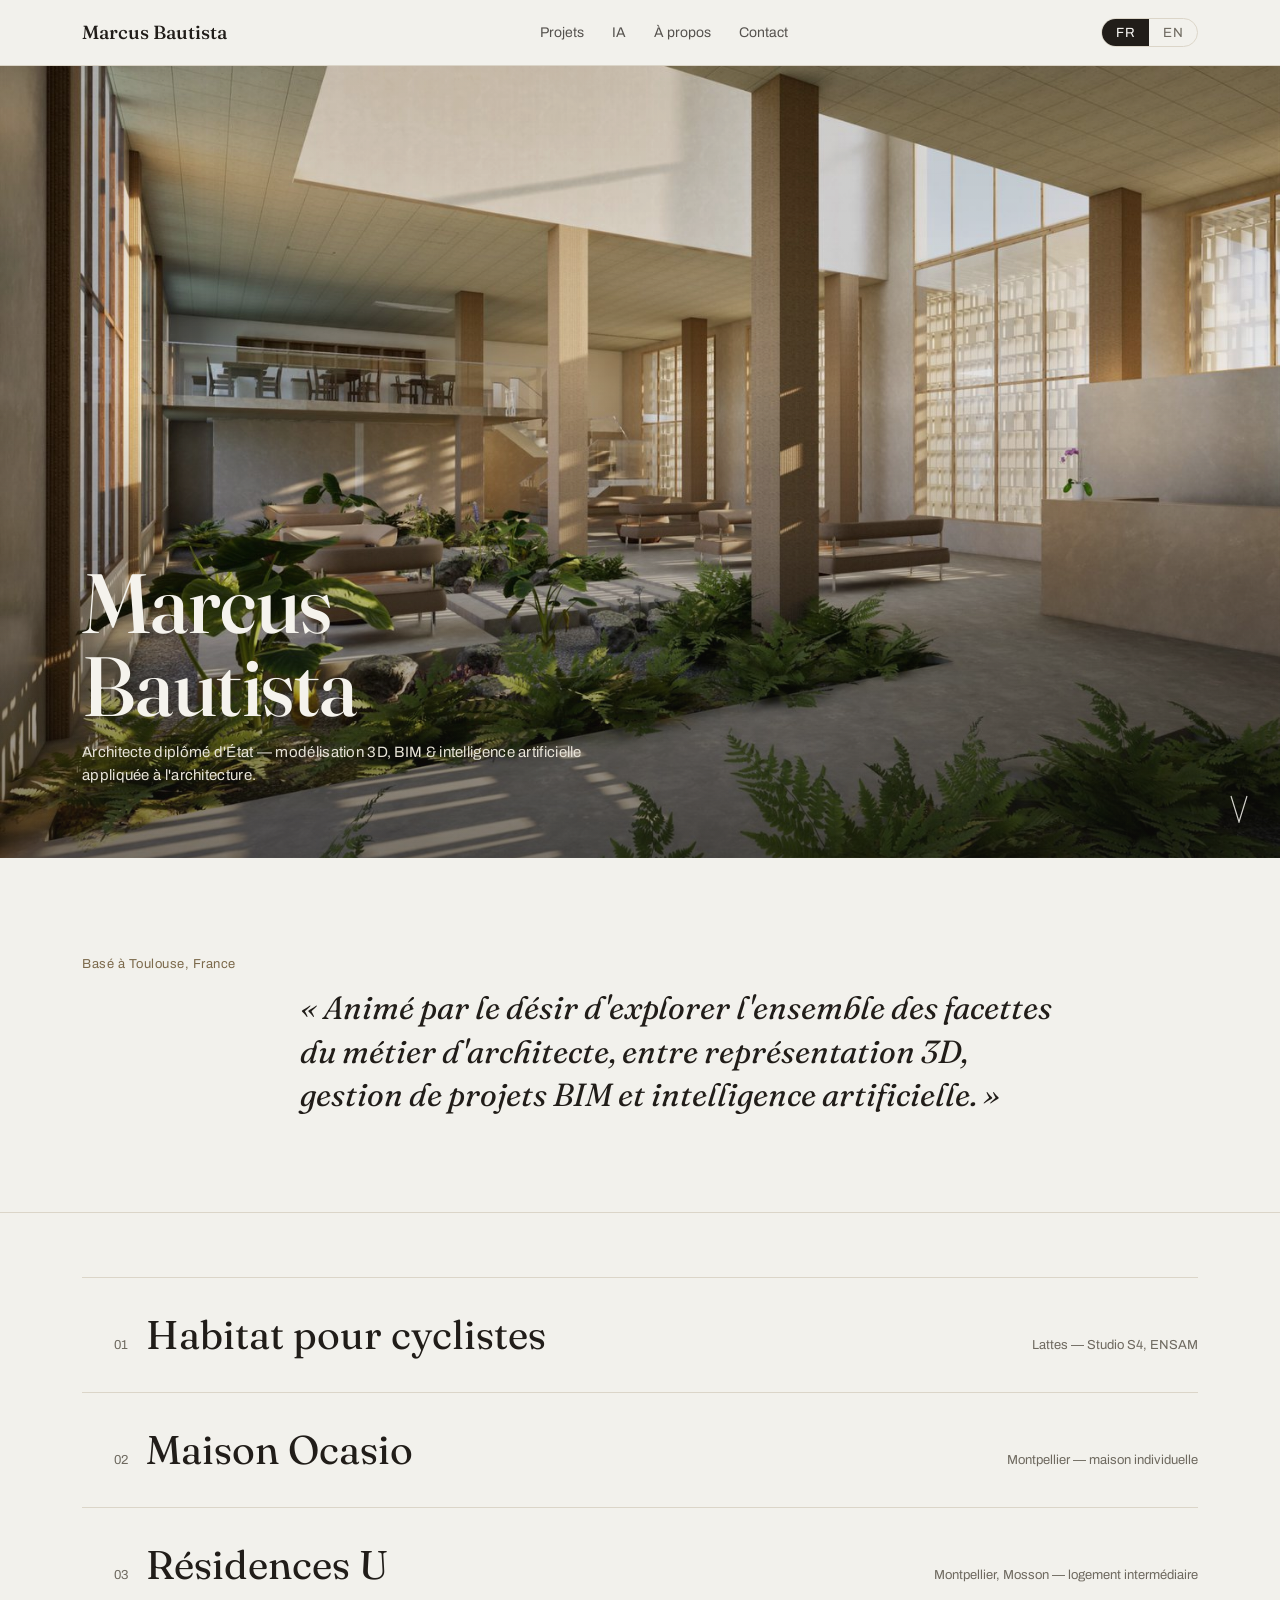
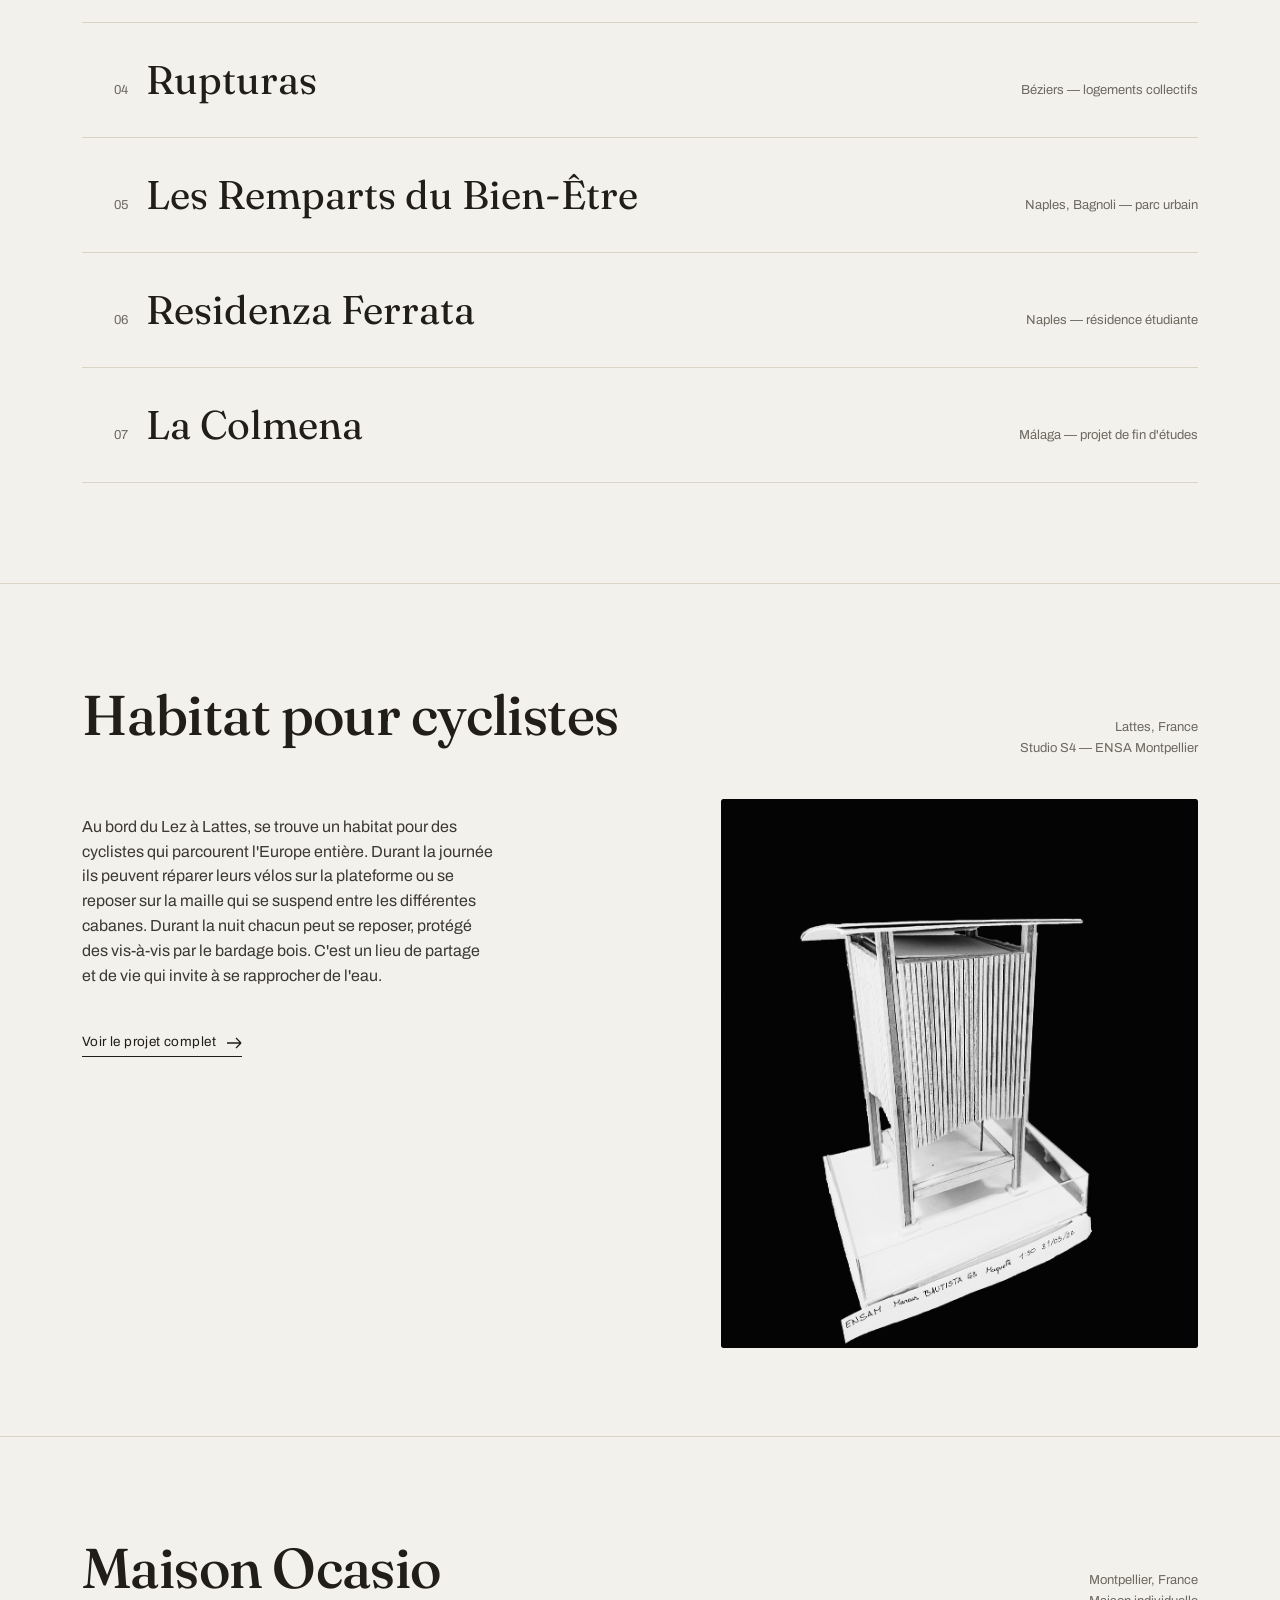
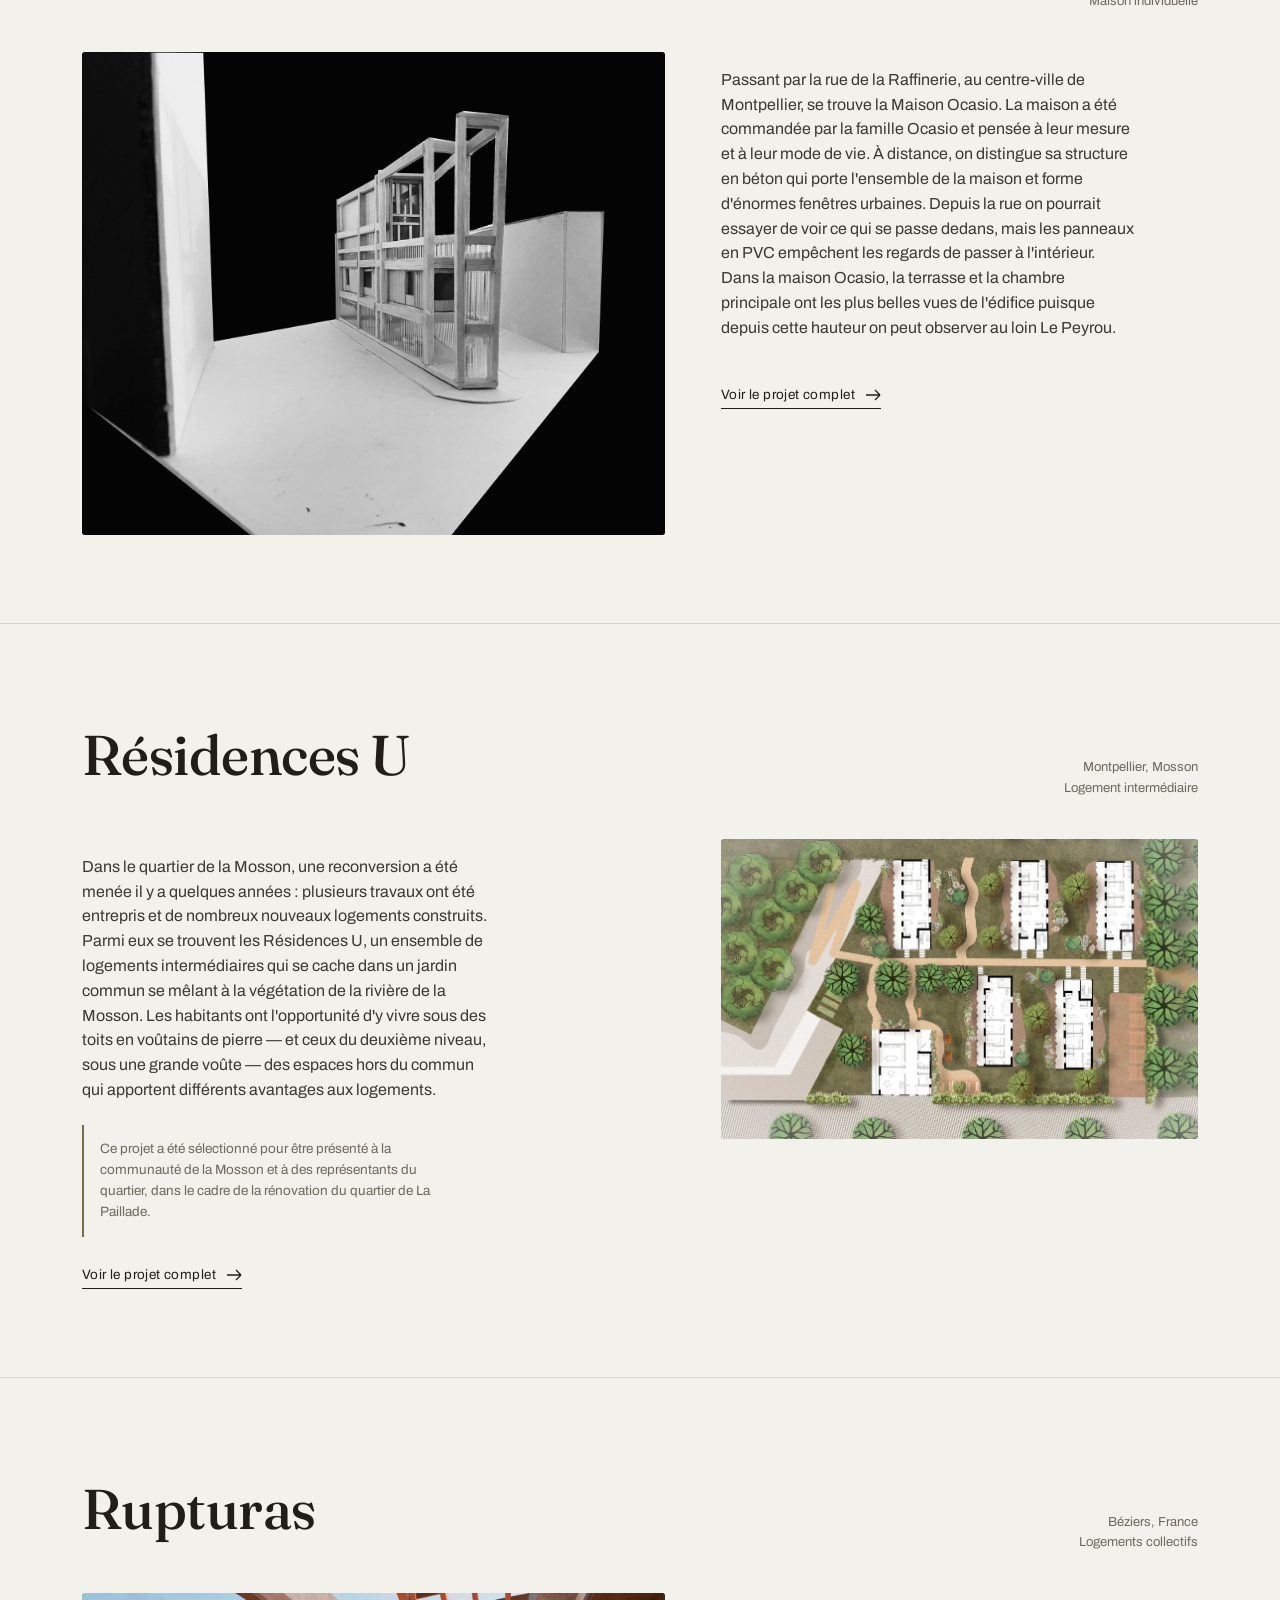
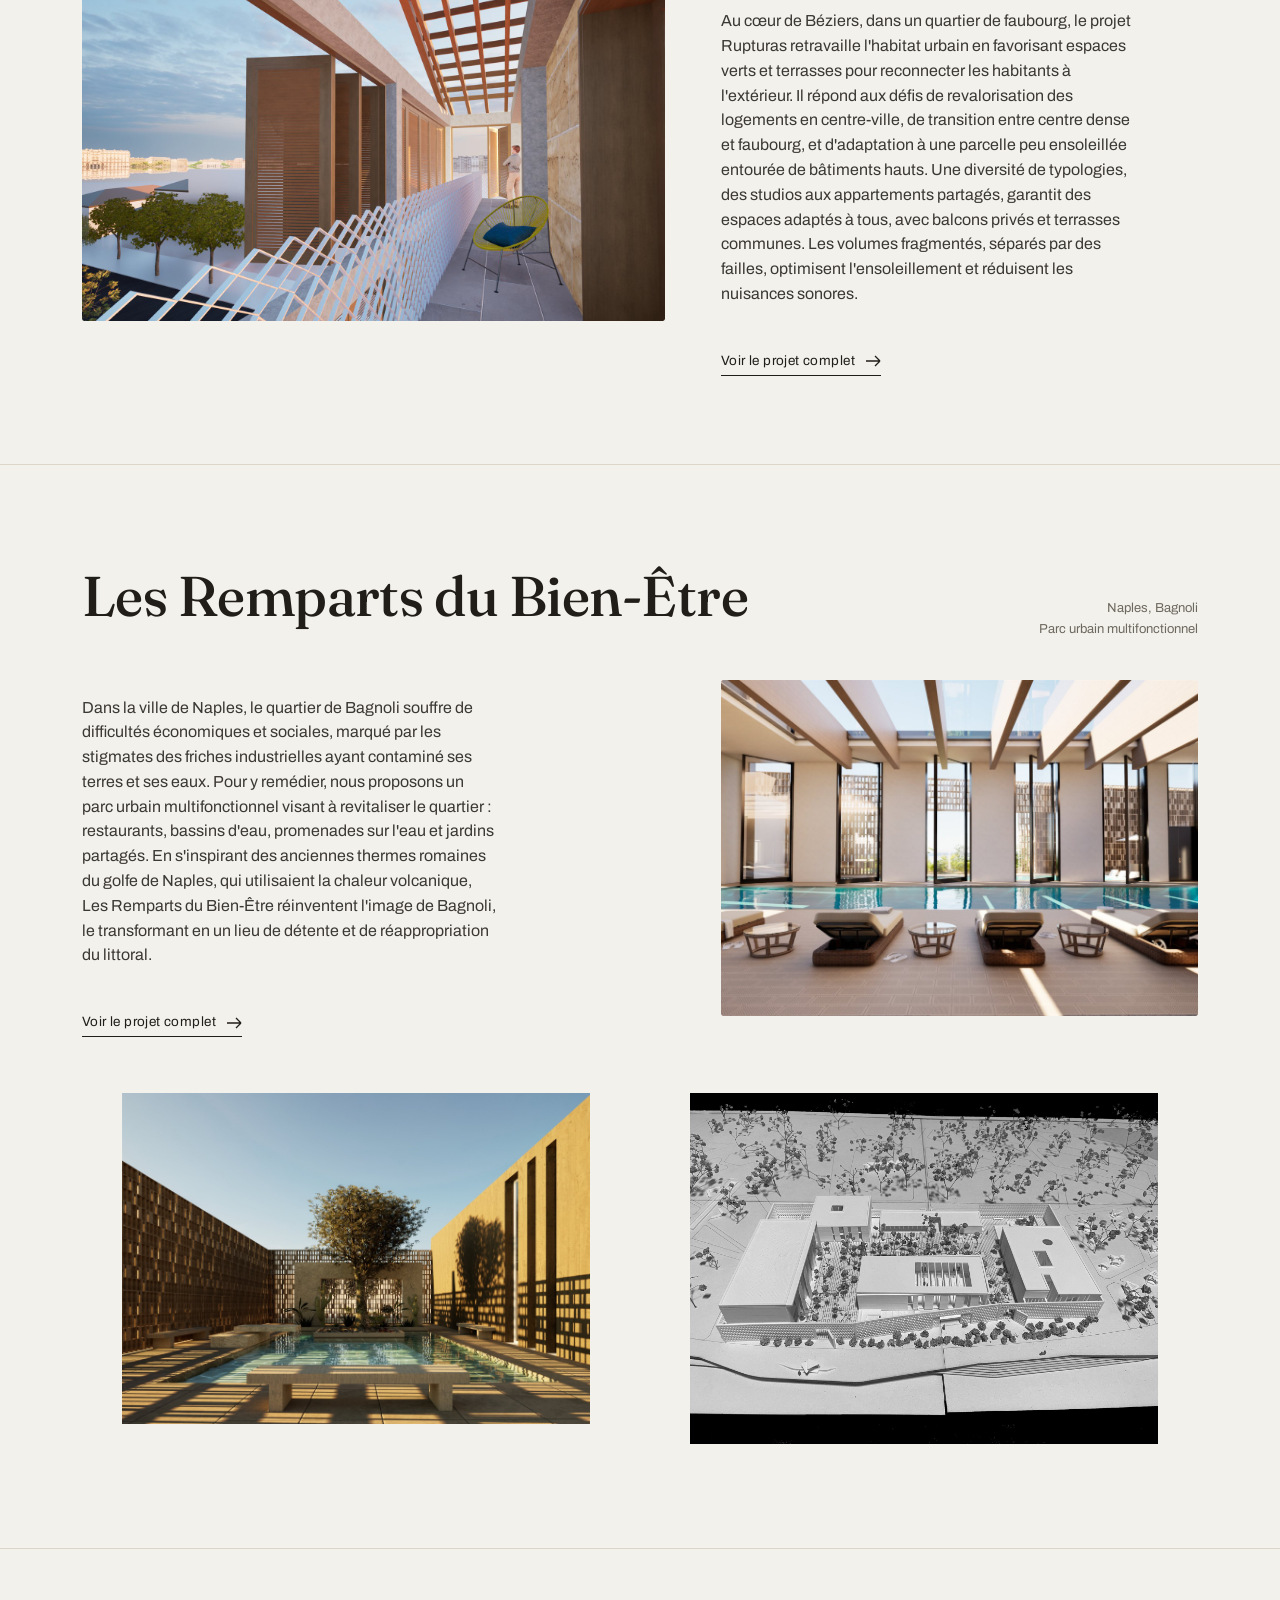
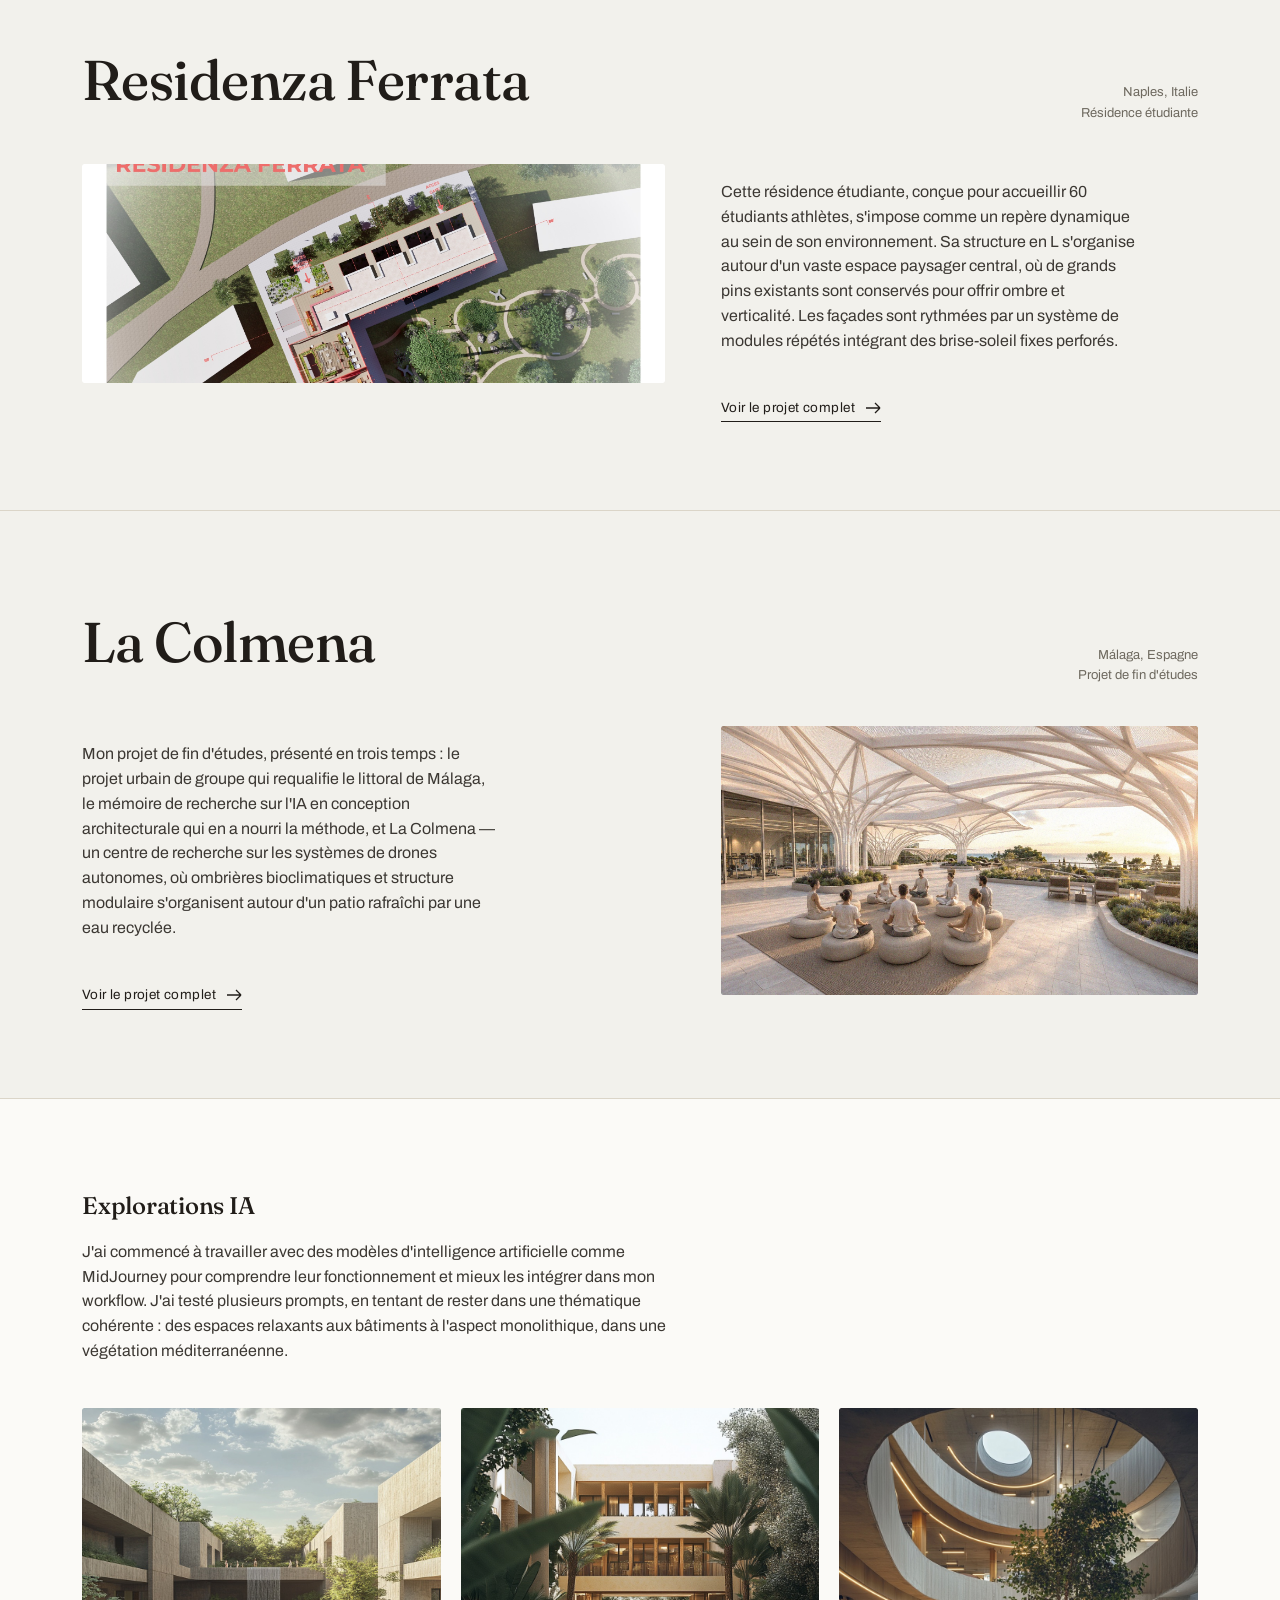
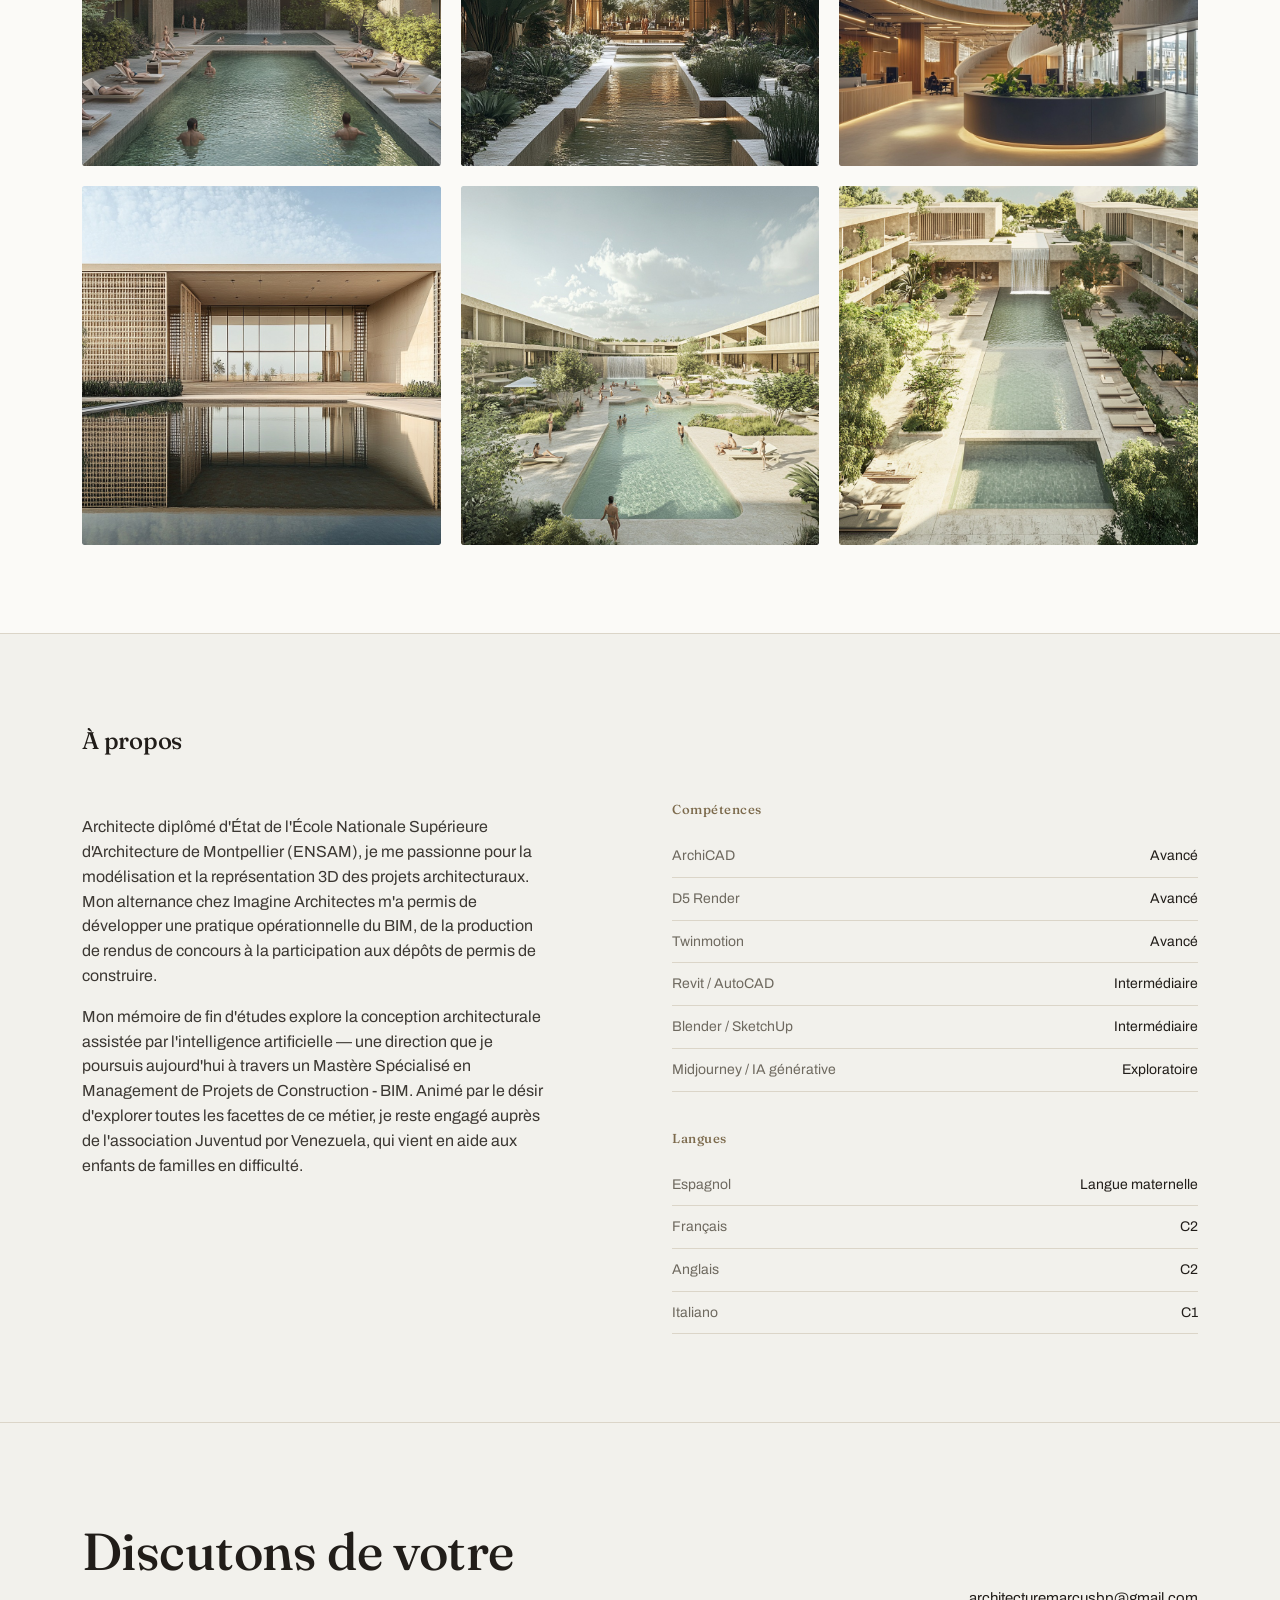
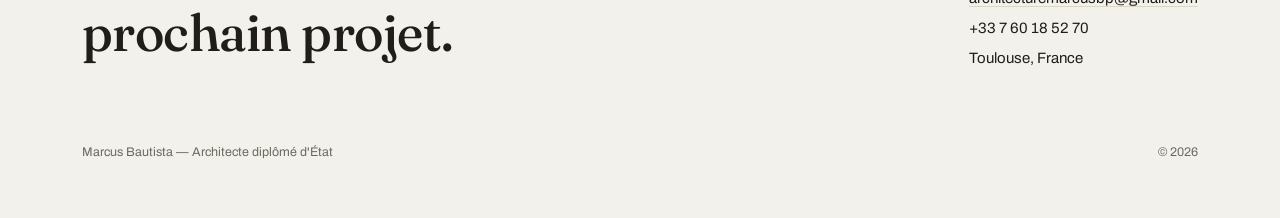
==== index.html @ 6ecd72a9 "Corregir imagenes cortadas en La Colmena: recortes correctos desde las planchas + fuente de la prese" ====
<!DOCTYPE html>
<html lang="fr">
<head>
<meta charset="UTF-8">
<meta name="viewport" content="width=device-width, initial-scale=1.0">
<title>Marcus Bautista — Portfolio d'architecture</title>
<meta name="description" content="Portfolio d'architecture de Marcus Bautista — BIM, modélisation 3D et intelligence artificielle appliquée à l'architecture.">
<link rel="preconnect" href="https://fonts.googleapis.com">
<link rel="preconnect" href="https://fonts.gstatic.com" crossorigin>
<link href="https://fonts.googleapis.com/css2?family=Fraunces:ital,opsz,wght@0,9..144,300;0,9..144,400;0,9..144,500;0,9..144,600;1,9..144,400;1,9..144,500&family=Archivo:wght@400;500;600&display=swap" rel="stylesheet">
<link rel="stylesheet" href="assets/css/style.css">
</head>
<body data-lang="fr">

<header class="site">
  <div class="wrap">
    <a href="#top" class="brand">Marcus Bautista</a>
    <nav class="main">
      <a href="#projets"><span class="fr">Projets</span><span class="en">Work</span></a>
      <a href="#ia"><span class="fr">IA</span><span class="en">AI</span></a>
      <a href="#about"><span class="fr">À propos</span><span class="en">About</span></a>
      <a href="#contact">Contact</a>
    </nav>
    <div class="langswitch">
      <button data-setlang="fr" class="active">FR</button>
      <button data-setlang="en">EN</button>
    </div>
  </div>
</header>

<section class="hero" id="top">
  <img src="assets/site/hero.jpg" alt="Marcus Bautista architecture render">
  <div class="scrim"></div>
  <div class="content">
    <h1>Marcus<br>Bautista</h1>
    <p class="role">
      <span class="fr">Architecte diplômé d'État — modélisation 3D, BIM &amp; intelligence artificielle appliquée à l'architecture.</span>
      <span class="en">Licensed architect — 3D modelling, BIM &amp; AI applied to architecture.</span>
    </p>
  </div>
  <div class="scrolldown">
    <svg width="18" height="28" viewBox="0 0 18 28" fill="none"><path d="M1 1L9 27L17 1" stroke="currentColor" stroke-width="1.2"/></svg>
  </div>
</section>

<section class="intro">
  <div class="wrap row reveal">
    <div class="eyebrow">
      <span class="fr">Basé à Toulouse, France</span>
      <span class="en">Based in Toulouse, France</span>
    </div>
    <p class="lead">
      <span class="fr">« Animé par le désir d'explorer l'ensemble des facettes du métier d'architecte, entre représentation 3D, gestion de projets BIM et intelligence artificielle. »</span>
      <span class="en">“Driven to explore every facet of the architecture profession, between 3D representation, BIM project management and artificial intelligence.”</span>
    </p>
  </div>
</section>

<section class="index" id="projets">
  <div class="wrap">
    <div class="index-list reveal-stagger">

      <a class="index-row" href="proyectos/habitat.html" data-preview="assets/site/habitat.jpg">
        <span class="arrow">
          <svg width="18" height="14" viewBox="0 0 18 14" fill="none"><path d="M1 7H17M17 7L11 1M17 7L11 13" stroke="currentColor" stroke-width="1.3"/></svg>
        </span>
        <span class="num">01</span>
        <span class="name"><span class="fr">Habitat pour cyclistes</span><span class="en">Cyclists' Habitat</span></span>
        <span class="meta">Lattes — <span class="fr">Studio S4, ENSAM</span><span class="en">Studio S4, ENSAM</span></span>
      </a>

      <a class="index-row" href="proyectos/ocasio.html" data-preview="assets/site/ocasio.jpg">
        <span class="arrow">
          <svg width="18" height="14" viewBox="0 0 18 14" fill="none"><path d="M1 7H17M17 7L11 1M17 7L11 13" stroke="currentColor" stroke-width="1.3"/></svg>
        </span>
        <span class="num">02</span>
        <span class="name">Maison Ocasio</span>
        <span class="meta">Montpellier — <span class="fr">maison individuelle</span><span class="en">private house</span></span>
      </a>

      <a class="index-row" href="proyectos/residences.html" data-preview="assets/site/residences.jpg">
        <span class="arrow">
          <svg width="18" height="14" viewBox="0 0 18 14" fill="none"><path d="M1 7H17M17 7L11 1M17 7L11 13" stroke="currentColor" stroke-width="1.3"/></svg>
        </span>
        <span class="num">03</span>
        <span class="name">Résidences U</span>
        <span class="meta">Montpellier, Mosson — <span class="fr">logement intermédiaire</span><span class="en">intermediate housing</span></span>
      </a>

      <a class="index-row" href="proyectos/rupturas.html" data-preview="assets/site/rupturas.jpg">
        <span class="arrow">
          <svg width="18" height="14" viewBox="0 0 18 14" fill="none"><path d="M1 7H17M17 7L11 1M17 7L11 13" stroke="currentColor" stroke-width="1.3"/></svg>
        </span>
        <span class="num">04</span>
        <span class="name">Rupturas</span>
        <span class="meta">Béziers — <span class="fr">logements collectifs</span><span class="en">collective housing</span></span>
      </a>

      <a class="index-row" href="proyectos/remparts.html" data-preview="assets/site/remparts-piscine.jpg">
        <span class="arrow">
          <svg width="18" height="14" viewBox="0 0 18 14" fill="none"><path d="M1 7H17M17 7L11 1M17 7L11 13" stroke="currentColor" stroke-width="1.3"/></svg>
        </span>
        <span class="num">05</span>
        <span class="name"><span class="fr">Les Remparts du Bien-Être</span><span class="en">The Ramparts of Well-Being</span></span>
        <span class="meta">Naples, Bagnoli — <span class="fr">parc urbain</span><span class="en">urban park</span></span>
      </a>

      <a class="index-row" href="proyectos/ferrata.html" data-preview="assets/proyectos/ferrata/ferrata-01.jpg">
        <span class="arrow">
          <svg width="18" height="14" viewBox="0 0 18 14" fill="none"><path d="M1 7H17M17 7L11 1M17 7L11 13" stroke="currentColor" stroke-width="1.3"/></svg>
        </span>
        <span class="num">06</span>
        <span class="name">Residenza Ferrata</span>
        <span class="meta">Naples — <span class="fr">résidence étudiante</span><span class="en">student housing</span></span>
      </a>

      <a class="index-row" href="proyectos/colmena.html" data-preview="assets/proyectos/colmena/colmena-14.jpg">
        <span class="arrow">
          <svg width="18" height="14" viewBox="0 0 18 14" fill="none"><path d="M1 7H17M17 7L11 1M17 7L11 13" stroke="currentColor" stroke-width="1.3"/></svg>
        </span>
        <span class="num">07</span>
        <span class="name">La Colmena</span>
        <span class="meta">Málaga — <span class="fr">projet de fin d'études</span><span class="en">graduation project</span></span>
      </a>

    </div>
  </div>
</section>
<div class="hover-preview" id="hoverPreview"><img id="hoverPreviewImg" src="" alt=""></div>

<!-- 01 Habitat pour cyclistes -->
<section class="project" id="habitat">
  <div class="wrap">
    <div class="head reveal">
      <h2><span class="fr">Habitat pour cyclistes</span><span class="en">Cyclists' Habitat</span></h2>
      <div class="tag">Lattes, France<br><span class="fr">Studio S4 — ENSA Montpellier</span><span class="en">Studio S4 — ENSA Montpellier</span></div>
    </div>
    <div class="project-grid reveal">
      <div class="text">
        <p class="fr">Au bord du Lez à Lattes, se trouve un habitat pour des cyclistes qui parcourent l'Europe entière. Durant la journée ils peuvent réparer leurs vélos sur la plateforme ou se reposer sur la maille qui se suspend entre les différentes cabanes. Durant la nuit chacun peut se reposer, protégé des vis-à-vis par le bardage bois. C'est un lieu de partage et de vie qui invite à se rapprocher de l'eau.</p>
        <p class="en">On the banks of the Lez in Lattes stands a habitat for cyclists travelling across Europe. During the day, they can repair their bikes on the platform or rest on the mesh suspended between the different cabins. At night, everyone can rest out of sight thanks to the wooden cladding. It is a place of sharing and life that invites you to get closer to the water.</p>
        <a class="view-project" href="proyectos/habitat.html">
          <span class="fr">Voir le projet complet</span><span class="en">View full project</span>
          <svg width="16" height="12" viewBox="0 0 16 12" fill="none"><path d="M1 6H15M15 6L10 1M15 6L10 11" stroke="currentColor" stroke-width="1.3"/></svg>
        </a>
      </div>
      <a href="proyectos/habitat.html" aria-label="Habitat pour cyclistes"><figure><img src="assets/site/habitat.jpg" alt="Habitat pour cyclistes — maquette"></figure></a>
    </div>
  </div>
</section>

<!-- 02 Maison Ocasio -->
<section class="project reverse" id="ocasio">
  <div class="wrap">
    <div class="head reveal">
      <h2>Maison Ocasio</h2>
      <div class="tag">Montpellier, France<br><span class="fr">Maison individuelle</span><span class="en">Private house</span></div>
    </div>
    <div class="project-grid reveal">
      <a href="proyectos/ocasio.html" aria-label="Maison Ocasio"><figure><img src="assets/site/ocasio.jpg" alt="Maison Ocasio — maquette"></figure></a>
      <div class="text">
        <p class="fr">Passant par la rue de la Raffinerie, au centre-ville de Montpellier, se trouve la Maison Ocasio. La maison a été commandée par la famille Ocasio et pensée à leur mesure et à leur mode de vie. À distance, on distingue sa structure en béton qui porte l'ensemble de la maison et forme d'énormes fenêtres urbaines. Depuis la rue on pourrait essayer de voir ce qui se passe dedans, mais les panneaux en PVC empêchent les regards de passer à l'intérieur. Dans la maison Ocasio, la terrasse et la chambre principale ont les plus belles vues de l'édifice puisque depuis cette hauteur on peut observer au loin Le Peyrou.</p>
        <p class="en">Passing through Rue de la Raffinerie, in the city centre of Montpellier, you find Maison Ocasio. The house was commissioned by the Ocasio family and designed to suit their lifestyle. From a distance you can see its concrete structure, which supports the entire house and forms enormous urban windows. From the street you might try to see what's going on inside, but PVC panels prevent your eyes from passing through. In Maison Ocasio, the terrace and master bedroom have the building's best views — from this height you can observe Le Peyrou in the distance.</p>
        <a class="view-project" href="proyectos/ocasio.html">
          <span class="fr">Voir le projet complet</span><span class="en">View full project</span>
          <svg width="16" height="12" viewBox="0 0 16 12" fill="none"><path d="M1 6H15M15 6L10 1M15 6L10 11" stroke="currentColor" stroke-width="1.3"/></svg>
        </a>
      </div>
    </div>
  </div>
</section>

<!-- 03 Résidences U -->
<section class="project" id="residences">
  <div class="wrap">
    <div class="head reveal">
      <h2>Résidences U</h2>
      <div class="tag">Montpellier, Mosson<br><span class="fr">Logement intermédiaire</span><span class="en">Intermediate housing</span></div>
    </div>
    <div class="project-grid reveal">
      <div class="text">
        <p class="fr">Dans le quartier de la Mosson, une reconversion a été menée il y a quelques années : plusieurs travaux ont été entrepris et de nombreux nouveaux logements construits. Parmi eux se trouvent les Résidences U, un ensemble de logements intermédiaires qui se cache dans un jardin commun se mêlant à la végétation de la rivière de la Mosson. Les habitants ont l'opportunité d'y vivre sous des toits en voûtains de pierre — et ceux du deuxième niveau, sous une grande voûte — des espaces hors du commun qui apportent différents avantages aux logements.</p>
        <p class="en">In the Mosson district, a reconversion took place a few years ago: several works were carried out and many new housing units built. Among them are the Résidences U, an intermediate housing complex hidden in a common garden that blends with the vegetation of the Mosson river. Residents have the opportunity to live under stone vaulted roofs — those on the second level under a large vault — unusual spaces that bring different advantages to the homes.</p>
        <div class="note">
          <span class="fr">Ce projet a été sélectionné pour être présenté à la communauté de la Mosson et à des représentants du quartier, dans le cadre de la rénovation du quartier de La Paillade.</span>
          <span class="en">This project was selected to be presented to the Mosson community and neighbourhood representatives, as part of the renovation of the La Paillade district.</span>
        </div>
        <a class="view-project" href="proyectos/residences.html">
          <span class="fr">Voir le projet complet</span><span class="en">View full project</span>
          <svg width="16" height="12" viewBox="0 0 16 12" fill="none"><path d="M1 6H15M15 6L10 1M15 6L10 11" stroke="currentColor" stroke-width="1.3"/></svg>
        </a>
      </div>
      <a href="proyectos/residences.html" aria-label="Résidences U"><figure><img src="assets/site/residences.jpg" alt="Résidences U — plan masse"></figure></a>
    </div>
  </div>
</section>

<!-- 04 Rupturas -->
<section class="project reverse" id="rupturas">
  <div class="wrap">
    <div class="head reveal">
      <h2>Rupturas</h2>
      <div class="tag">Béziers, France<br><span class="fr">Logements collectifs</span><span class="en">Collective housing</span></div>
    </div>
    <div class="project-grid reveal">
      <a href="proyectos/rupturas.html" aria-label="Rupturas"><figure><img src="assets/site/rupturas.jpg" alt="Rupturas — vue coursive"></figure></a>
      <div class="text">
        <p class="fr">Au cœur de Béziers, dans un quartier de faubourg, le projet Rupturas retravaille l'habitat urbain en favorisant espaces verts et terrasses pour reconnecter les habitants à l'extérieur. Il répond aux défis de revalorisation des logements en centre-ville, de transition entre centre dense et faubourg, et d'adaptation à une parcelle peu ensoleillée entourée de bâtiments hauts. Une diversité de typologies, des studios aux appartements partagés, garantit des espaces adaptés à tous, avec balcons privés et terrasses communes. Les volumes fragmentés, séparés par des failles, optimisent l'ensoleillement et réduisent les nuisances sonores.</p>
        <p class="en">At the heart of Béziers, in a suburban neighbourhood, the Rupturas project redefines urban living by prioritising green spaces and terraces to reconnect residents with the outdoors. It addresses key challenges: revitalising city-centre housing, creating a transition between the dense urban core and the surrounding suburbs, and adapting to a low-sunlight plot surrounded by tall buildings. A variety of typologies, from studios to shared apartments, ensures spaces tailored to diverse needs, with private balconies and shared terraces. The fragmented volumes, separated by architectural gaps, maximise sunlight exposure and reduce noise.</p>
        <a class="view-project" href="proyectos/rupturas.html">
          <span class="fr">Voir le projet complet</span><span class="en">View full project</span>
          <svg width="16" height="12" viewBox="0 0 16 12" fill="none"><path d="M1 6H15M15 6L10 1M15 6L10 11" stroke="currentColor" stroke-width="1.3"/></svg>
        </a>
      </div>
    </div>
  </div>
</section>

<!-- 05 Les Remparts du Bien-Être -->
<section class="project" id="remparts">
  <div class="wrap">
    <div class="head reveal">
      <h2><span class="fr">Les Remparts du Bien-Être</span><span class="en">The Ramparts of Well-Being</span></h2>
      <div class="tag">Naples, Bagnoli<br><span class="fr">Parc urbain multifonctionnel</span><span class="en">Multifunctional urban park</span></div>
    </div>
    <div class="project-grid reveal">
      <div class="text">
        <p class="fr">Dans la ville de Naples, le quartier de Bagnoli souffre de difficultés économiques et sociales, marqué par les stigmates des friches industrielles ayant contaminé ses terres et ses eaux. Pour y remédier, nous proposons un parc urbain multifonctionnel visant à revitaliser le quartier : restaurants, bassins d'eau, promenades sur l'eau et jardins partagés. En s'inspirant des anciennes thermes romaines du golfe de Naples, qui utilisaient la chaleur volcanique, Les Remparts du Bien-Être réinventent l'image de Bagnoli, le transformant en un lieu de détente et de réappropriation du littoral.</p>
        <p class="en">In the city of Naples, the Bagnoli district faces economic and social challenges, bearing the scars of industrial wastelands that have contaminated its land and waters. To address this, we propose a multifunctional urban park designed to revitalise the area: restaurants, water basins, floating walkways and shared gardens. Inspired by the ancient Roman thermal baths of the Gulf of Naples, which harnessed volcanic heat, The Ramparts of Well-Being reimagine Bagnoli's identity, transforming it into a space for relaxation and reclaiming the coastal landscape.</p>
        <a class="view-project" href="proyectos/remparts.html">
          <span class="fr">Voir le projet complet</span><span class="en">View full project</span>
          <svg width="16" height="12" viewBox="0 0 16 12" fill="none"><path d="M1 6H15M15 6L10 1M15 6L10 11" stroke="currentColor" stroke-width="1.3"/></svg>
        </a>
      </div>
      <a href="proyectos/remparts.html" aria-label="Les Remparts du Bien-Être"><figure><img src="assets/site/remparts-piscine.jpg" alt="Les Remparts du Bien-Être — piscine"></figure></a>
    </div>
    <div class="gallery-2 reveal">
      <a href="proyectos/remparts.html" aria-label="Les Remparts du Bien-Être"><figure><img src="assets/site/remparts-fontaine.jpg" alt="Les Remparts du Bien-Être — fontaine extérieure"></figure></a>
      <a href="proyectos/remparts.html" aria-label="Les Remparts du Bien-Être"><figure><img src="assets/site/remparts-detail.jpg" alt="Les Remparts du Bien-Être — détail technique"></figure></a>
    </div>
  </div>
</section>

<!-- 06 Residenza Ferrata -->
<section class="project reverse" id="ferrata">
  <div class="wrap">
    <div class="head reveal">
      <h2>Residenza Ferrata</h2>
      <div class="tag">Naples, Italie<br><span class="fr">Résidence étudiante</span><span class="en">Student housing</span></div>
    </div>
    <div class="project-grid reveal">
      <a href="proyectos/ferrata.html" aria-label="Residenza Ferrata"><figure><img src="assets/proyectos/ferrata/ferrata-01.jpg" alt="Residenza Ferrata — vue aérienne"></figure></a>
      <div class="text">
        <p class="fr">Cette résidence étudiante, conçue pour accueillir 60 étudiants athlètes, s'impose comme un repère dynamique au sein de son environnement. Sa structure en L s'organise autour d'un vaste espace paysager central, où de grands pins existants sont conservés pour offrir ombre et verticalité. Les façades sont rythmées par un système de modules répétés intégrant des brise-soleil fixes perforés.</p>
        <p class="en">This student residence, designed to house 60 student-athletes, stands out as a dynamic landmark within its surroundings. Its L-shaped structure wraps around a vast central landscaped space, where mature existing pine trees are preserved to provide shade and verticality. The façades are rhythmed by a system of repeated modules integrating fixed perforated sun-breakers.</p>
        <a class="view-project" href="proyectos/ferrata.html">
          <span class="fr">Voir le projet complet</span><span class="en">View full project</span>
          <svg width="16" height="12" viewBox="0 0 16 12" fill="none"><path d="M1 6H15M15 6L10 1M15 6L10 11" stroke="currentColor" stroke-width="1.3"/></svg>
        </a>
      </div>
    </div>
  </div>
</section>

<!-- 07 La Colmena -->
<section class="project" id="colmena">
  <div class="wrap">
    <div class="head reveal">
      <h2>La Colmena</h2>
      <div class="tag">Málaga, Espagne<br><span class="fr">Projet de fin d'études</span><span class="en">Graduation project</span></div>
    </div>
    <div class="project-grid reveal">
      <div class="text">
        <p class="fr">Mon projet de fin d'études, présenté en trois temps : le projet urbain de groupe qui requalifie le littoral de Málaga, le mémoire de recherche sur l'IA en conception architecturale qui en a nourri la méthode, et La Colmena — un centre de recherche sur les systèmes de drones autonomes, où ombrières bioclimatiques et structure modulaire s'organisent autour d'un patio rafraîchi par une eau recyclée.</p>
        <p class="en">My graduation project, presented in three parts: the group urban project requalifying Málaga's coastline, the research dissertation on AI in architectural design that shaped its method, and La Colmena — a research centre for autonomous drone systems, where bioclimatic canopies and a modular structure wrap around a patio cooled by recycled rainwater.</p>
        <a class="view-project" href="proyectos/colmena.html">
          <span class="fr">Voir le projet complet</span><span class="en">View full project</span>
          <svg width="16" height="12" viewBox="0 0 16 12" fill="none"><path d="M1 6H15M15 6L10 1M15 6L10 11" stroke="currentColor" stroke-width="1.3"/></svg>
        </a>
      </div>
      <a href="proyectos/colmena.html" aria-label="La Colmena"><figure><img src="assets/proyectos/colmena/colmena-14.jpg" alt="La Colmena — vue aérienne"></figure></a>
    </div>
  </div>
</section>

<!-- AI section -->
<section class="ai" id="ia">
  <div class="wrap">
    <div class="head reveal">
      <h2><span class="fr">Explorations IA</span><span class="en">AI Explorations</span></h2>
    </div>
    <div class="text reveal">
      <p class="fr">J'ai commencé à travailler avec des modèles d'intelligence artificielle comme MidJourney pour comprendre leur fonctionnement et mieux les intégrer dans mon workflow. J'ai testé plusieurs prompts, en tentant de rester dans une thématique cohérente : des espaces relaxants aux bâtiments à l'aspect monolithique, dans une végétation méditerranéenne.</p>
      <p class="en">I started working with artificial intelligence models like MidJourney to understand how they work and better integrate them into my workflow. I tested several prompts, aiming to stay within a consistent theme: relaxing spaces with monolithic buildings, set within Mediterranean vegetation.</p>
    </div>
    <div class="ai-gallery reveal-stagger">
      <figure><img src="assets/proyectos/ai/ai-01.jpg" alt="Exploration IA — patio piscine"></figure>
      <figure><img src="assets/proyectos/ai/ai-02.jpg" alt="Exploration IA — façade végétalisée"></figure>
      <figure><img src="assets/proyectos/ai/ai-03.jpg" alt="Exploration IA — atrium intérieur"></figure>
      <figure><img src="assets/proyectos/ai/ai-04.jpg" alt="Exploration IA — façade en claustra"></figure>
      <figure><img src="assets/proyectos/ai/ai-05.jpg" alt="Exploration IA — cour intérieure"></figure>
      <figure><img src="assets/proyectos/ai/ai-06.jpg" alt="Exploration IA — bassin et cascade"></figure>
    </div>
  </div>
</section>

<!-- About -->
<section class="about" id="about">
  <div class="wrap">
    <div class="head reveal">
      <h2><span class="fr">À propos</span><span class="en">About</span></h2>
    </div>
    <div class="about-grid reveal" style="margin-top:40px;">
      <div>
        <p class="fr">Architecte diplômé d'État de l'École Nationale Supérieure d'Architecture de Montpellier (ENSAM), je me passionne pour la modélisation et la représentation 3D des projets architecturaux. Mon alternance chez Imagine Architectes m'a permis de développer une pratique opérationnelle du BIM, de la production de rendus de concours à la participation aux dépôts de permis de construire.</p>
        <p class="fr">Mon mémoire de fin d'études explore la conception architecturale assistée par l'intelligence artificielle — une direction que je poursuis aujourd'hui à travers un Mastère Spécialisé en Management de Projets de Construction - BIM. Animé par le désir d'explorer toutes les facettes de ce métier, je reste engagé auprès de l'association Juventud por Venezuela, qui vient en aide aux enfants de familles en difficulté.</p>
        <p class="en">Licensed architect from the École Nationale Supérieure d'Architecture de Montpellier (ENSAM), I'm passionate about 3D modelling and the representation of architectural projects. My year at Imagine Architectes let me develop hands-on BIM practice, from producing competition renders to contributing to building-permit applications.</p>
        <p class="en">My graduation thesis explored AI-assisted architectural design — a direction I'm now pursuing through a specialised Master's in Construction Project Management - BIM. Driven to explore every facet of this profession, I remain involved with Juventud por Venezuela, an association supporting children from families in difficulty.</p>
      </div>
      <div>
        <h3 class="small-head"><span class="fr">Compétences</span><span class="en">Skills</span></h3>
        <ul class="skills-list">
          <li><span>ArchiCAD</span><span class="fr">Avancé</span><span class="en">Advanced</span></li>
          <li><span>D5 Render</span><span class="fr">Avancé</span><span class="en">Advanced</span></li>
          <li><span>Twinmotion</span><span class="fr">Avancé</span><span class="en">Advanced</span></li>
          <li><span>Revit / AutoCAD</span><span class="fr">Intermédiaire</span><span class="en">Intermediate</span></li>
          <li><span>Blender / SketchUp</span><span class="fr">Intermédiaire</span><span class="en">Intermediate</span></li>
          <li><span>Midjourney / IA générative</span><span class="fr">Exploratoire</span><span class="en">Exploratory</span></li>
        </ul>
        <h3 class="small-head" style="margin-top:36px;"><span class="fr">Langues</span><span class="en">Languages</span></h3>
        <ul class="skills-list">
          <li><span><span class="fr">Espagnol</span><span class="en">Spanish</span></span><span class="fr">Langue maternelle</span><span class="en">Native</span></li>
          <li><span>Français</span><span>C2</span></li>
          <li><span><span class="fr">Anglais</span><span class="en">English</span></span><span>C2</span></li>
          <li><span>Italiano</span><span>C1</span></li>
        </ul>
      </div>
    </div>
  </div>
</section>

<footer class="site" id="contact">
  <div class="wrap">
    <div class="row reveal">
      <h2><span class="fr">Discutons de votre prochain projet.</span><span class="en">Let's talk about your next project.</span></h2>
      <div class="contact-block">
        <div><a href="mailto:architecturemarcusbp@gmail.com">architecturemarcusbp@gmail.com</a></div>
        <div>+33 7 60 18 52 70</div>
        <div>Toulouse, France</div>
      </div>
    </div>
    <div class="bottom">
      <span>Marcus Bautista — <span class="fr">Architecte diplômé d'État</span><span class="en">Licensed Architect</span></span>
      <span>© 2026</span>
    </div>
  </div>
</footer>

<script src="assets/js/main.js"></script>
</body>
</html>
---- assets/css/style.css ----
:root{
  --bg:#F2F1EC;
  --ink:#211D19;
  --muted:#6E695F;
  --accent:#7C6A4C;
  --border:#DBD5C8;
  --paper:#FBFAF7;
  --maxw:1180px;
}
*{box-sizing:border-box;}
html{scroll-behavior:smooth;}
body{
  margin:0;
  background:var(--bg);
  color:var(--ink);
  font-family:'Archivo',sans-serif;
  font-size:16px;
  line-height:1.55;
  -webkit-font-smoothing:antialiased;
}
h1,h2,h3,.serif{
  font-family:'Fraunces',serif;
  font-weight:500;
  letter-spacing:-0.01em;
  margin:0;
}
a{color:inherit;}
img{max-width:100%;display:block;}
.wrap{max-width:var(--maxw);margin:0 auto;padding:0 32px;}

/* language toggling */
[data-lang="fr"] .en{display:none;}
[data-lang="en"] .fr{display:none;}

/* motion: respect user preference */
@media (prefers-reduced-motion: reduce){
  *{animation-duration:0.001ms !important;animation-iteration-count:1 !important;transition-duration:0.001ms !important;scroll-behavior:auto !important;}
}

/* scroll reveal */
.reveal{opacity:0;transform:translateY(22px);transition:opacity .7s cubic-bezier(.2,.7,.2,1), transform .7s cubic-bezier(.2,.7,.2,1);}
.reveal.visible{opacity:1;transform:translateY(0);}
.reveal-stagger > *{opacity:0;transform:translateY(18px);transition:opacity .6s cubic-bezier(.2,.7,.2,1), transform .6s cubic-bezier(.2,.7,.2,1);}
.reveal-stagger.visible > *{opacity:1;transform:translateY(0);}
.reveal-stagger.visible > *:nth-child(1){transition-delay:.02s;}
.reveal-stagger.visible > *:nth-child(2){transition-delay:.08s;}
.reveal-stagger.visible > *:nth-child(3){transition-delay:.14s;}
.reveal-stagger.visible > *:nth-child(4){transition-delay:.20s;}
.reveal-stagger.visible > *:nth-child(5){transition-delay:.26s;}
.reveal-stagger.visible > *:nth-child(6){transition-delay:.32s;}
.reveal-stagger.visible > *:nth-child(n+7){transition-delay:.36s;}

/* header */
header.site{
  position:sticky;top:0;z-index:50;
  background:rgba(242,241,236,0.88);
  backdrop-filter:blur(8px);
  border-bottom:1px solid var(--border);
}
header.site .wrap{
  display:flex;align-items:center;justify-content:space-between;
  padding-top:18px;padding-bottom:18px;
}
.brand{font-family:'Fraunces',serif;font-size:19px;font-weight:500;text-decoration:none;}
nav.main{display:flex;gap:28px;align-items:center;}
nav.main a{font-size:14px;text-decoration:none;color:var(--ink);opacity:0.75;transition:opacity .2s;}
nav.main a:hover{opacity:1;}
.langswitch{display:flex;gap:0;border:1px solid var(--border);border-radius:20px;overflow:hidden;font-size:12px;}
.langswitch button{
  border:none;background:transparent;padding:6px 14px;cursor:pointer;
  font-family:'Archivo',sans-serif;color:var(--muted);letter-spacing:0.03em;
  transition:background .25s ease, color .25s ease;
}
.langswitch button.active{background:var(--ink);color:var(--paper);}
body.lightbox-open header.site{backdrop-filter:none;position:static;}
@media (max-width:700px){
  nav.main{display:none;}
}

/* hero */
section.hero{position:relative;height:88vh;min-height:560px;overflow:hidden;}
section.hero img{
  position:absolute;inset:0;width:100%;height:100%;object-fit:cover;
  transform:scale(1.08);
  animation:heroZoom 1.6s cubic-bezier(.2,.7,.2,1) forwards;
}
@keyframes heroZoom{ to{ transform:scale(1); } }
section.hero .scrim{
  position:absolute;inset:0;
  background:linear-gradient(180deg, rgba(20,18,15,0.15) 0%, rgba(20,18,15,0.05) 40%, rgba(20,18,15,0.55) 100%);
}
section.hero .content{
  position:absolute;left:0;right:0;bottom:0;padding:0 32px 56px;
  max-width:var(--maxw);margin:0 auto;color:#F5F3ED;
}
section.hero .content > *{
  opacity:0;transform:translateY(16px);
  animation:heroUp .9s cubic-bezier(.2,.7,.2,1) forwards;
}
section.hero .content h1{animation-delay:.25s;}
section.hero .content p{animation-delay:.45s;}
section.hero .content .breadcrumb{animation-delay:.1s;}
@keyframes heroUp{ to{ opacity:1; transform:translateY(0); } }
section.hero h1{font-size:clamp(38px,7vw,84px);line-height:0.98;color:#F5F3ED;}
section.hero .role{
  font-size:15px;letter-spacing:0.02em;color:#E7E3D8;margin-top:14px;
  max-width:520px;
}
.scrolldown{
  position:absolute;right:32px;bottom:28px;color:#F5F3ED;opacity:0.85;
  animation:bob 2.2s ease-in-out infinite;
}
@keyframes bob{ 0%,100%{transform:translateY(0);} 50%{transform:translateY(6px);} }

/* subpage hero (shorter) */
section.hero.sub{height:64vh;min-height:420px;}
section.hero .breadcrumb{
  font-size:13px;letter-spacing:.03em;margin-bottom:14px;
}
section.hero .breadcrumb a{text-decoration:none;border-bottom:1px solid rgba(245,243,237,.5);padding-bottom:1px;}
section.hero .breadcrumb a:hover{border-bottom-color:rgba(245,243,237,1);}
section.hero .tag-row{
  display:flex;gap:18px;flex-wrap:wrap;margin-top:16px;font-size:13.5px;color:#E7E3D8;
}

/* intro strip */
section.intro{padding:96px 0 64px;}
section.intro .row{display:flex;gap:64px;align-items:flex-start;}
section.intro .eyebrow{font-size:13px;color:var(--accent);letter-spacing:0.04em;margin-bottom:18px;}
section.intro p.lead{
  font-family:'Fraunces',serif;font-size:clamp(22px,3vw,32px);font-weight:400;
  line-height:1.35;max-width:760px;font-style:italic;
}
@media (max-width:800px){
  section.intro .row{flex-direction:column;gap:24px;}
}

/* projects index */
section.index{padding:40px 0 100px;border-top:1px solid var(--border);}
.index-list{border-top:1px solid var(--border);margin-top:24px;}
.index-row{
  display:flex;align-items:baseline;justify-content:space-between;
  padding:26px 0;border-bottom:1px solid var(--border);
  text-decoration:none;color:var(--ink);position:relative;cursor:pointer;
}
.index-row .num{font-size:13px;color:var(--muted);width:32px;flex:none;}
.index-row .name{
  font-family:'Fraunces',serif;font-size:clamp(24px,4vw,40px);font-weight:400;
  flex:1;transition:transform .35s cubic-bezier(.2,.8,.2,1);
}
.index-row .arrow{
  opacity:0;transform:translateX(-6px);
  transition:opacity .3s ease, transform .3s ease;
  margin-right:14px;color:var(--accent);
}
.index-row:hover .name{transform:translateX(10px);}
.index-row:hover .arrow{opacity:1;transform:translateX(0);}
.index-row .meta{font-size:13px;color:var(--muted);text-align:right;flex:none;padding-left:20px;}
.hover-preview{
  position:fixed;pointer-events:none;width:280px;height:190px;
  border-radius:2px;overflow:hidden;opacity:0;transform:scale(0.96);
  transition:opacity .2s ease, transform .2s ease;z-index:60;
  box-shadow:0 20px 40px rgba(20,18,15,0.25);
}
.hover-preview img{width:100%;height:100%;object-fit:cover;}
.hover-preview.visible{opacity:1;transform:scale(1);}
@media (max-width:800px){
  .hover-preview{display:none;}
  .index-row .meta{display:none;}
}

/* project sections (on-page teaser, index) */
section.project{padding:88px 0;border-top:1px solid var(--border);}
section.project .head{
  display:flex;justify-content:space-between;align-items:flex-end;gap:24px;
  margin-bottom:40px;flex-wrap:wrap;
}
section.project h2{font-size:clamp(32px,5vw,56px);}
section.project .tag{font-size:13px;color:var(--muted);text-align:right;line-height:1.6;}
.project-grid{display:grid;grid-template-columns:1.1fr 0.9fr;gap:56px;align-items:start;}
.project-grid .text p{max-width:46ch;color:#3C3833;}
.project-grid .text .note{
  margin-top:22px;padding:14px 16px;border-left:2px solid var(--accent);
  font-size:13.5px;color:var(--muted);max-width:46ch;
}
.project-grid figure{margin:0;overflow:hidden;border-radius:2px;}
.project-grid figure img{border-radius:2px;transition:transform .6s cubic-bezier(.2,.7,.2,1);}
.project-grid figure:hover img{transform:scale(1.045);}
figure.full{margin:40px 0 0;}
figure.full img{width:100%;border-radius:2px;}
.gallery-2{display:grid;grid-template-columns:1fr 1fr;gap:20px;margin-top:40px;}
@media (max-width:900px){
  .project-grid{grid-template-columns:1fr;}
  .gallery-2{grid-template-columns:1fr;}
}
.view-project{
  display:inline-flex;align-items:center;gap:10px;margin-top:28px;
  font-size:13.5px;letter-spacing:.03em;text-decoration:none;color:var(--ink);
  border-bottom:1px solid var(--ink);padding-bottom:3px;
  transition:gap .25s ease, opacity .25s ease;
}
.view-project:hover{gap:16px;}
.view-project svg{transition:transform .25s ease;}
.view-project:hover svg{transform:translateX(3px);}

/* AI section */
section.ai{padding:88px 0;border-top:1px solid var(--border);background:var(--paper);}
section.ai .text p{max-width:70ch;color:#3C3833;}
.ai-gallery{display:grid;grid-template-columns:repeat(3,1fr);gap:20px;margin-top:44px;}
.ai-gallery figure{margin:0;cursor:zoom-in;border-radius:2px;overflow:hidden;aspect-ratio:1/1;}
.ai-gallery img{border-radius:2px;aspect-ratio:1/1;object-fit:cover;width:100%;height:100%;transition:transform .6s cubic-bezier(.2,.7,.2,1);}
.ai-gallery figure:hover img{transform:scale(1.06);}
@media (max-width:800px){
  .ai-gallery{grid-template-columns:1fr 1fr;}
}

/* about */
section.about{padding:88px 0;border-top:1px solid var(--border);}
.about-grid{display:grid;grid-template-columns:1fr 1fr;gap:64px;}
.about-grid p{max-width:52ch;color:#3C3833;}
.skills-list{list-style:none;margin:0;padding:0;font-size:14px;}
.skills-list li{
  display:flex;justify-content:space-between;padding:10px 0;border-bottom:1px solid var(--border);
}
.skills-list li span:first-child{color:var(--muted);}
h3.small-head{font-size:13px;letter-spacing:0.04em;color:var(--accent);margin-bottom:16px;text-transform:none;}
@media (max-width:800px){
  .about-grid{grid-template-columns:1fr;gap:32px;}
}

/* contact / footer */
footer.site{padding:88px 0 56px;border-top:1px solid var(--border);}
footer.site .row{display:flex;justify-content:space-between;align-items:flex-end;flex-wrap:wrap;gap:32px;}
footer.site h2{font-size:clamp(30px,5vw,52px);max-width:600px;}
footer.site .contact-block{font-size:15px;line-height:2;}
footer.site .contact-block a{text-decoration:none;border-bottom:1px solid var(--border);}
footer.site .bottom{margin-top:70px;display:flex;justify-content:space-between;font-size:12.5px;color:var(--muted);flex-wrap:wrap;gap:10px;}

/* ============ project subpages ============ */
section.project-body{padding:80px 0;}
.project-lead{display:grid;grid-template-columns:1.1fr 0.9fr;gap:64px;align-items:start;padding-bottom:64px;border-bottom:1px solid var(--border);}
.project-lead .text p{max-width:52ch;color:#3C3833;}
.project-lead .text .note{
  margin-top:22px;padding:14px 16px;border-left:2px solid var(--accent);
  font-size:13.5px;color:var(--muted);max-width:52ch;
}
.project-lead .facts{font-size:13.5px;color:var(--muted);line-height:2;}
.project-lead .facts strong{display:block;color:var(--ink);font-family:'Fraunces',serif;font-size:15px;font-weight:500;margin-bottom:2px;}
@media (max-width:900px){
  .project-lead{grid-template-columns:1fr;gap:28px;}
}

.gallery-head{padding:64px 0 8px;display:flex;justify-content:space-between;align-items:baseline;flex-wrap:wrap;gap:12px;}
.gallery-head h2{font-size:clamp(22px,3vw,30px);}
.gallery-head .count{font-size:13px;color:var(--muted);}

.gallery-grid{
  column-count:2;column-gap:20px;padding:24px 0 0;
}
.gallery-grid figure{
  break-inside:avoid;margin:0 0 20px;border-radius:2px;overflow:hidden;cursor:zoom-in;
  background:var(--paper);border:1px solid var(--border);
}
.gallery-grid img{width:100%;display:block;transition:transform .5s cubic-bezier(.2,.7,.2,1), opacity .5s ease;}
.gallery-grid figure:hover img{transform:scale(1.03);}
@media (max-width:800px){
  .gallery-grid{column-count:1;}
}

/* lightbox */
.lightbox{
  position:fixed;inset:0;background:rgba(18,16,14,0.94);z-index:200;
  display:flex;align-items:center;justify-content:center;
  opacity:0;pointer-events:none;transition:opacity .25s ease;
  padding:5vh 5vw;
}
.lightbox.open{opacity:1;pointer-events:auto;}
.lightbox img{
  max-width:100%;max-height:88vh;margin:auto;border-radius:2px;
  box-shadow:0 30px 80px rgba(0,0,0,0.5);
  transform:scale(.97);transition:transform .25s ease;
}
.lightbox.open img{transform:scale(1);}
.lightbox .lb-close, .lightbox .lb-prev, .lightbox .lb-next{
  position:absolute;background:none;border:none;color:#F5F3ED;cursor:pointer;
  opacity:.75;transition:opacity .2s ease;padding:14px;
}
.lightbox .lb-close:hover, .lightbox .lb-prev:hover, .lightbox .lb-next:hover{opacity:1;}
.lightbox .lb-close{top:10px;right:14px;}
.lightbox .lb-prev{left:6px;top:50%;transform:translateY(-50%);}
.lightbox .lb-next{right:6px;top:50%;transform:translateY(-50%);}
.lightbox .lb-count{position:absolute;bottom:18px;left:0;right:0;text-align:center;color:#E7E3D8;font-size:12.5px;letter-spacing:.04em;}

/* multi-part project pages (urban + memoire + architecture) */
.part-divider{
  padding:96px 0 32px;border-top:1px solid var(--border);margin-top:24px;
  display:flex;align-items:baseline;gap:20px;flex-wrap:wrap;
}
.part-divider .part-num{
  font-family:'Fraunces',serif;font-size:clamp(40px,7vw,72px);color:var(--accent);
  line-height:1;font-weight:400;
}
.part-divider .part-title h2{font-size:clamp(24px,4vw,38px);}
.part-divider .part-title .sub{font-size:13.5px;color:var(--muted);margin-top:6px;}
.part-credit{
  font-size:12.5px;color:var(--muted);margin:-10px 0 40px;padding-bottom:24px;
  border-bottom:1px solid var(--border);
}
.memoire-card{
  display:grid;grid-template-columns:0.7fr 1.3fr;gap:56px;align-items:center;
  padding:8px 0 24px;
}
.memoire-card figure{margin:0;}
.memoire-card figure img{border-radius:2px;box-shadow:0 30px 60px rgba(20,18,15,0.18);}
.memoire-card .text p{color:#3C3833;max-width:56ch;}
.memoire-card .thesis-title{font-family:'Fraunces',serif;font-size:clamp(20px,3vw,28px);margin-bottom:14px;font-style:italic;}
.axes-list{list-style:none;margin:22px 0 0;padding:0;display:grid;gap:10px;}
.axes-list li{font-size:13.5px;color:var(--muted);padding-left:18px;position:relative;}
.axes-list li::before{content:"—";position:absolute;left:0;color:var(--accent);}
@media (max-width:800px){
  .memoire-card{grid-template-columns:1fr;gap:28px;}
}

.video-wrap{
  position:relative;width:100%;border-radius:2px;overflow:hidden;
  background:#000;margin:8px 0 0;box-shadow:0 30px 60px rgba(20,18,15,0.18);
}
.video-wrap video{width:100%;display:block;max-height:80vh;}

/* project prev/next nav */
.project-nav{
  border-top:1px solid var(--border);display:grid;grid-template-columns:1fr 1fr;
}
.project-nav a{
  display:block;padding:48px 32px;text-decoration:none;color:var(--ink);
  transition:background .25s ease;
}
.project-nav a:hover{background:var(--paper);}
.project-nav a.next{text-align:right;border-left:1px solid var(--border);}
.project-nav .eyebrow{font-size:12px;color:var(--muted);letter-spacing:.04em;margin-bottom:8px;}
.project-nav .name{font-family:'Fraunces',serif;font-size:clamp(22px,3.4vw,32px);}
@media (max-width:700px){
  .project-nav{grid-template-columns:1fr;}
  .project-nav a.next{border-left:none;border-top:1px solid var(--border);}
}
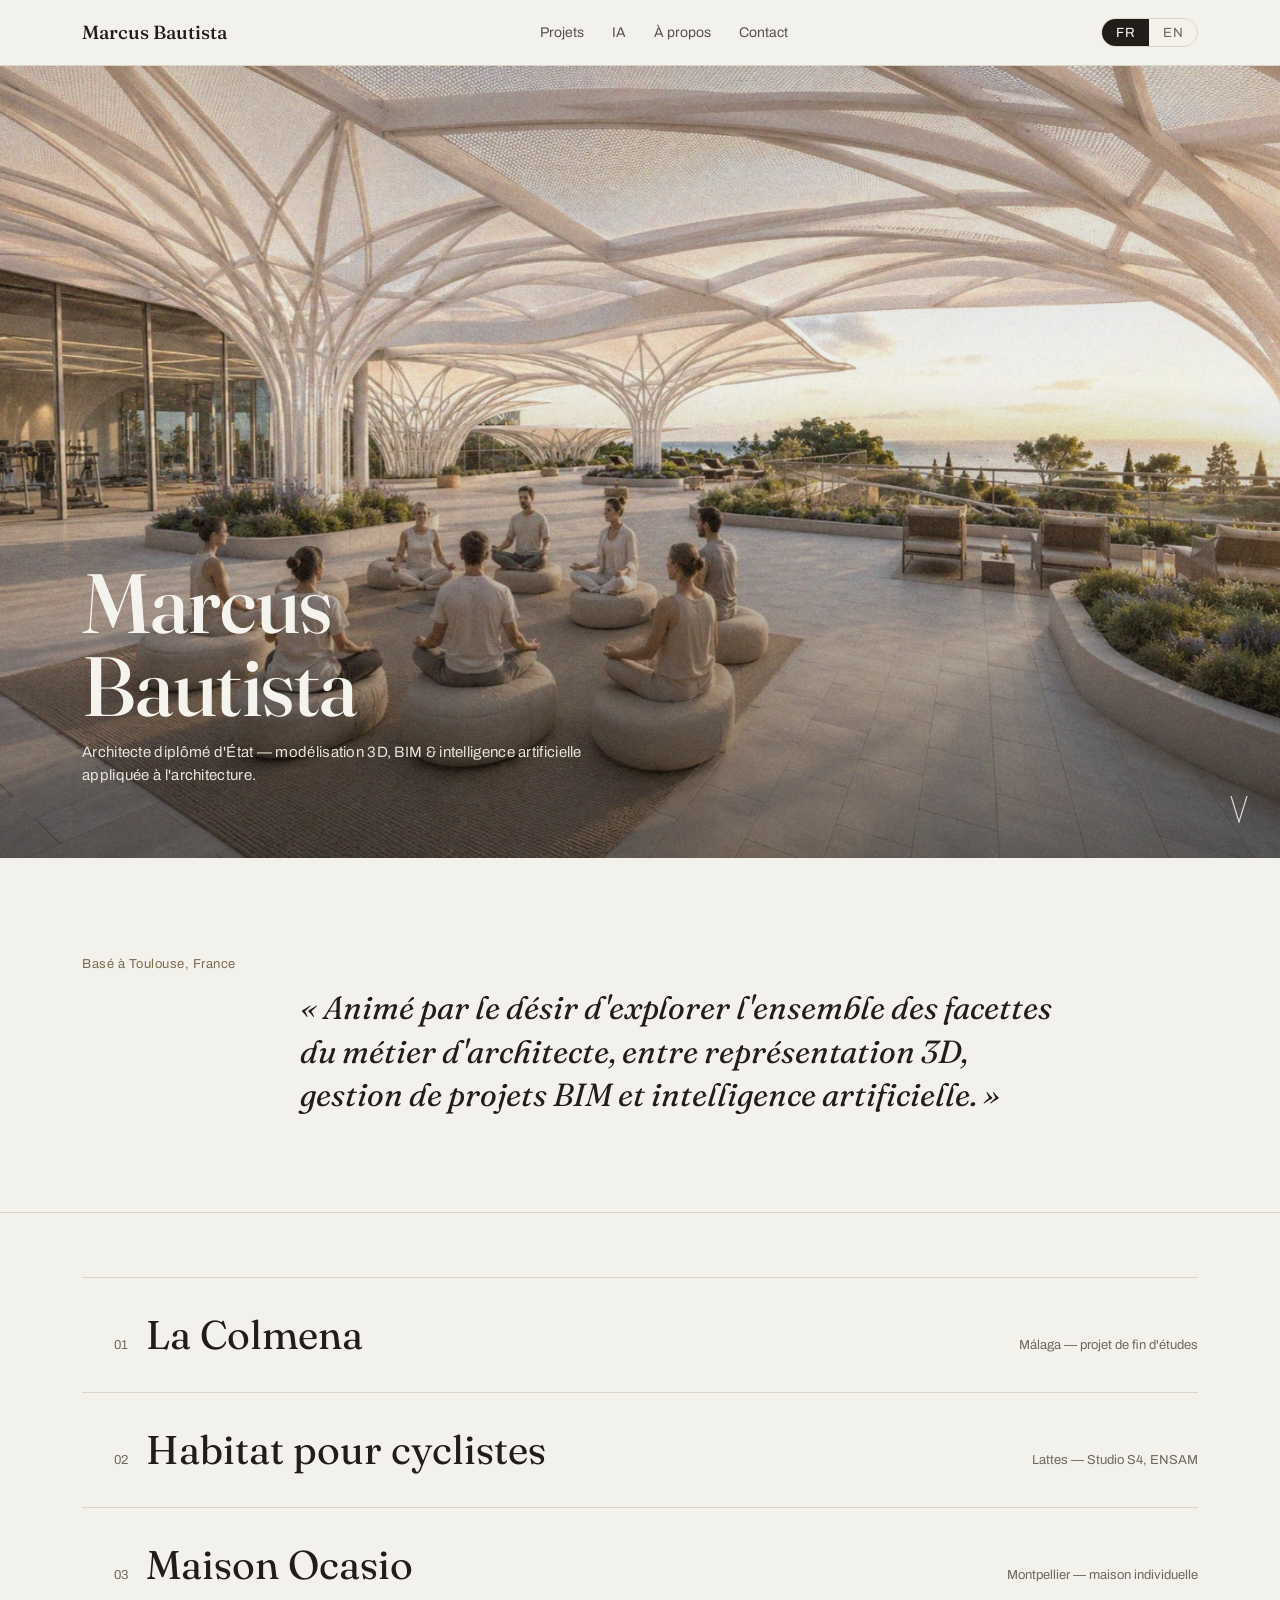
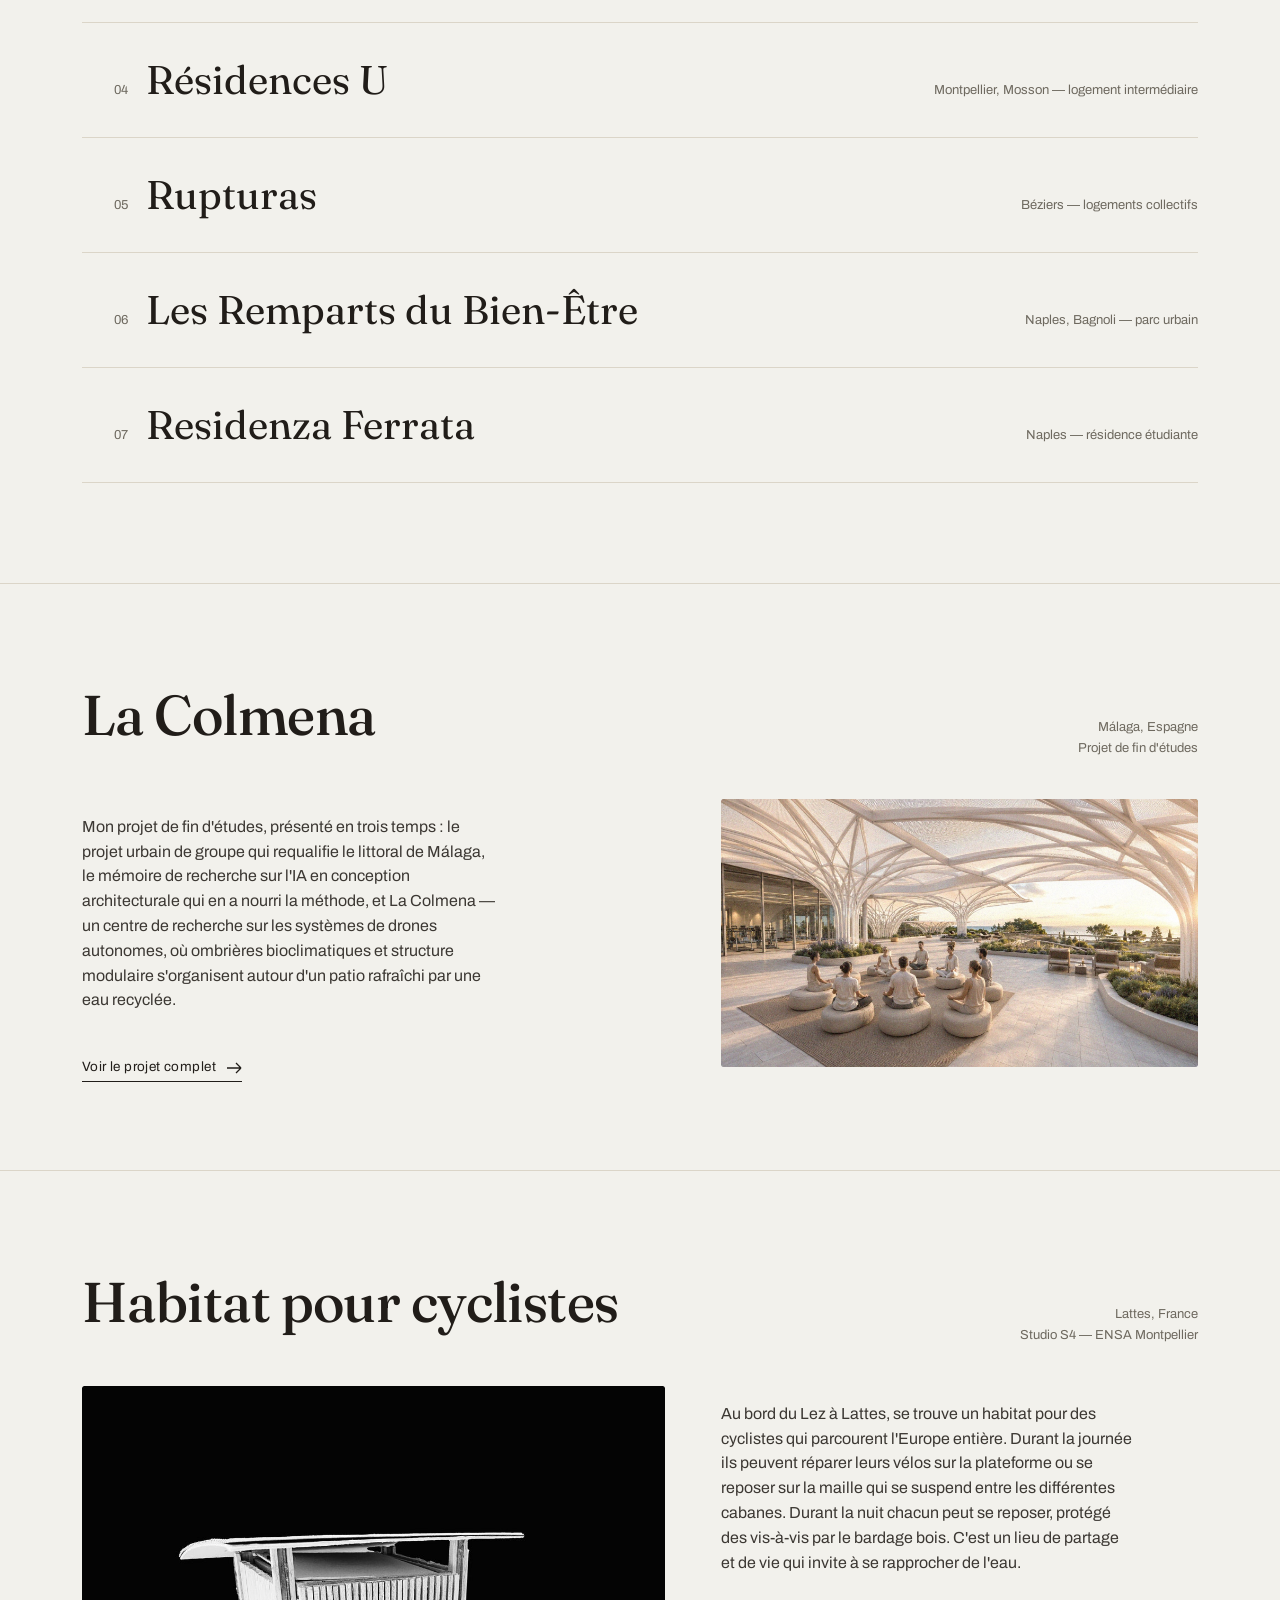
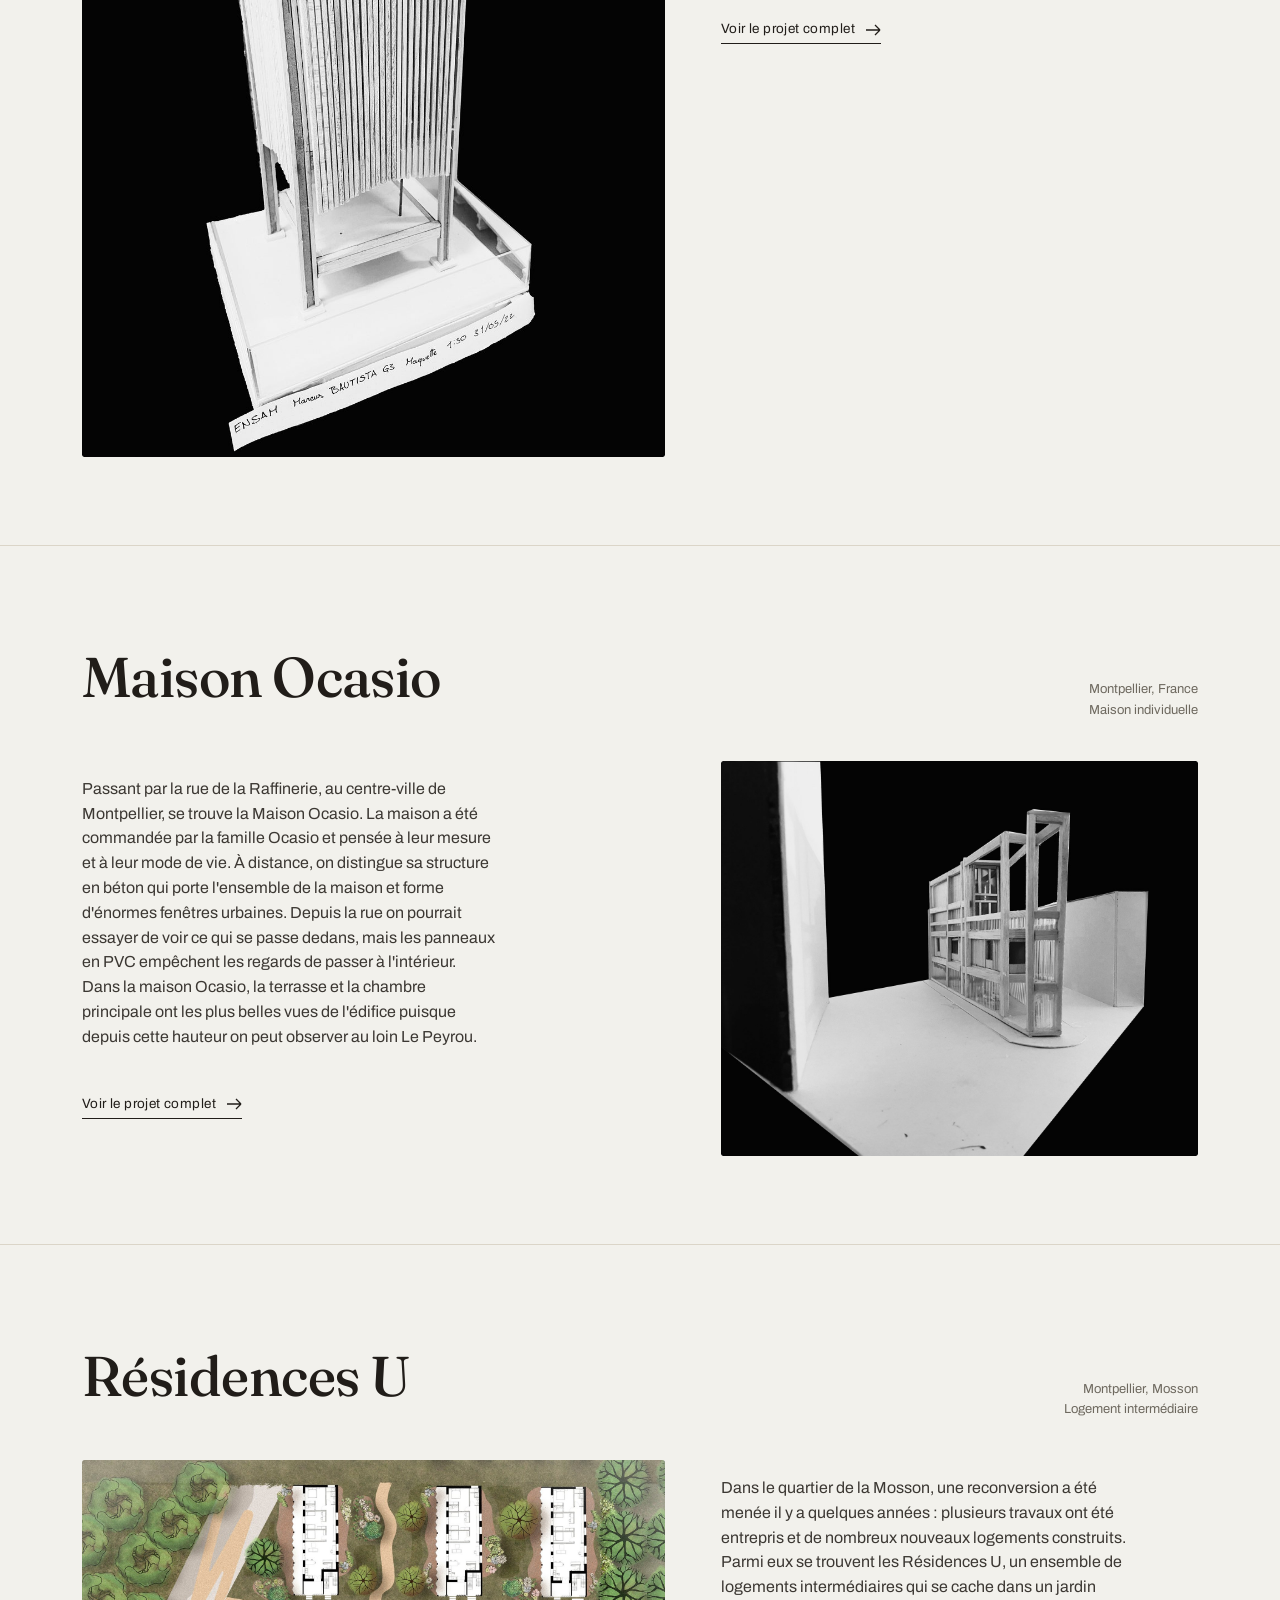
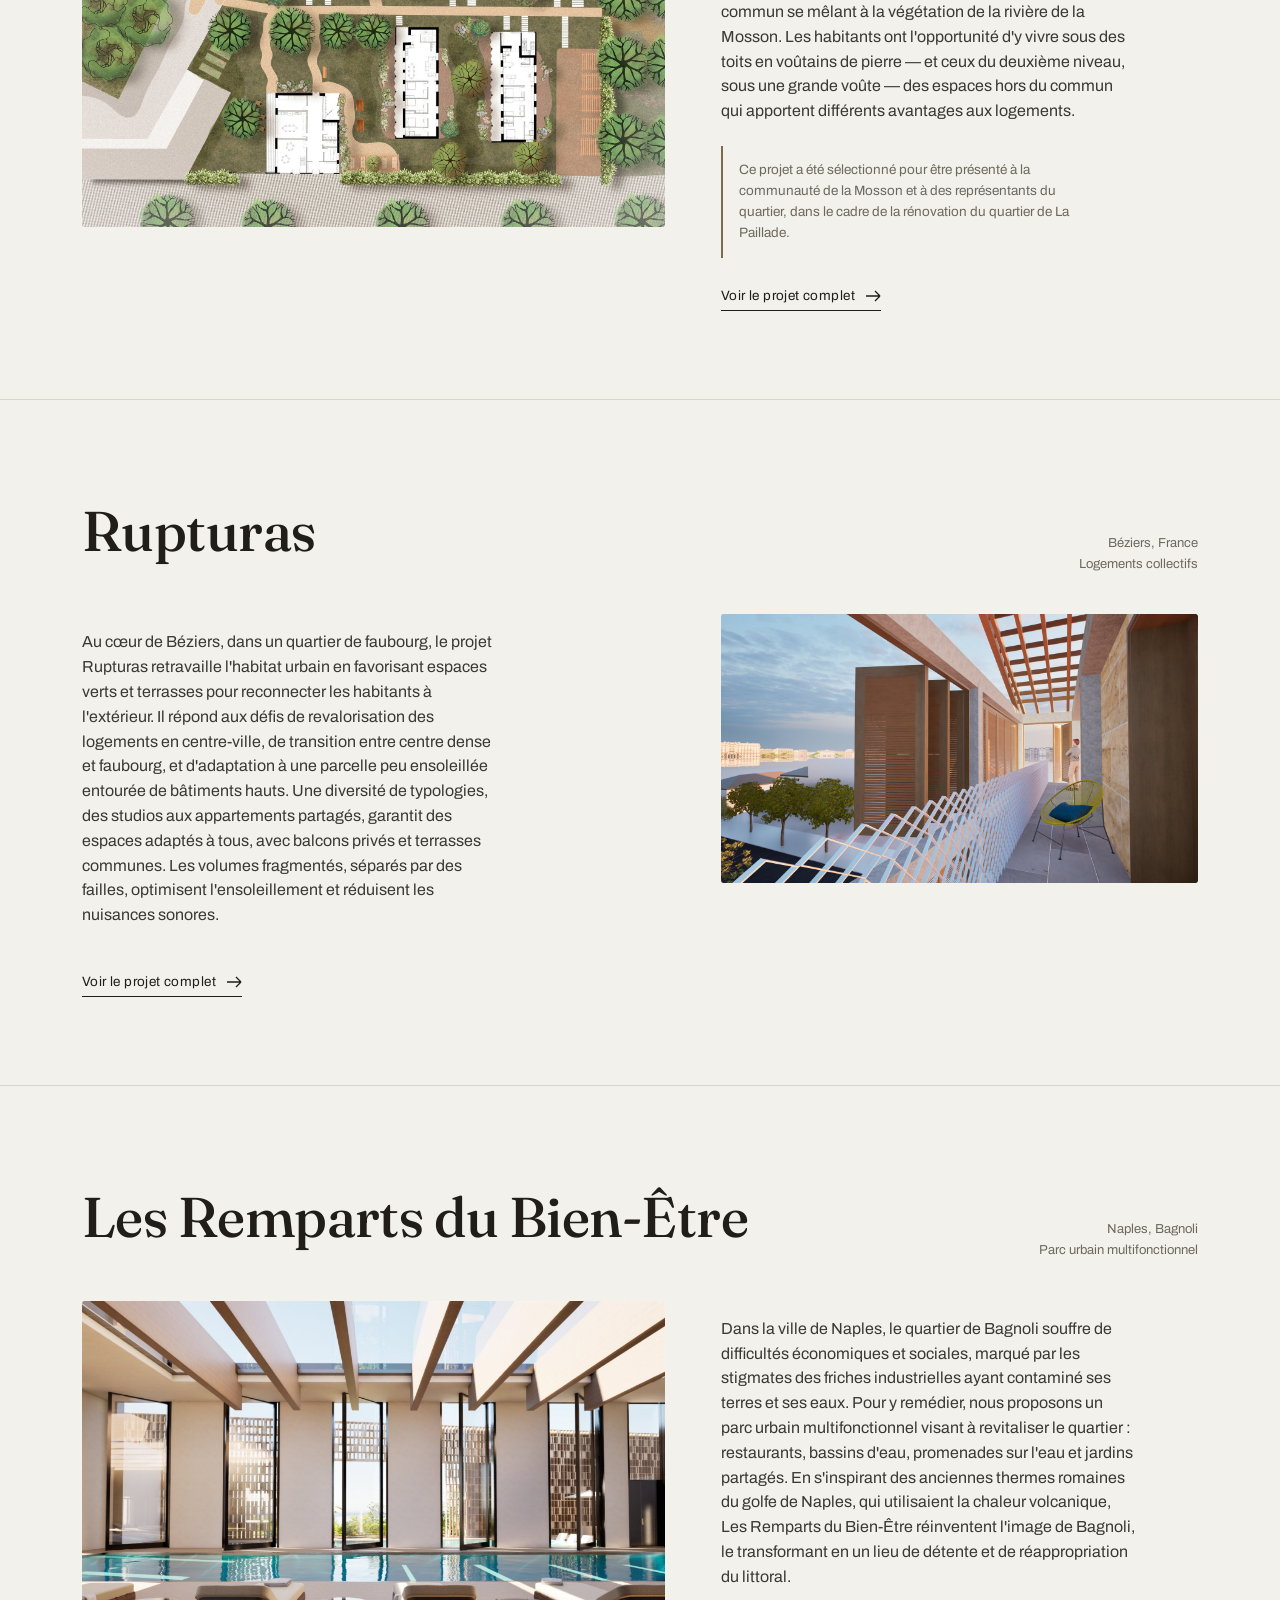
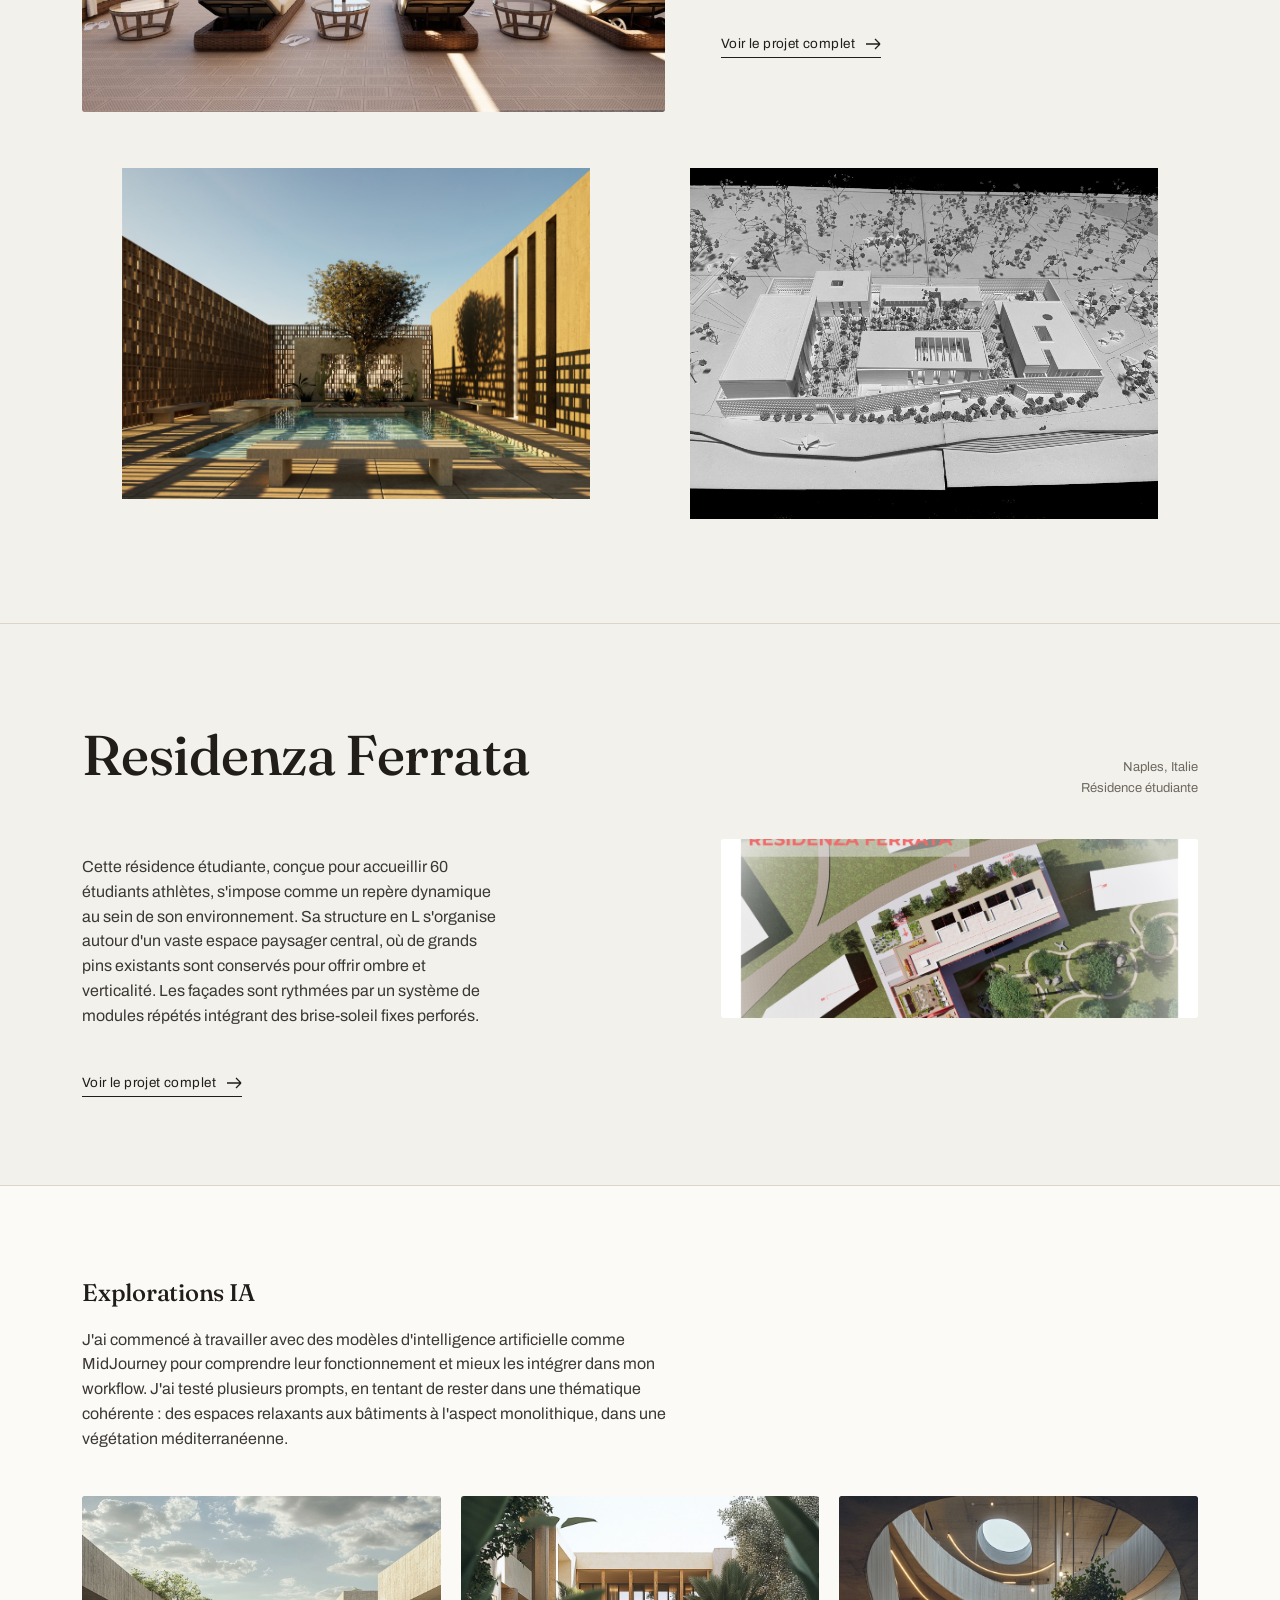
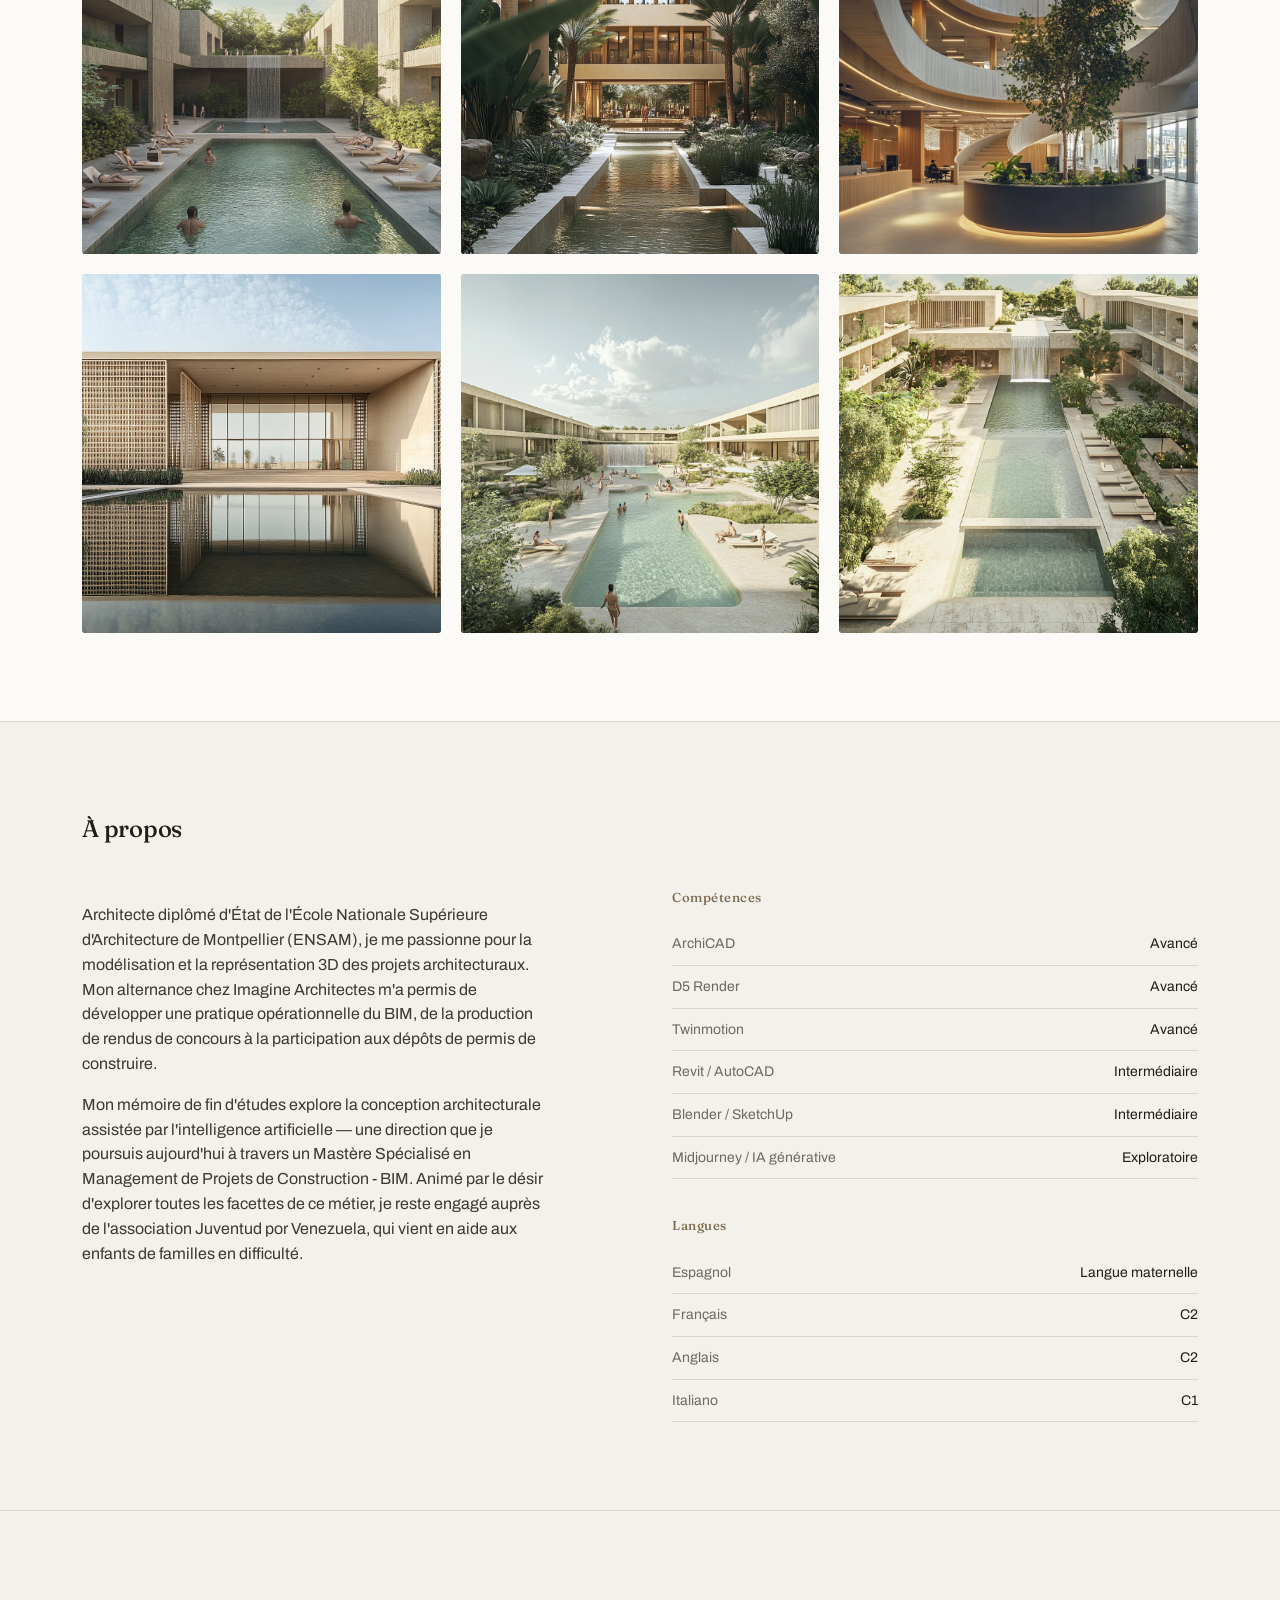
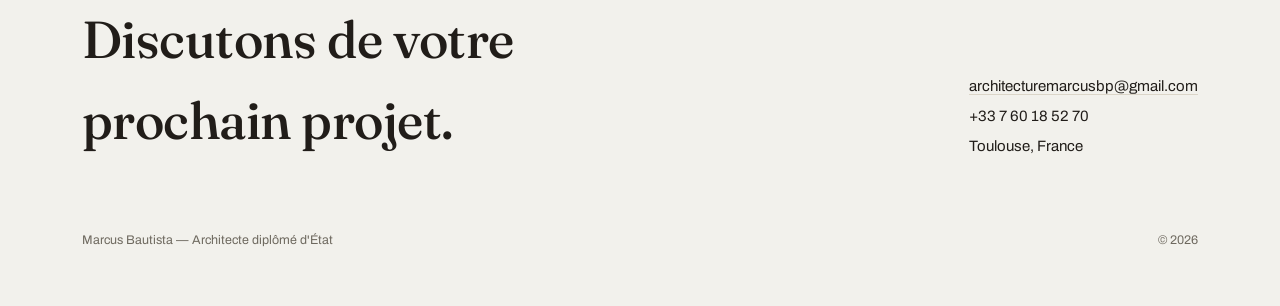
==== commit 534074de: "Poner La Colmena como primer proyecto y usarla como portada del sitio - Elimina la imagen 14 (Coupes" ====
--- a/index.html
+++ b/index.html
@@ -29,7 +29,7 @@
 </header>
 
 <section class="hero" id="top">
-  <img src="assets/site/hero.jpg" alt="Marcus Bautista architecture render">
+  <img src="assets/proyectos/colmena/colmena-21.jpg?v=2" alt="La Colmena — Marcus Bautista architecture render">
   <div class="scrim"></div>
   <div class="content">
     <h1>Marcus<br>Bautista</h1>
@@ -60,11 +60,20 @@
   <div class="wrap">
     <div class="index-list reveal-stagger">
 
+      <a class="index-row" href="proyectos/colmena.html" data-preview="assets/proyectos/colmena/colmena-21.jpg?v=2">
+        <span class="arrow">
+          <svg width="18" height="14" viewBox="0 0 18 14" fill="none"><path d="M1 7H17M17 7L11 1M17 7L11 13" stroke="currentColor" stroke-width="1.3"/></svg>
+        </span>
+        <span class="num">01</span>
+        <span class="name">La Colmena</span>
+        <span class="meta">Málaga — <span class="fr">projet de fin d'études</span><span class="en">graduation project</span></span>
+      </a>
+
       <a class="index-row" href="proyectos/habitat.html" data-preview="assets/site/habitat.jpg">
         <span class="arrow">
           <svg width="18" height="14" viewBox="0 0 18 14" fill="none"><path d="M1 7H17M17 7L11 1M17 7L11 13" stroke="currentColor" stroke-width="1.3"/></svg>
         </span>
-        <span class="num">01</span>
+        <span class="num">02</span>
         <span class="name"><span class="fr">Habitat pour cyclistes</span><span class="en">Cyclists' Habitat</span></span>
         <span class="meta">Lattes — <span class="fr">Studio S4, ENSAM</span><span class="en">Studio S4, ENSAM</span></span>
       </a>
@@ -73,7 +82,7 @@
         <span class="arrow">
           <svg width="18" height="14" viewBox="0 0 18 14" fill="none"><path d="M1 7H17M17 7L11 1M17 7L11 13" stroke="currentColor" stroke-width="1.3"/></svg>
         </span>
-        <span class="num">02</span>
+        <span class="num">03</span>
         <span class="name">Maison Ocasio</span>
         <span class="meta">Montpellier — <span class="fr">maison individuelle</span><span class="en">private house</span></span>
       </a>
@@ -82,7 +91,7 @@
         <span class="arrow">
           <svg width="18" height="14" viewBox="0 0 18 14" fill="none"><path d="M1 7H17M17 7L11 1M17 7L11 13" stroke="currentColor" stroke-width="1.3"/></svg>
         </span>
-        <span class="num">03</span>
+        <span class="num">04</span>
         <span class="name">Résidences U</span>
         <span class="meta">Montpellier, Mosson — <span class="fr">logement intermédiaire</span><span class="en">intermediate housing</span></span>
       </a>
@@ -91,7 +100,7 @@
         <span class="arrow">
           <svg width="18" height="14" viewBox="0 0 18 14" fill="none"><path d="M1 7H17M17 7L11 1M17 7L11 13" stroke="currentColor" stroke-width="1.3"/></svg>
         </span>
-        <span class="num">04</span>
+        <span class="num">05</span>
         <span class="name">Rupturas</span>
         <span class="meta">Béziers — <span class="fr">logements collectifs</span><span class="en">collective housing</span></span>
       </a>
@@ -100,7 +109,7 @@
         <span class="arrow">
           <svg width="18" height="14" viewBox="0 0 18 14" fill="none"><path d="M1 7H17M17 7L11 1M17 7L11 13" stroke="currentColor" stroke-width="1.3"/></svg>
         </span>
-        <span class="num">05</span>
+        <span class="num">06</span>
         <span class="name"><span class="fr">Les Remparts du Bien-Être</span><span class="en">The Ramparts of Well-Being</span></span>
         <span class="meta">Naples, Bagnoli — <span class="fr">parc urbain</span><span class="en">urban park</span></span>
       </a>
@@ -109,33 +118,46 @@
         <span class="arrow">
           <svg width="18" height="14" viewBox="0 0 18 14" fill="none"><path d="M1 7H17M17 7L11 1M17 7L11 13" stroke="currentColor" stroke-width="1.3"/></svg>
         </span>
-        <span class="num">06</span>
+        <span class="num">07</span>
         <span class="name">Residenza Ferrata</span>
         <span class="meta">Naples — <span class="fr">résidence étudiante</span><span class="en">student housing</span></span>
       </a>
 
-      <a class="index-row" href="proyectos/colmena.html" data-preview="assets/proyectos/colmena/colmena-14.jpg">
-        <span class="arrow">
-          <svg width="18" height="14" viewBox="0 0 18 14" fill="none"><path d="M1 7H17M17 7L11 1M17 7L11 13" stroke="currentColor" stroke-width="1.3"/></svg>
-        </span>
-        <span class="num">07</span>
-        <span class="name">La Colmena</span>
-        <span class="meta">Málaga — <span class="fr">projet de fin d'études</span><span class="en">graduation project</span></span>
-      </a>
-
     </div>
   </div>
 </section>
 <div class="hover-preview" id="hoverPreview"><img id="hoverPreviewImg" src="" alt=""></div>
 
-<!-- 01 Habitat pour cyclistes -->
-<section class="project" id="habitat">
+<!-- 01 La Colmena -->
+<section class="project" id="colmena">
+  <div class="wrap">
+    <div class="head reveal">
+      <h2>La Colmena</h2>
+      <div class="tag">Málaga, Espagne<br><span class="fr">Projet de fin d'études</span><span class="en">Graduation project</span></div>
+    </div>
+    <div class="project-grid reveal">
+      <div class="text">
+        <p class="fr">Mon projet de fin d'études, présenté en trois temps : le projet urbain de groupe qui requalifie le littoral de Málaga, le mémoire de recherche sur l'IA en conception architecturale qui en a nourri la méthode, et La Colmena — un centre de recherche sur les systèmes de drones autonomes, où ombrières bioclimatiques et structure modulaire s'organisent autour d'un patio rafraîchi par une eau recyclée.</p>
+        <p class="en">My graduation project, presented in three parts: the group urban project requalifying Málaga's coastline, the research dissertation on AI in architectural design that shaped its method, and La Colmena — a research centre for autonomous drone systems, where bioclimatic canopies and a modular structure wrap around a patio cooled by recycled rainwater.</p>
+        <a class="view-project" href="proyectos/colmena.html">
+          <span class="fr">Voir le projet complet</span><span class="en">View full project</span>
+          <svg width="16" height="12" viewBox="0 0 16 12" fill="none"><path d="M1 6H15M15 6L10 1M15 6L10 11" stroke="currentColor" stroke-width="1.3"/></svg>
+        </a>
+      </div>
+      <a href="proyectos/colmena.html" aria-label="La Colmena"><figure><img src="assets/proyectos/colmena/colmena-21.jpg?v=2" alt="La Colmena — vue aérienne"></figure></a>
+    </div>
+  </div>
+</section>
+
+<!-- 02 Habitat pour cyclistes -->
+<section class="project reverse" id="habitat">
   <div class="wrap">
     <div class="head reveal">
       <h2><span class="fr">Habitat pour cyclistes</span><span class="en">Cyclists' Habitat</span></h2>
       <div class="tag">Lattes, France<br><span class="fr">Studio S4 — ENSA Montpellier</span><span class="en">Studio S4 — ENSA Montpellier</span></div>
     </div>
     <div class="project-grid reveal">
+      <a href="proyectos/habitat.html" aria-label="Habitat pour cyclistes"><figure><img src="assets/site/habitat.jpg" alt="Habitat pour cyclistes — maquette"></figure></a>
       <div class="text">
         <p class="fr">Au bord du Lez à Lattes, se trouve un habitat pour des cyclistes qui parcourent l'Europe entière. Durant la journée ils peuvent réparer leurs vélos sur la plateforme ou se reposer sur la maille qui se suspend entre les différentes cabanes. Durant la nuit chacun peut se reposer, protégé des vis-à-vis par le bardage bois. C'est un lieu de partage et de vie qui invite à se rapprocher de l'eau.</p>
         <p class="en">On the banks of the Lez in Lattes stands a habitat for cyclists travelling across Europe. During the day, they can repair their bikes on the platform or rest on the mesh suspended between the different cabins. At night, everyone can rest out of sight thanks to the wooden cladding. It is a place of sharing and life that invites you to get closer to the water.</p>
@@ -144,20 +166,18 @@
           <svg width="16" height="12" viewBox="0 0 16 12" fill="none"><path d="M1 6H15M15 6L10 1M15 6L10 11" stroke="currentColor" stroke-width="1.3"/></svg>
         </a>
       </div>
-      <a href="proyectos/habitat.html" aria-label="Habitat pour cyclistes"><figure><img src="assets/site/habitat.jpg" alt="Habitat pour cyclistes — maquette"></figure></a>
-    </div>
-  </div>
-</section>
-
-<!-- 02 Maison Ocasio -->
-<section class="project reverse" id="ocasio">
+    </div>
+  </div>
+</section>
+
+<!-- 03 Maison Ocasio -->
+<section class="project" id="ocasio">
   <div class="wrap">
     <div class="head reveal">
       <h2>Maison Ocasio</h2>
       <div class="tag">Montpellier, France<br><span class="fr">Maison individuelle</span><span class="en">Private house</span></div>
     </div>
     <div class="project-grid reveal">
-      <a href="proyectos/ocasio.html" aria-label="Maison Ocasio"><figure><img src="assets/site/ocasio.jpg" alt="Maison Ocasio — maquette"></figure></a>
       <div class="text">
         <p class="fr">Passant par la rue de la Raffinerie, au centre-ville de Montpellier, se trouve la Maison Ocasio. La maison a été commandée par la famille Ocasio et pensée à leur mesure et à leur mode de vie. À distance, on distingue sa structure en béton qui porte l'ensemble de la maison et forme d'énormes fenêtres urbaines. Depuis la rue on pourrait essayer de voir ce qui se passe dedans, mais les panneaux en PVC empêchent les regards de passer à l'intérieur. Dans la maison Ocasio, la terrasse et la chambre principale ont les plus belles vues de l'édifice puisque depuis cette hauteur on peut observer au loin Le Peyrou.</p>
         <p class="en">Passing through Rue de la Raffinerie, in the city centre of Montpellier, you find Maison Ocasio. The house was commissioned by the Ocasio family and designed to suit their lifestyle. From a distance you can see its concrete structure, which supports the entire house and forms enormous urban windows. From the street you might try to see what's going on inside, but PVC panels prevent your eyes from passing through. In Maison Ocasio, the terrace and master bedroom have the building's best views — from this height you can observe Le Peyrou in the distance.</p>
@@ -166,18 +186,20 @@
           <svg width="16" height="12" viewBox="0 0 16 12" fill="none"><path d="M1 6H15M15 6L10 1M15 6L10 11" stroke="currentColor" stroke-width="1.3"/></svg>
         </a>
       </div>
-    </div>
-  </div>
-</section>
-
-<!-- 03 Résidences U -->
-<section class="project" id="residences">
+      <a href="proyectos/ocasio.html" aria-label="Maison Ocasio"><figure><img src="assets/site/ocasio.jpg" alt="Maison Ocasio — maquette"></figure></a>
+    </div>
+  </div>
+</section>
+
+<!-- 04 Résidences U -->
+<section class="project reverse" id="residences">
   <div class="wrap">
     <div class="head reveal">
       <h2>Résidences U</h2>
       <div class="tag">Montpellier, Mosson<br><span class="fr">Logement intermédiaire</span><span class="en">Intermediate housing</span></div>
     </div>
     <div class="project-grid reveal">
+      <a href="proyectos/residences.html" aria-label="Résidences U"><figure><img src="assets/site/residences.jpg" alt="Résidences U — plan masse"></figure></a>
       <div class="text">
         <p class="fr">Dans le quartier de la Mosson, une reconversion a été menée il y a quelques années : plusieurs travaux ont été entrepris et de nombreux nouveaux logements construits. Parmi eux se trouvent les Résidences U, un ensemble de logements intermédiaires qui se cache dans un jardin commun se mêlant à la végétation de la rivière de la Mosson. Les habitants ont l'opportunité d'y vivre sous des toits en voûtains de pierre — et ceux du deuxième niveau, sous une grande voûte — des espaces hors du commun qui apportent différents avantages aux logements.</p>
         <p class="en">In the Mosson district, a reconversion took place a few years ago: several works were carried out and many new housing units built. Among them are the Résidences U, an intermediate housing complex hidden in a common garden that blends with the vegetation of the Mosson river. Residents have the opportunity to live under stone vaulted roofs — those on the second level under a large vault — unusual spaces that bring different advantages to the homes.</p>
@@ -190,20 +212,18 @@
           <svg width="16" height="12" viewBox="0 0 16 12" fill="none"><path d="M1 6H15M15 6L10 1M15 6L10 11" stroke="currentColor" stroke-width="1.3"/></svg>
         </a>
       </div>
-      <a href="proyectos/residences.html" aria-label="Résidences U"><figure><img src="assets/site/residences.jpg" alt="Résidences U — plan masse"></figure></a>
-    </div>
-  </div>
-</section>
-
-<!-- 04 Rupturas -->
-<section class="project reverse" id="rupturas">
+    </div>
+  </div>
+</section>
+
+<!-- 05 Rupturas -->
+<section class="project" id="rupturas">
   <div class="wrap">
     <div class="head reveal">
       <h2>Rupturas</h2>
       <div class="tag">Béziers, France<br><span class="fr">Logements collectifs</span><span class="en">Collective housing</span></div>
     </div>
     <div class="project-grid reveal">
-      <a href="proyectos/rupturas.html" aria-label="Rupturas"><figure><img src="assets/site/rupturas.jpg" alt="Rupturas — vue coursive"></figure></a>
       <div class="text">
         <p class="fr">Au cœur de Béziers, dans un quartier de faubourg, le projet Rupturas retravaille l'habitat urbain en favorisant espaces verts et terrasses pour reconnecter les habitants à l'extérieur. Il répond aux défis de revalorisation des logements en centre-ville, de transition entre centre dense et faubourg, et d'adaptation à une parcelle peu ensoleillée entourée de bâtiments hauts. Une diversité de typologies, des studios aux appartements partagés, garantit des espaces adaptés à tous, avec balcons privés et terrasses communes. Les volumes fragmentés, séparés par des failles, optimisent l'ensoleillement et réduisent les nuisances sonores.</p>
         <p class="en">At the heart of Béziers, in a suburban neighbourhood, the Rupturas project redefines urban living by prioritising green spaces and terraces to reconnect residents with the outdoors. It addresses key challenges: revitalising city-centre housing, creating a transition between the dense urban core and the surrounding suburbs, and adapting to a low-sunlight plot surrounded by tall buildings. A variety of typologies, from studios to shared apartments, ensures spaces tailored to diverse needs, with private balconies and shared terraces. The fragmented volumes, separated by architectural gaps, maximise sunlight exposure and reduce noise.</p>
@@ -212,18 +232,20 @@
           <svg width="16" height="12" viewBox="0 0 16 12" fill="none"><path d="M1 6H15M15 6L10 1M15 6L10 11" stroke="currentColor" stroke-width="1.3"/></svg>
         </a>
       </div>
-    </div>
-  </div>
-</section>
-
-<!-- 05 Les Remparts du Bien-Être -->
-<section class="project" id="remparts">
+      <a href="proyectos/rupturas.html" aria-label="Rupturas"><figure><img src="assets/site/rupturas.jpg" alt="Rupturas — vue coursive"></figure></a>
+    </div>
+  </div>
+</section>
+
+<!-- 06 Les Remparts du Bien-Être -->
+<section class="project reverse" id="remparts">
   <div class="wrap">
     <div class="head reveal">
       <h2><span class="fr">Les Remparts du Bien-Être</span><span class="en">The Ramparts of Well-Being</span></h2>
       <div class="tag">Naples, Bagnoli<br><span class="fr">Parc urbain multifonctionnel</span><span class="en">Multifunctional urban park</span></div>
     </div>
     <div class="project-grid reveal">
+      <a href="proyectos/remparts.html" aria-label="Les Remparts du Bien-Être"><figure><img src="assets/site/remparts-piscine.jpg" alt="Les Remparts du Bien-Être — piscine"></figure></a>
       <div class="text">
         <p class="fr">Dans la ville de Naples, le quartier de Bagnoli souffre de difficultés économiques et sociales, marqué par les stigmates des friches industrielles ayant contaminé ses terres et ses eaux. Pour y remédier, nous proposons un parc urbain multifonctionnel visant à revitaliser le quartier : restaurants, bassins d'eau, promenades sur l'eau et jardins partagés. En s'inspirant des anciennes thermes romaines du golfe de Naples, qui utilisaient la chaleur volcanique, Les Remparts du Bien-Être réinventent l'image de Bagnoli, le transformant en un lieu de détente et de réappropriation du littoral.</p>
         <p class="en">In the city of Naples, the Bagnoli district faces economic and social challenges, bearing the scars of industrial wastelands that have contaminated its land and waters. To address this, we propose a multifunctional urban park designed to revitalise the area: restaurants, water basins, floating walkways and shared gardens. Inspired by the ancient Roman thermal baths of the Gulf of Naples, which harnessed volcanic heat, The Ramparts of Well-Being reimagine Bagnoli's identity, transforming it into a space for relaxation and reclaiming the coastal landscape.</p>
@@ -232,7 +254,6 @@
           <svg width="16" height="12" viewBox="0 0 16 12" fill="none"><path d="M1 6H15M15 6L10 1M15 6L10 11" stroke="currentColor" stroke-width="1.3"/></svg>
         </a>
       </div>
-      <a href="proyectos/remparts.html" aria-label="Les Remparts du Bien-Être"><figure><img src="assets/site/remparts-piscine.jpg" alt="Les Remparts du Bien-Être — piscine"></figure></a>
     </div>
     <div class="gallery-2 reveal">
       <a href="proyectos/remparts.html" aria-label="Les Remparts du Bien-Être"><figure><img src="assets/site/remparts-fontaine.jpg" alt="Les Remparts du Bien-Être — fontaine extérieure"></figure></a>
@@ -241,15 +262,14 @@
   </div>
 </section>
 
-<!-- 06 Residenza Ferrata -->
-<section class="project reverse" id="ferrata">
+<!-- 07 Residenza Ferrata -->
+<section class="project" id="ferrata">
   <div class="wrap">
     <div class="head reveal">
       <h2>Residenza Ferrata</h2>
       <div class="tag">Naples, Italie<br><span class="fr">Résidence étudiante</span><span class="en">Student housing</span></div>
     </div>
     <div class="project-grid reveal">
-      <a href="proyectos/ferrata.html" aria-label="Residenza Ferrata"><figure><img src="assets/proyectos/ferrata/ferrata-01.jpg" alt="Residenza Ferrata — vue aérienne"></figure></a>
       <div class="text">
         <p class="fr">Cette résidence étudiante, conçue pour accueillir 60 étudiants athlètes, s'impose comme un repère dynamique au sein de son environnement. Sa structure en L s'organise autour d'un vaste espace paysager central, où de grands pins existants sont conservés pour offrir ombre et verticalité. Les façades sont rythmées par un système de modules répétés intégrant des brise-soleil fixes perforés.</p>
         <p class="en">This student residence, designed to house 60 student-athletes, stands out as a dynamic landmark within its surroundings. Its L-shaped structure wraps around a vast central landscaped space, where mature existing pine trees are preserved to provide shade and verticality. The façades are rhythmed by a system of repeated modules integrating fixed perforated sun-breakers.</p>
@@ -258,27 +278,7 @@
           <svg width="16" height="12" viewBox="0 0 16 12" fill="none"><path d="M1 6H15M15 6L10 1M15 6L10 11" stroke="currentColor" stroke-width="1.3"/></svg>
         </a>
       </div>
-    </div>
-  </div>
-</section>
-
-<!-- 07 La Colmena -->
-<section class="project" id="colmena">
-  <div class="wrap">
-    <div class="head reveal">
-      <h2>La Colmena</h2>
-      <div class="tag">Málaga, Espagne<br><span class="fr">Projet de fin d'études</span><span class="en">Graduation project</span></div>
-    </div>
-    <div class="project-grid reveal">
-      <div class="text">
-        <p class="fr">Mon projet de fin d'études, présenté en trois temps : le projet urbain de groupe qui requalifie le littoral de Málaga, le mémoire de recherche sur l'IA en conception architecturale qui en a nourri la méthode, et La Colmena — un centre de recherche sur les systèmes de drones autonomes, où ombrières bioclimatiques et structure modulaire s'organisent autour d'un patio rafraîchi par une eau recyclée.</p>
-        <p class="en">My graduation project, presented in three parts: the group urban project requalifying Málaga's coastline, the research dissertation on AI in architectural design that shaped its method, and La Colmena — a research centre for autonomous drone systems, where bioclimatic canopies and a modular structure wrap around a patio cooled by recycled rainwater.</p>
-        <a class="view-project" href="proyectos/colmena.html">
-          <span class="fr">Voir le projet complet</span><span class="en">View full project</span>
-          <svg width="16" height="12" viewBox="0 0 16 12" fill="none"><path d="M1 6H15M15 6L10 1M15 6L10 11" stroke="currentColor" stroke-width="1.3"/></svg>
-        </a>
-      </div>
-      <a href="proyectos/colmena.html" aria-label="La Colmena"><figure><img src="assets/proyectos/colmena/colmena-14.jpg" alt="La Colmena — vue aérienne"></figure></a>
+      <a href="proyectos/ferrata.html" aria-label="Residenza Ferrata"><figure><img src="assets/proyectos/ferrata/ferrata-01.jpg" alt="Residenza Ferrata — vue aérienne"></figure></a>
     </div>
   </div>
 </section>
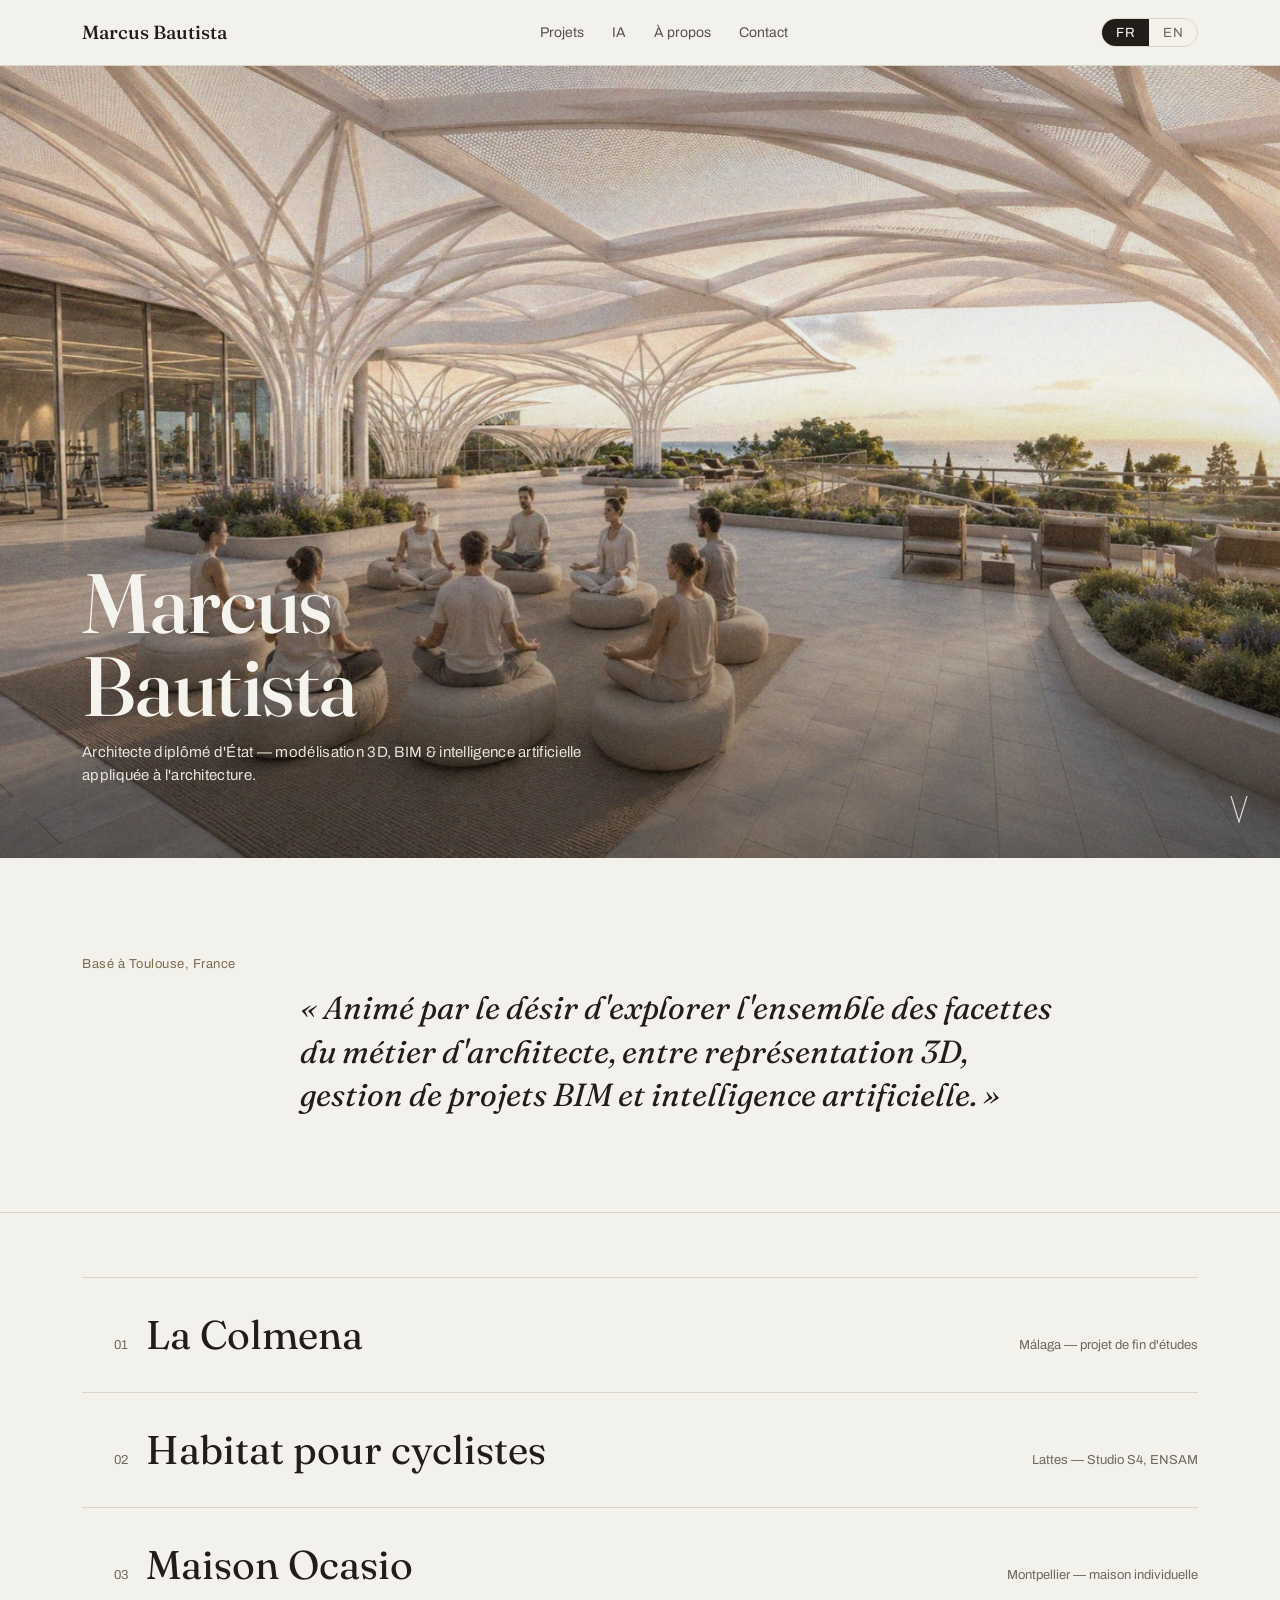
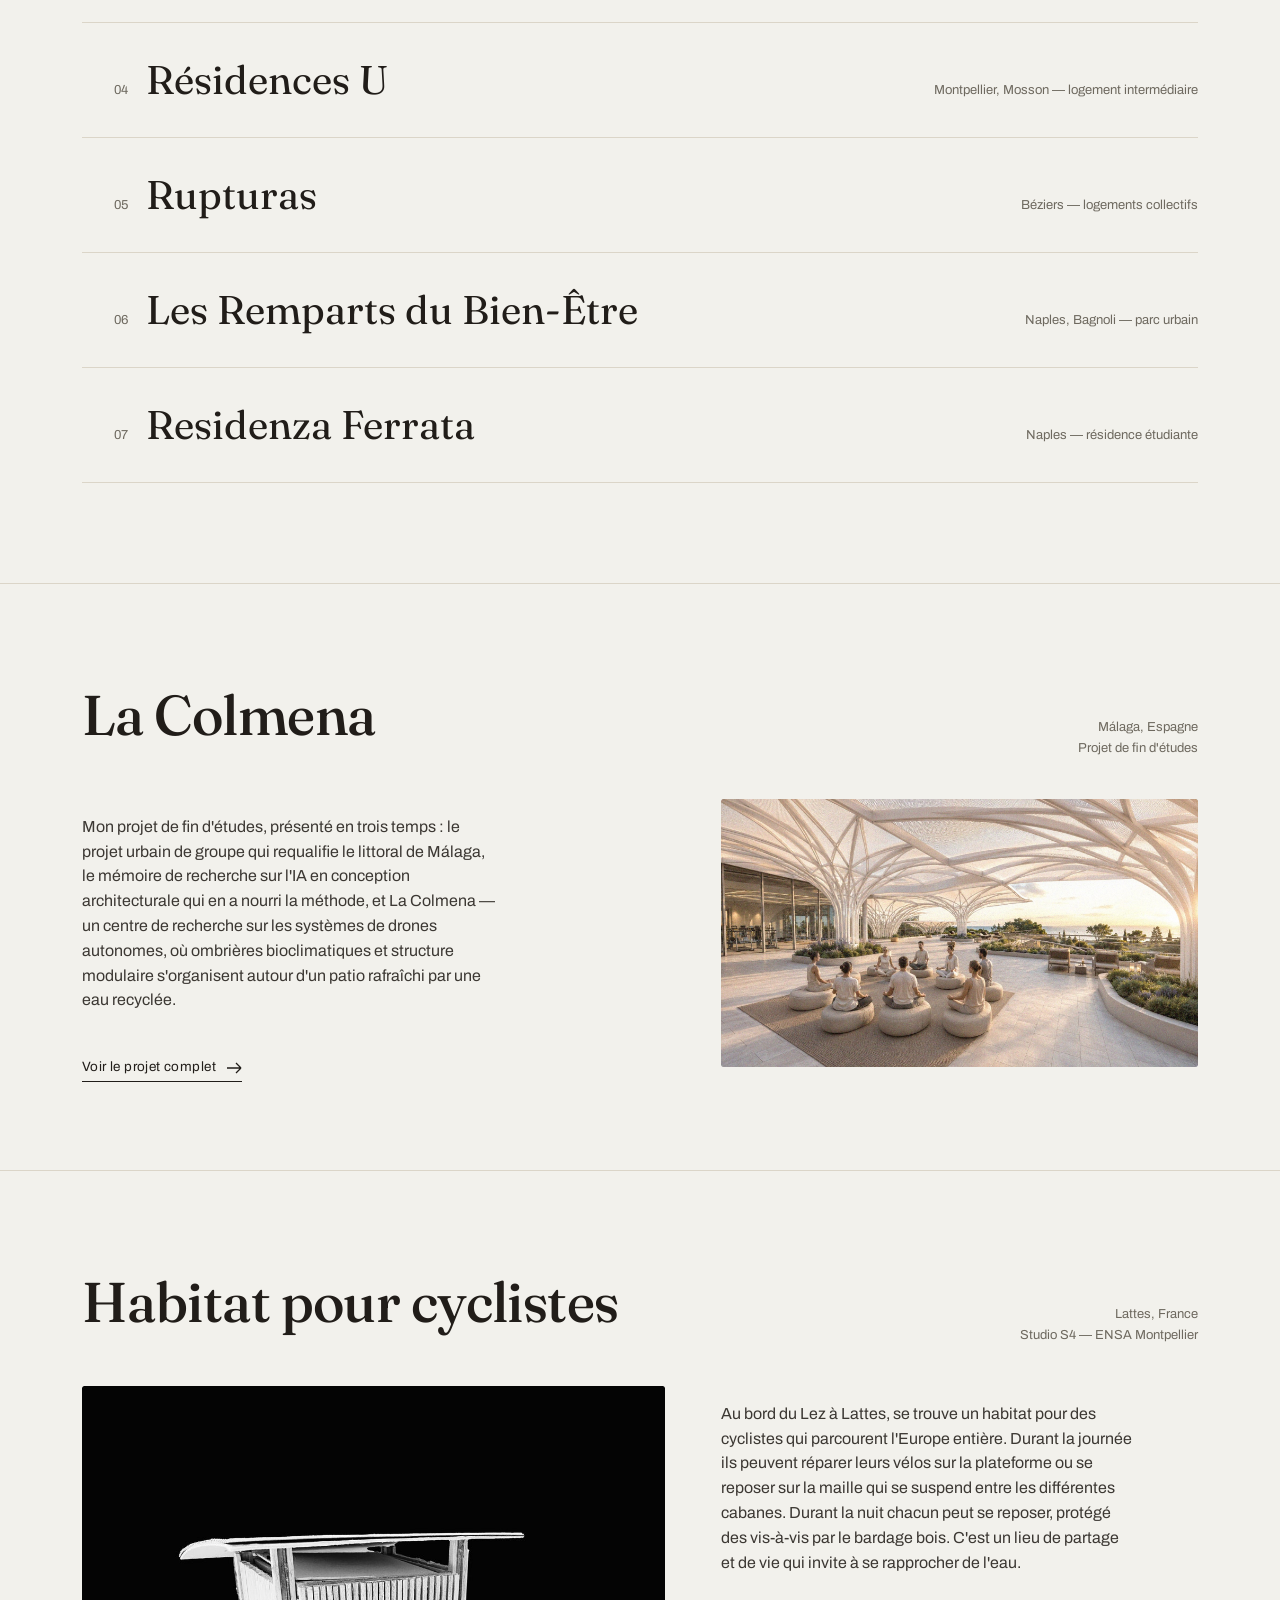
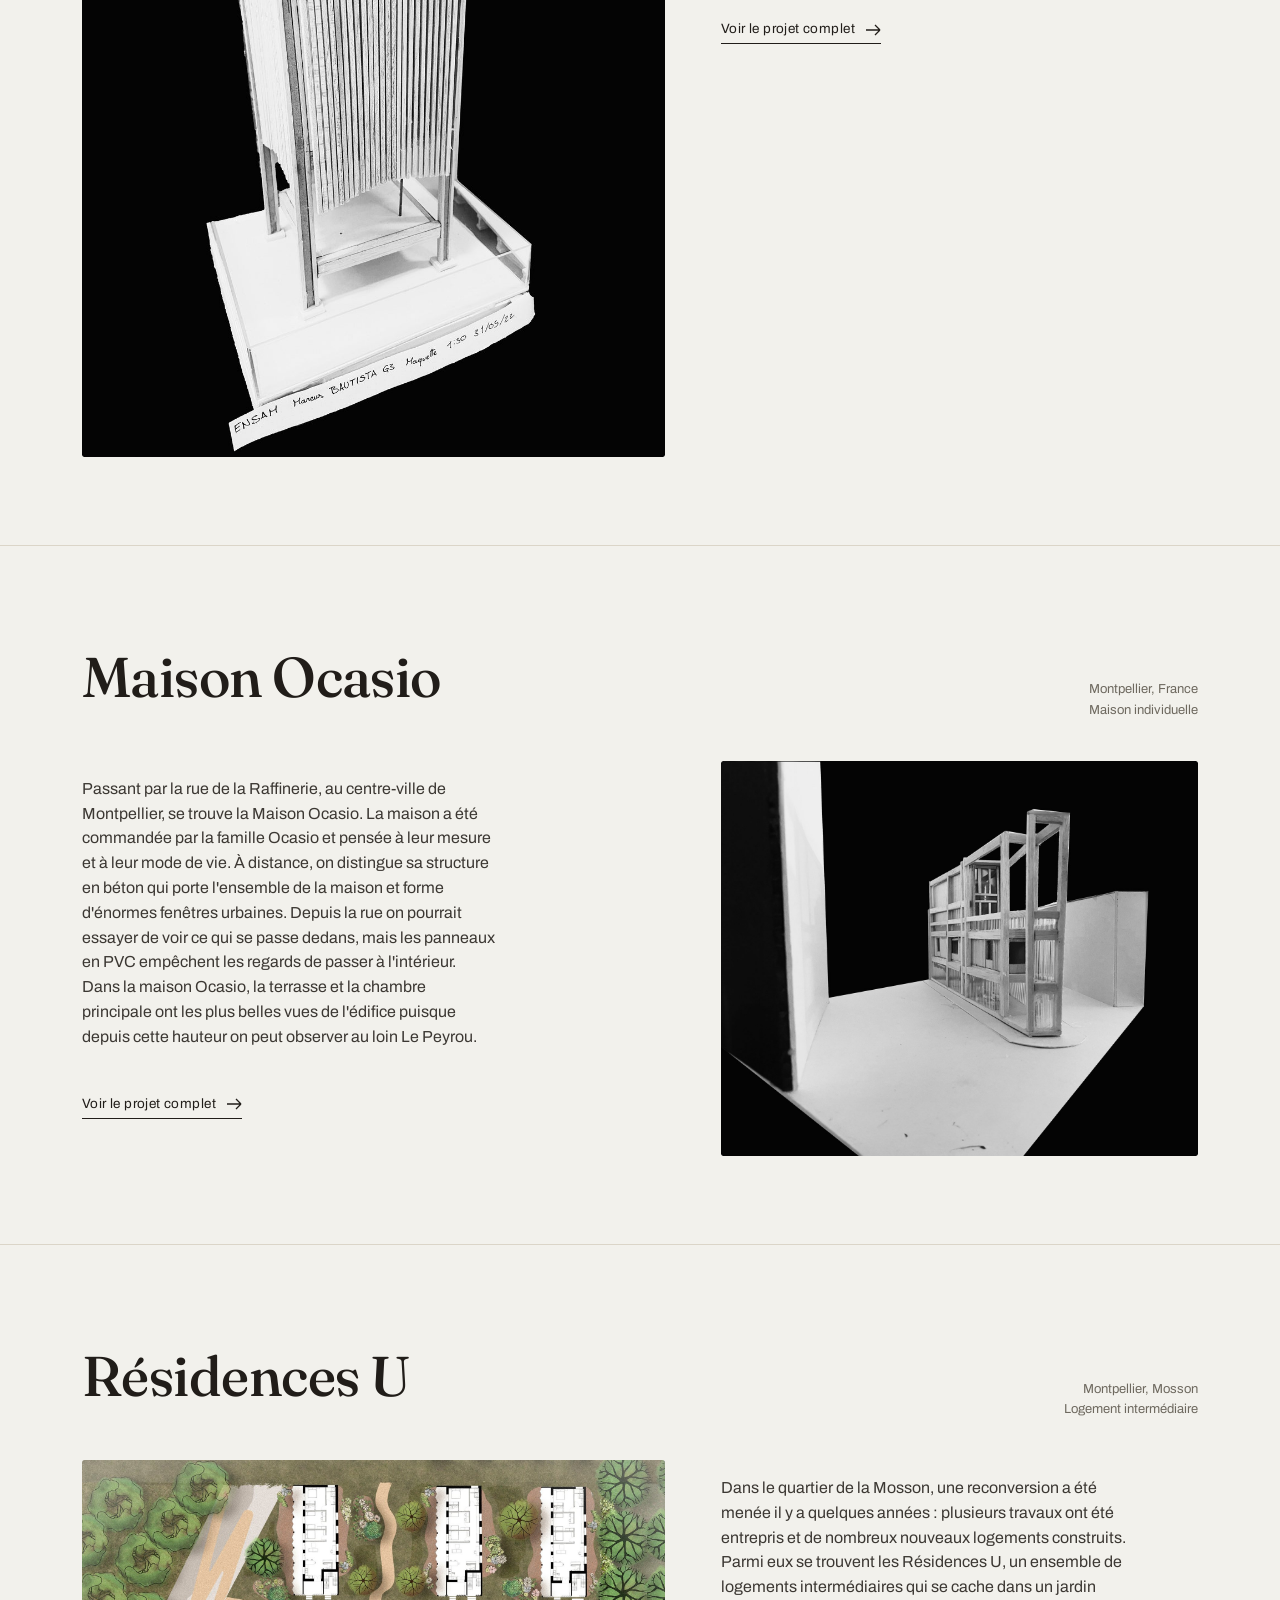
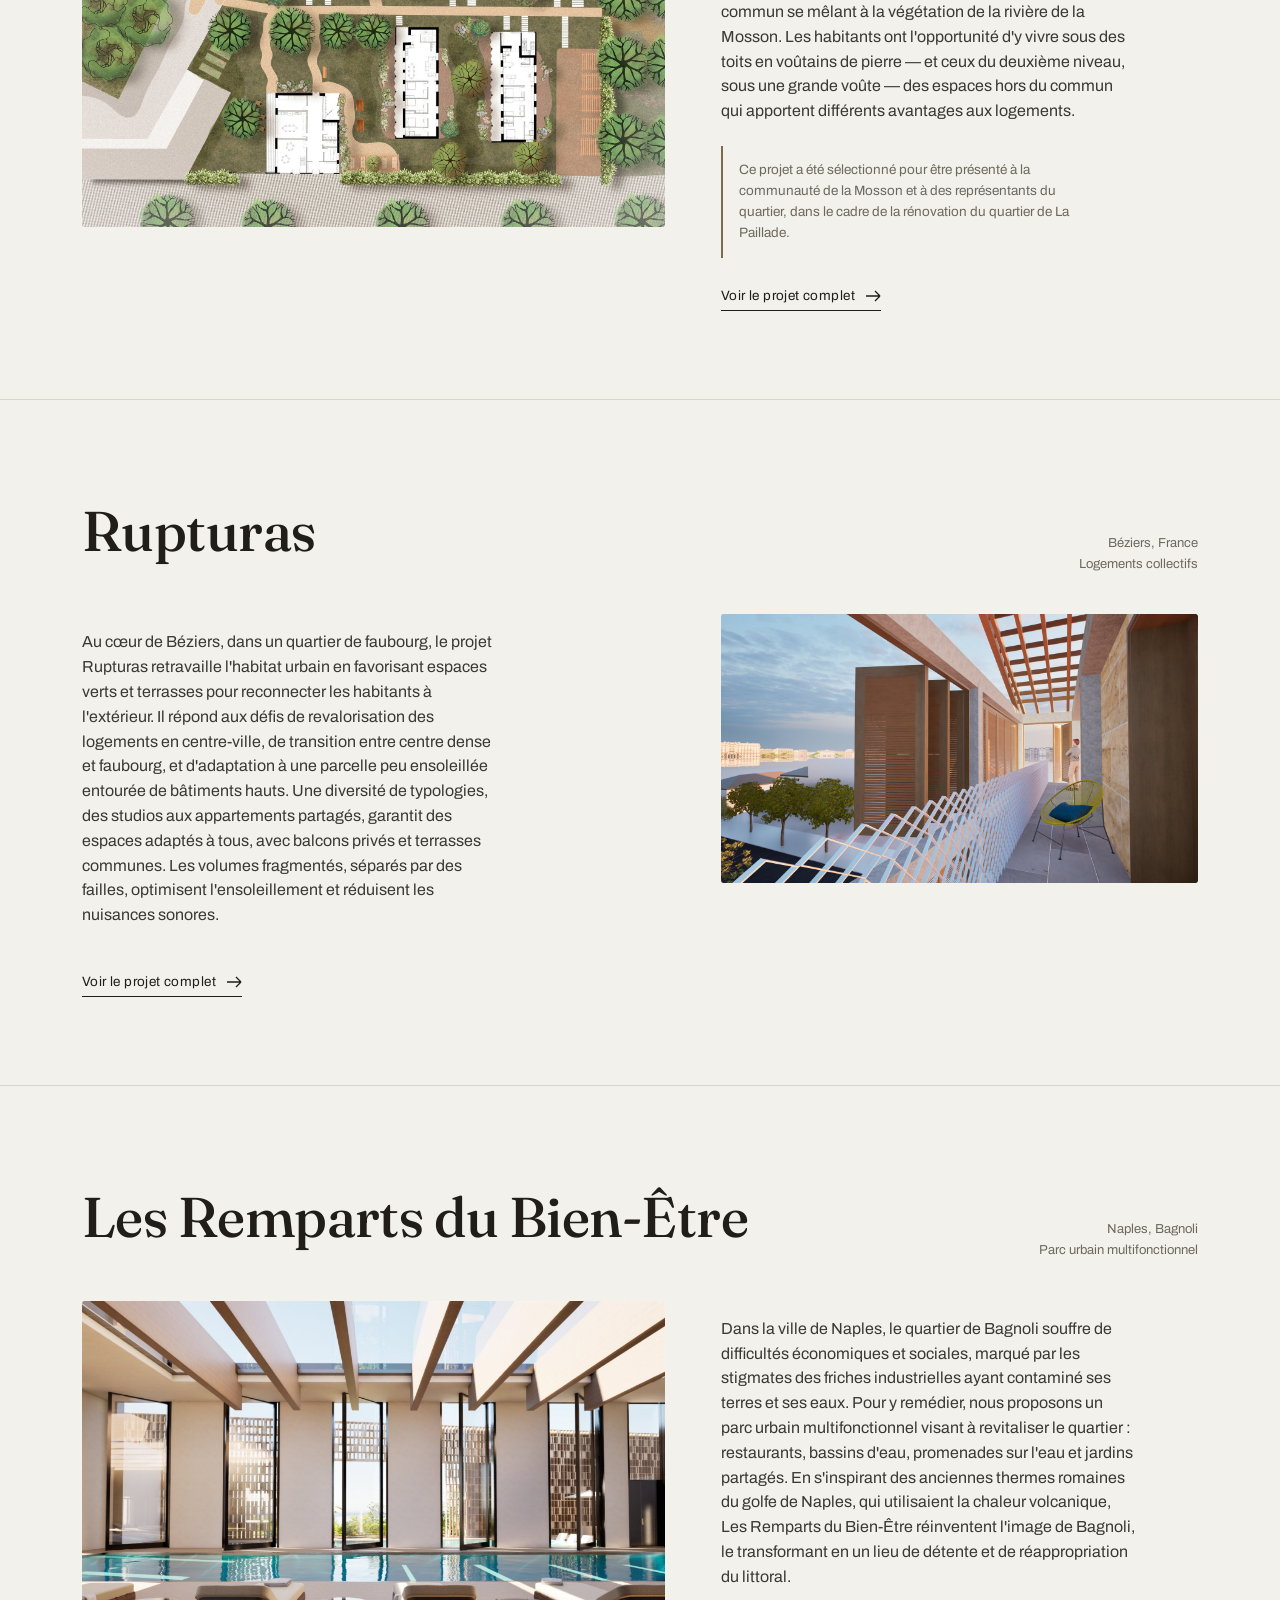
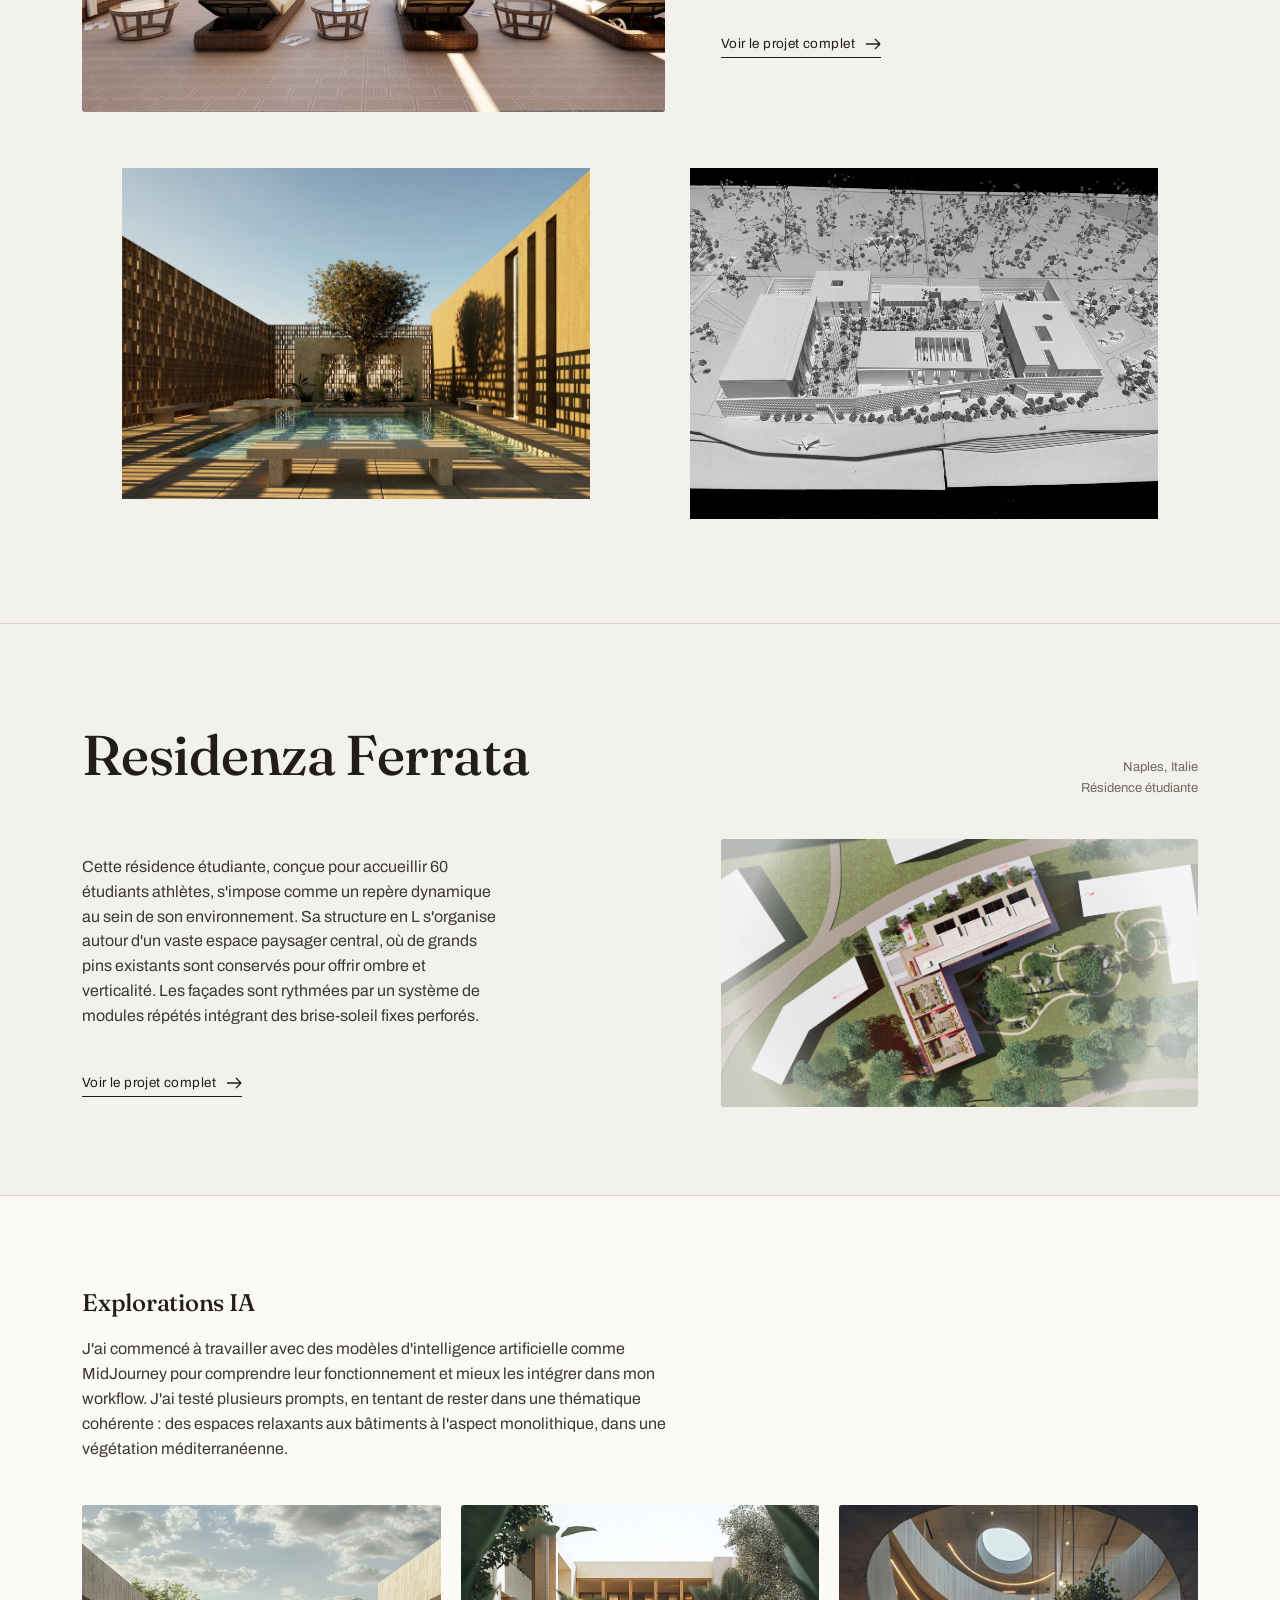
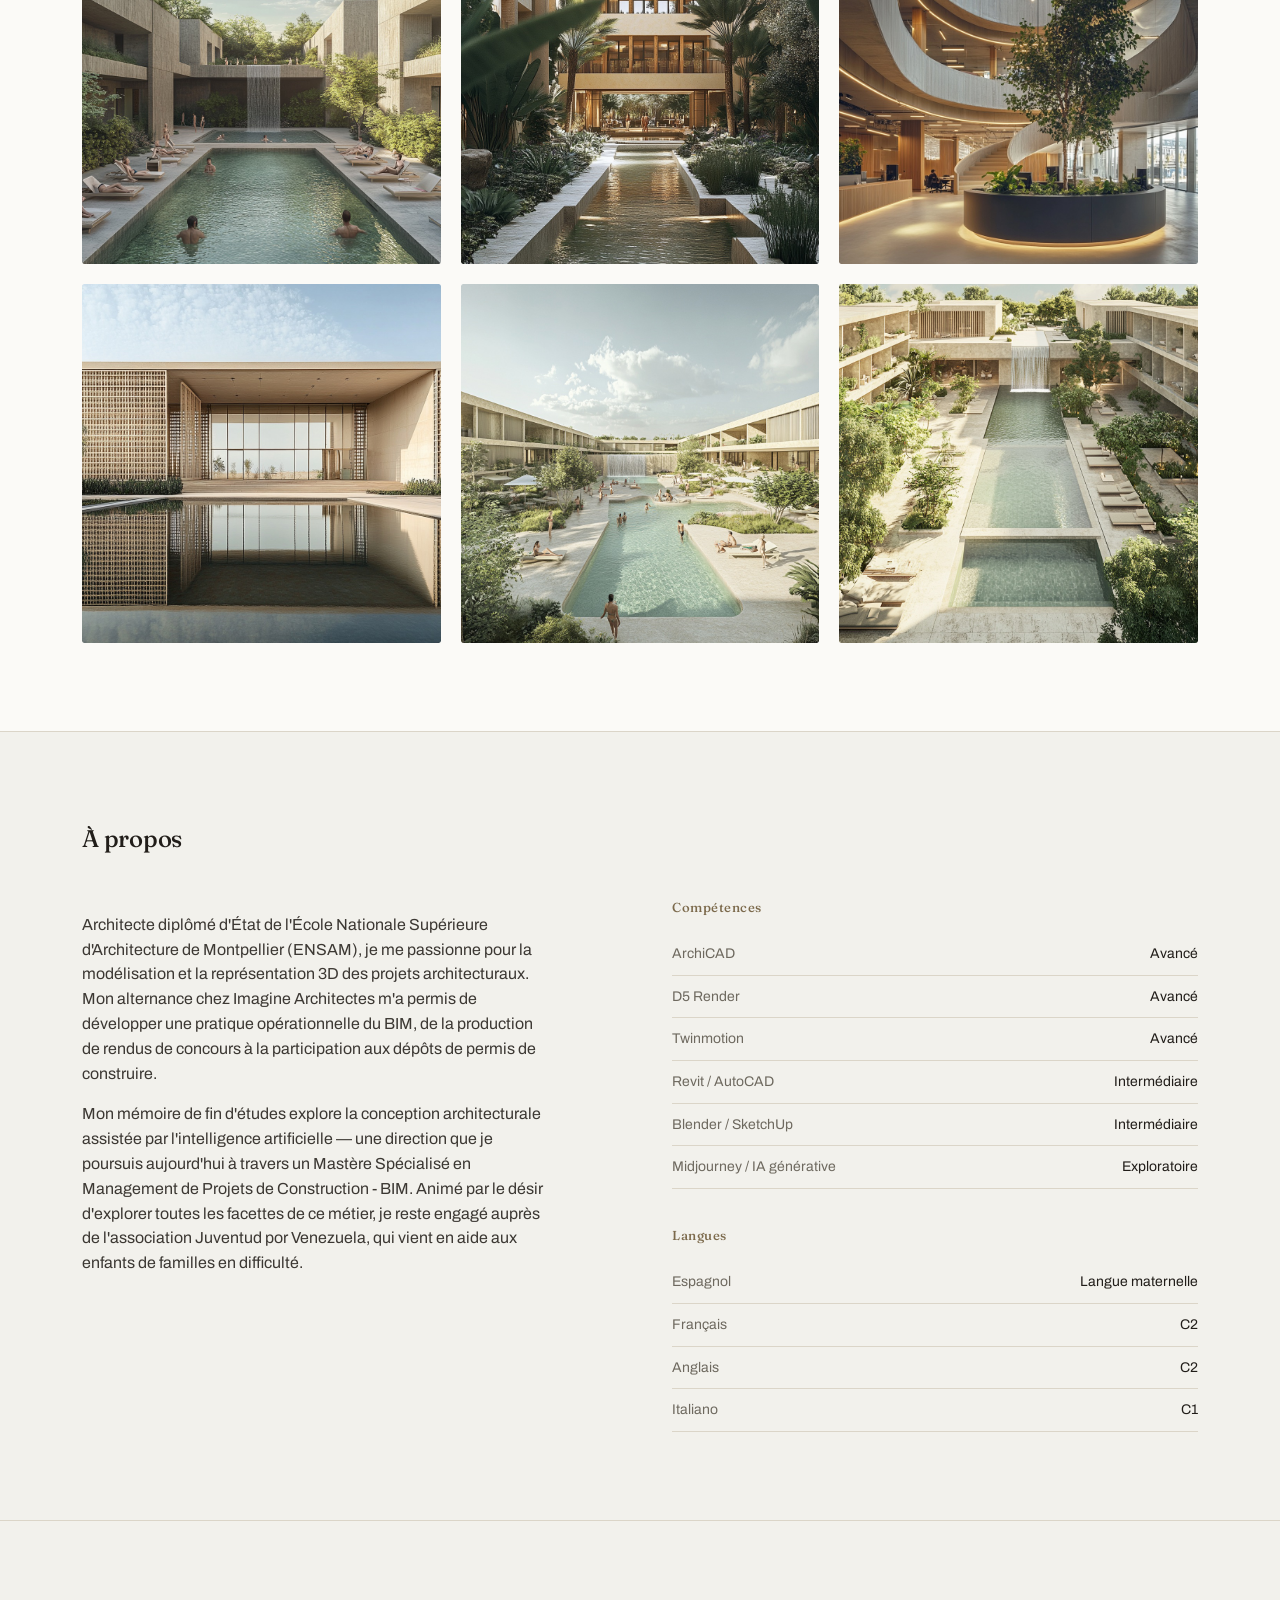
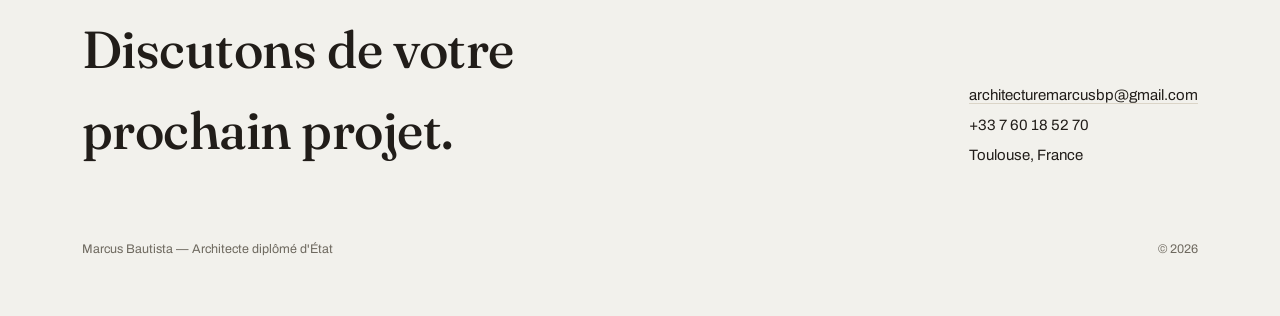
==== commit 87f6d616: "Reconstruir la galeria de Residenza Ferrata desde los archivos fuente sin recortar Se reemplazan las" ====
--- a/index.html
+++ b/index.html
@@ -114,7 +114,7 @@
         <span class="meta">Naples, Bagnoli — <span class="fr">parc urbain</span><span class="en">urban park</span></span>
       </a>
 
-      <a class="index-row" href="proyectos/ferrata.html" data-preview="assets/proyectos/ferrata/ferrata-01.jpg">
+      <a class="index-row" href="proyectos/ferrata.html" data-preview="assets/proyectos/ferrata/ferrata-01.jpg?v=2">
         <span class="arrow">
           <svg width="18" height="14" viewBox="0 0 18 14" fill="none"><path d="M1 7H17M17 7L11 1M17 7L11 13" stroke="currentColor" stroke-width="1.3"/></svg>
         </span>
@@ -278,7 +278,7 @@
           <svg width="16" height="12" viewBox="0 0 16 12" fill="none"><path d="M1 6H15M15 6L10 1M15 6L10 11" stroke="currentColor" stroke-width="1.3"/></svg>
         </a>
       </div>
-      <a href="proyectos/ferrata.html" aria-label="Residenza Ferrata"><figure><img src="assets/proyectos/ferrata/ferrata-01.jpg" alt="Residenza Ferrata — vue aérienne"></figure></a>
+      <a href="proyectos/ferrata.html" aria-label="Residenza Ferrata"><figure><img src="assets/proyectos/ferrata/ferrata-01.jpg?v=2" alt="Residenza Ferrata — vue aérienne"></figure></a>
     </div>
   </div>
 </section>
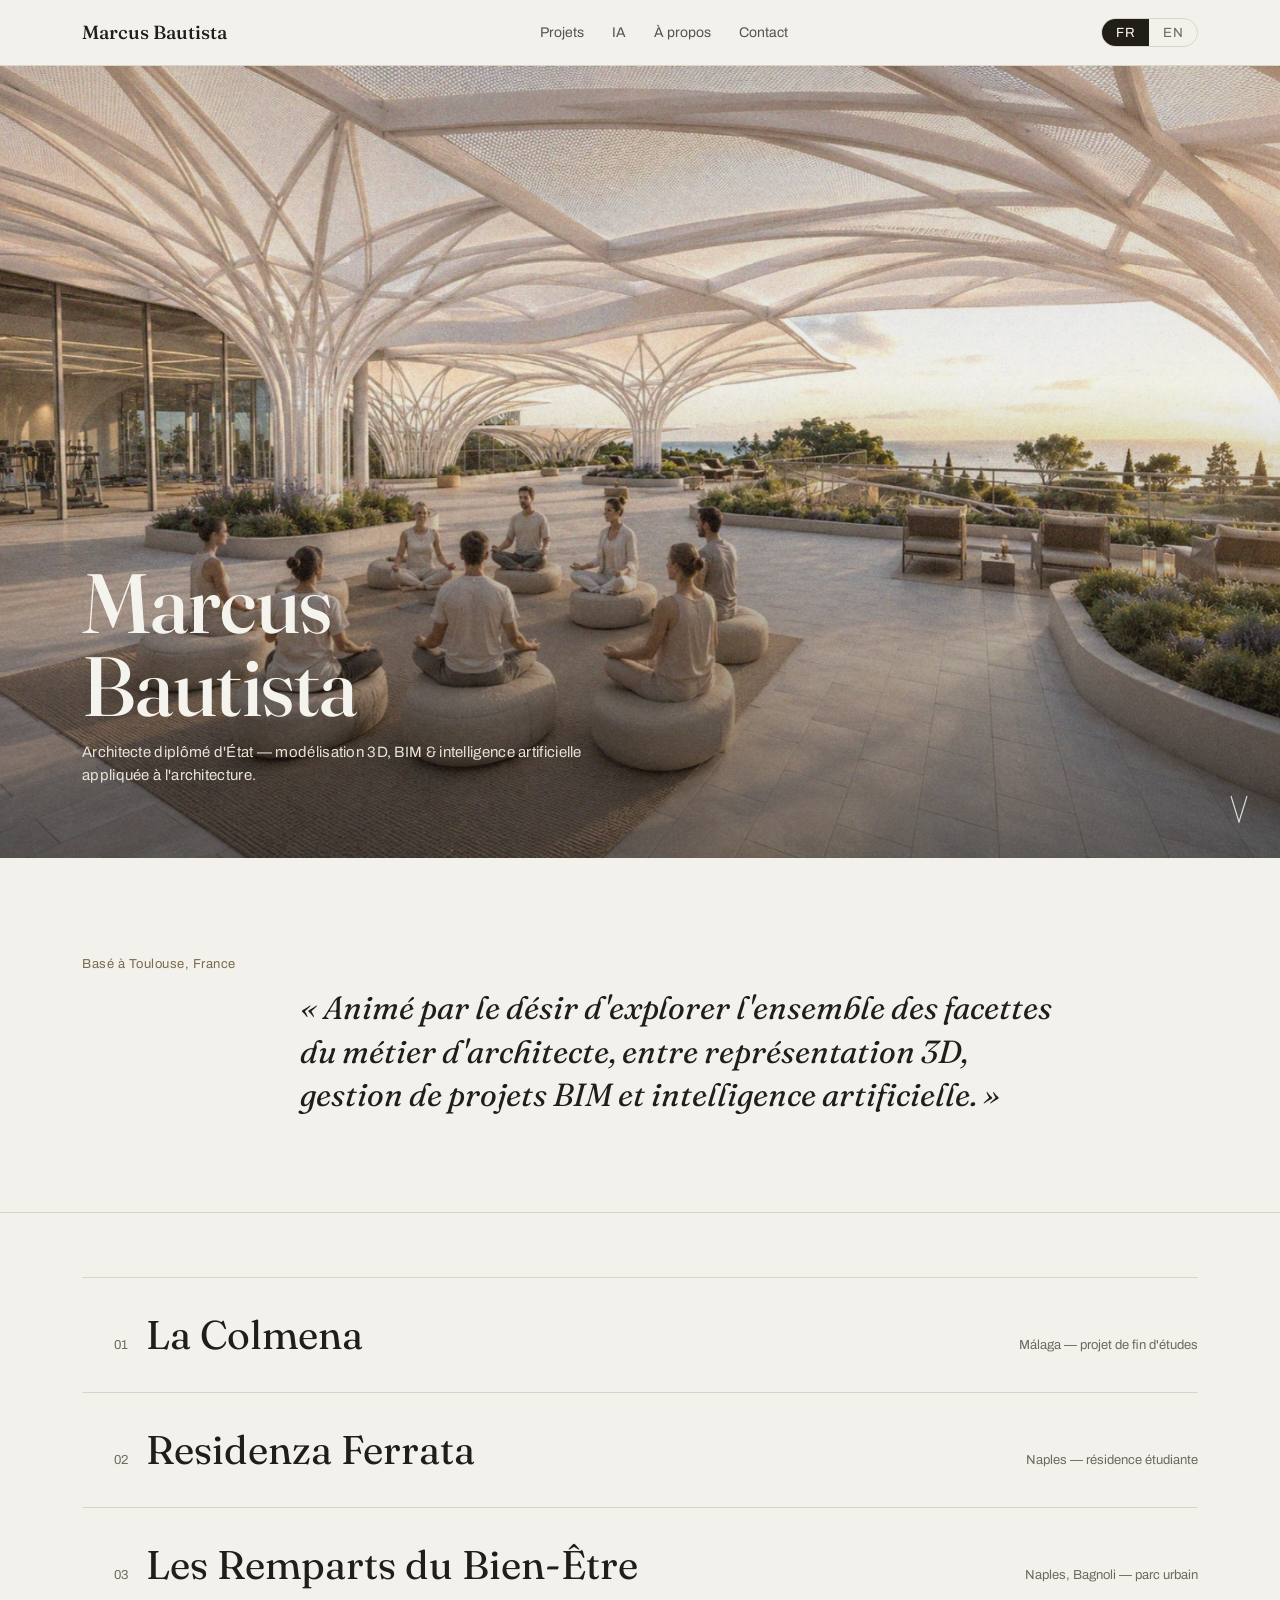
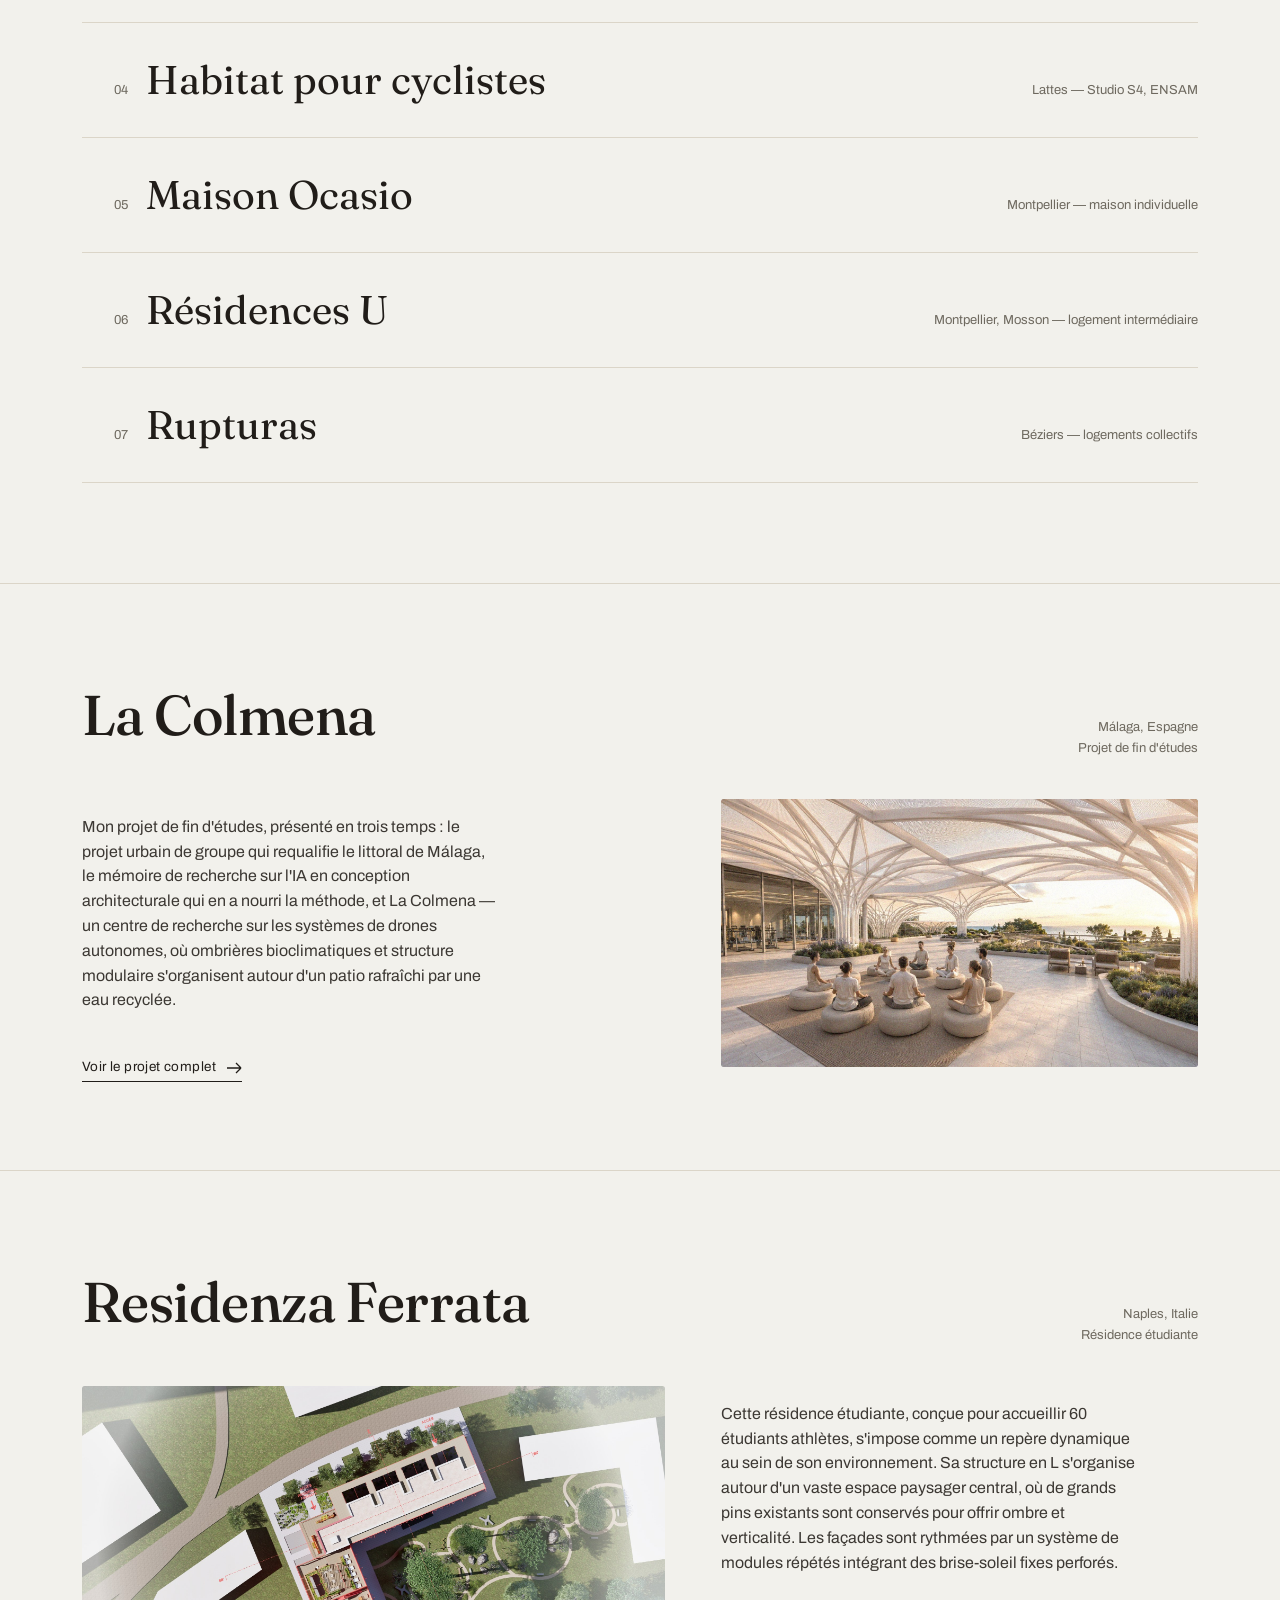
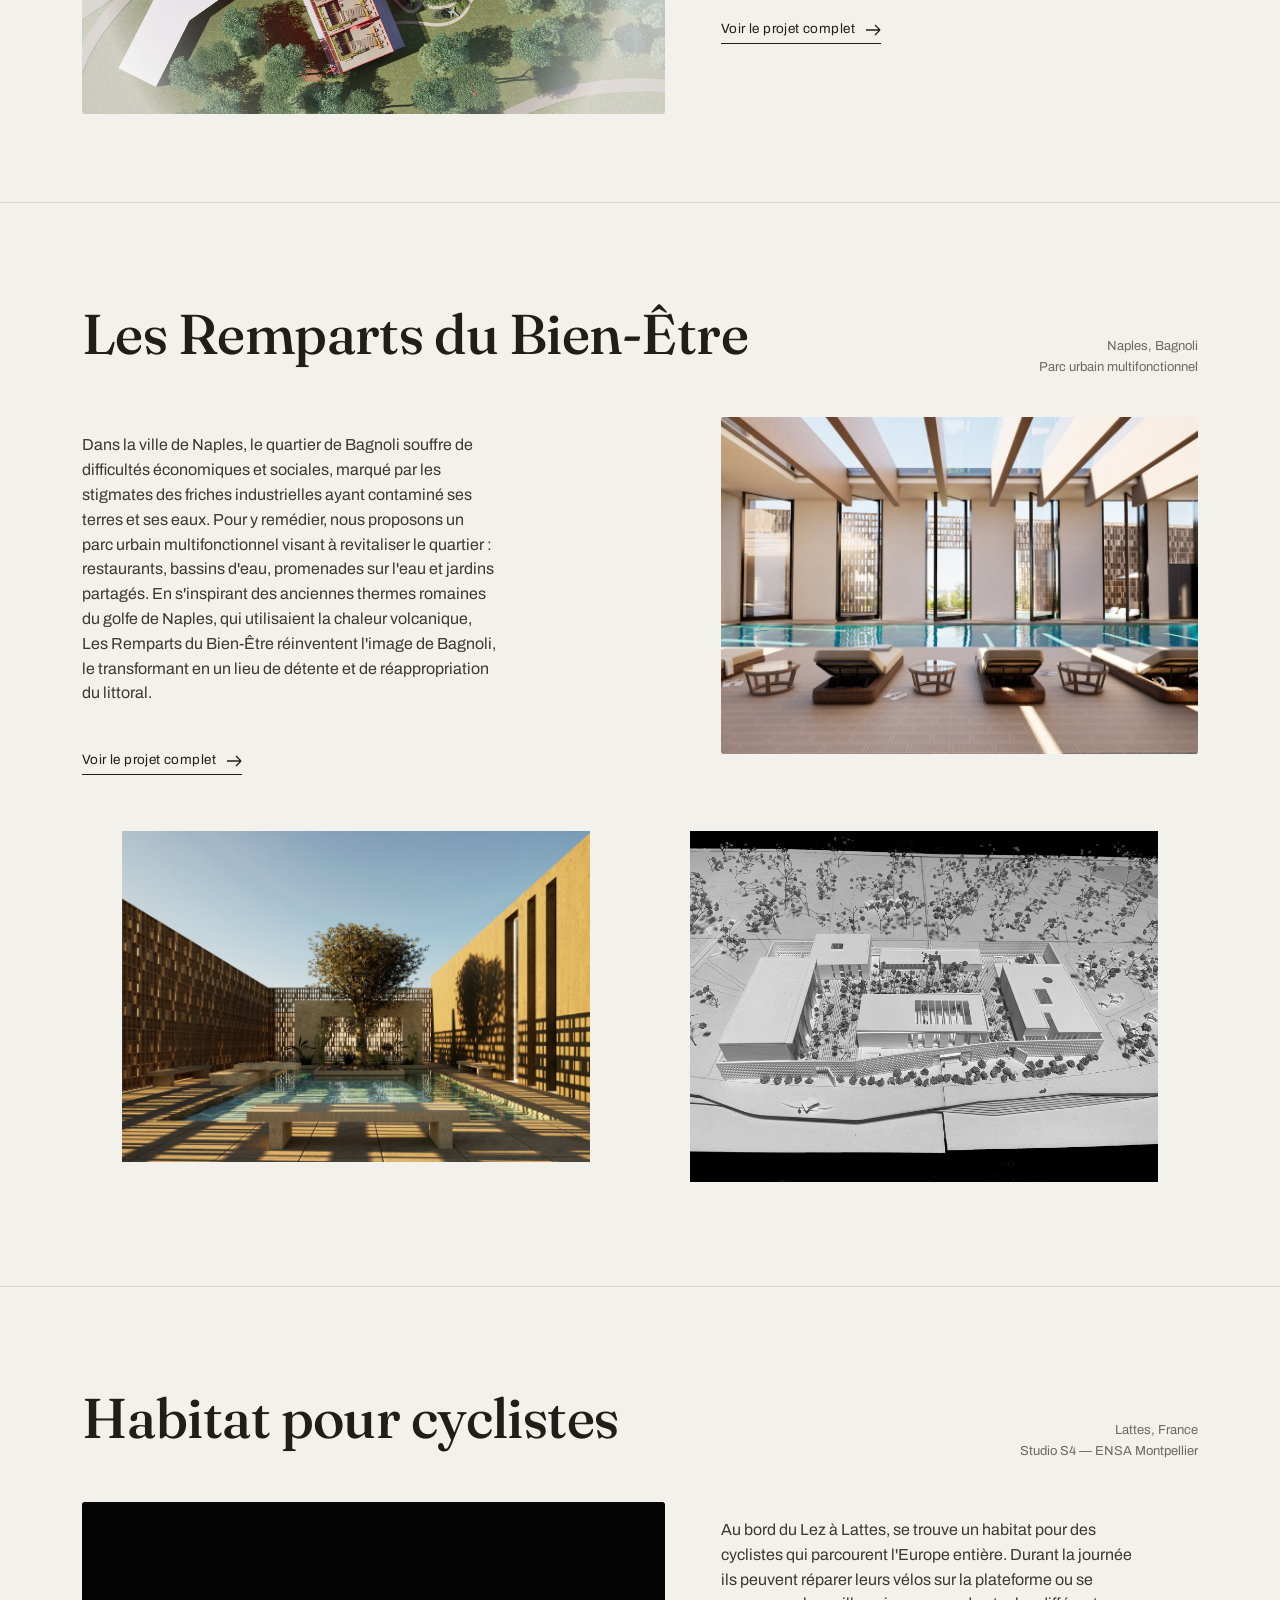
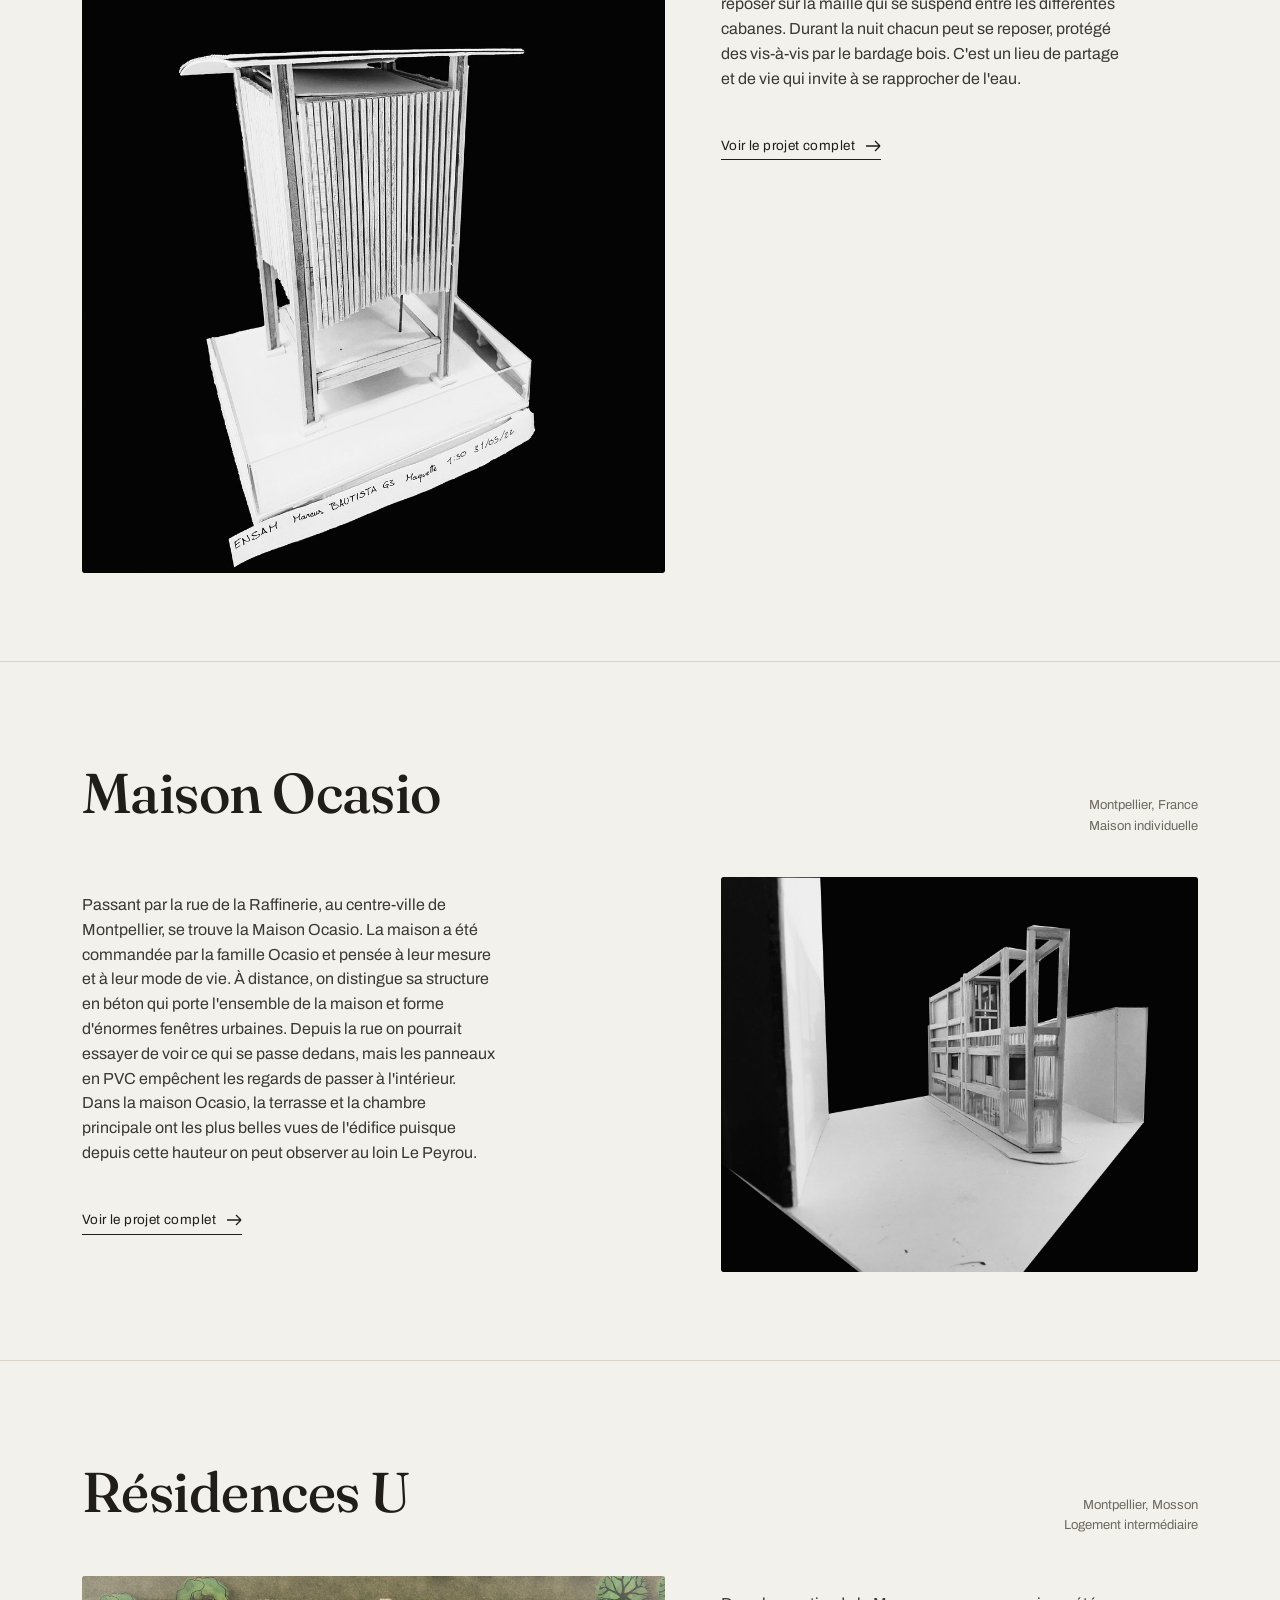
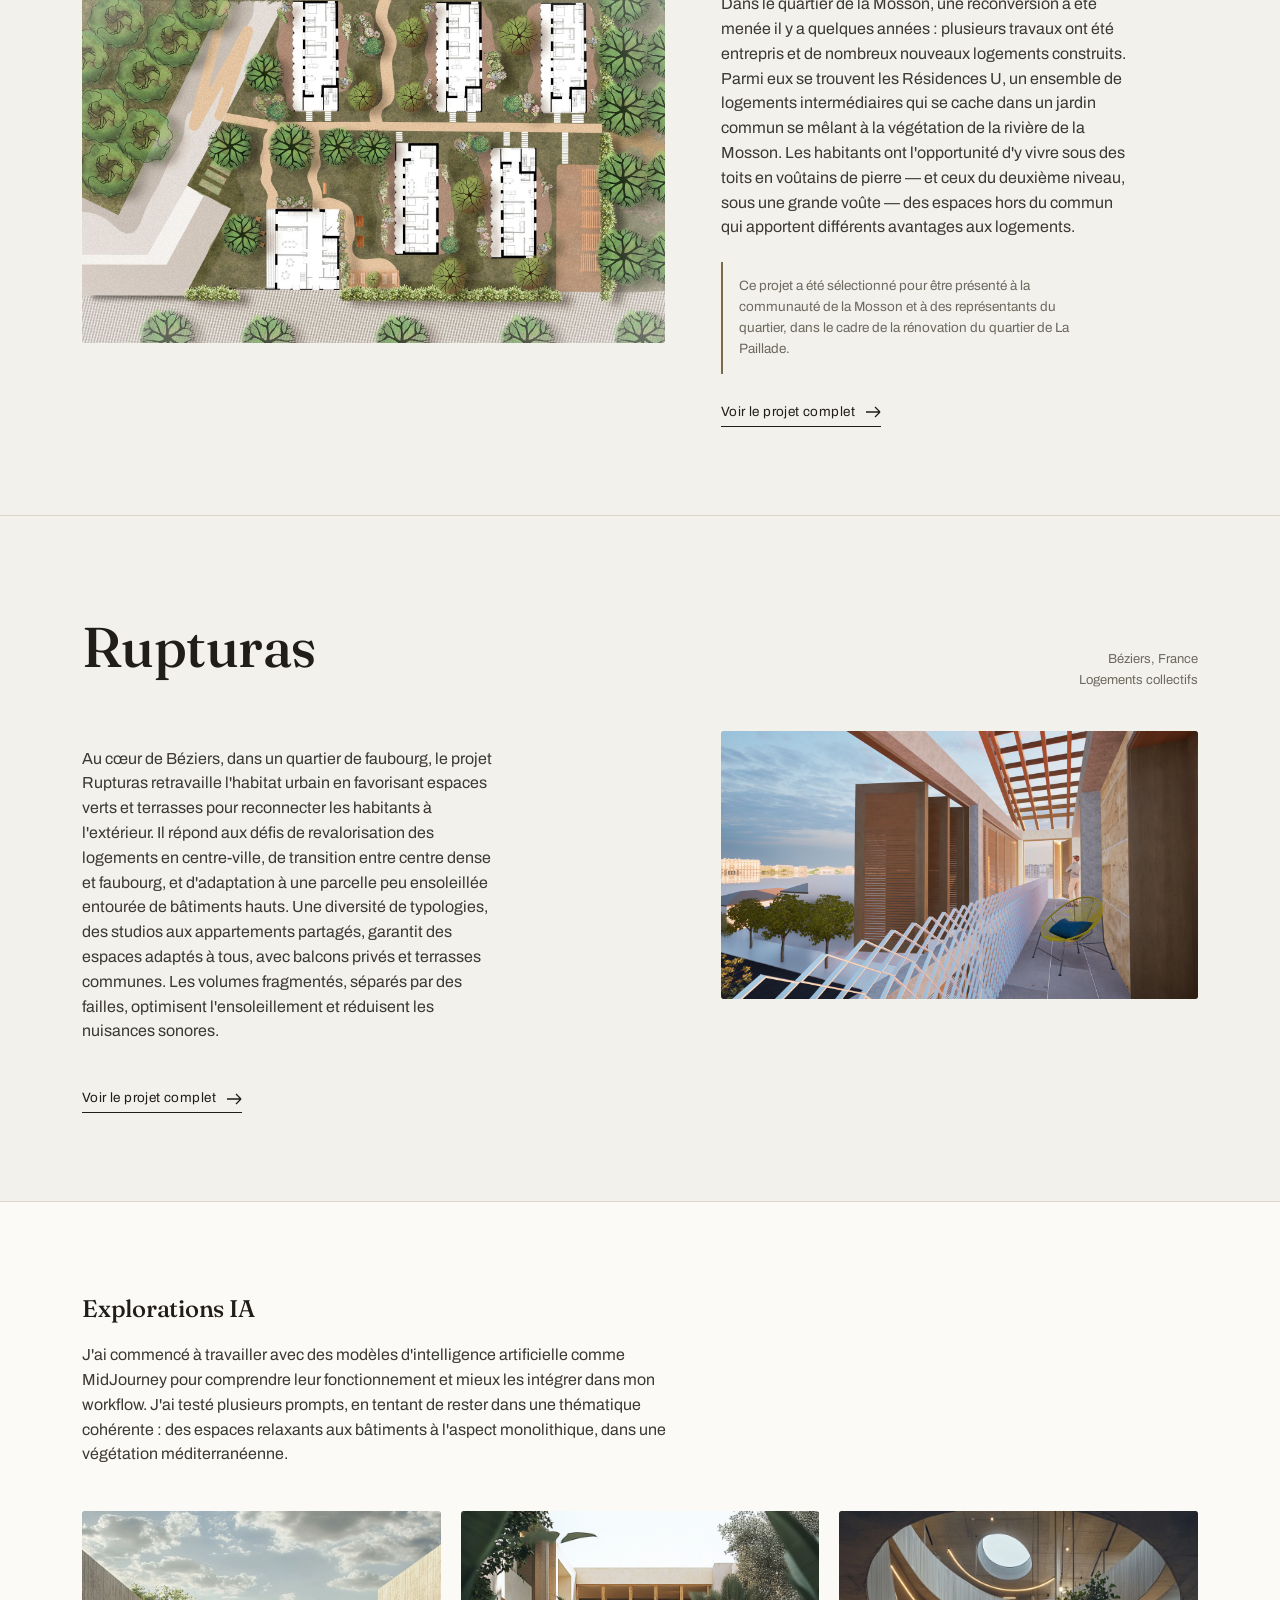
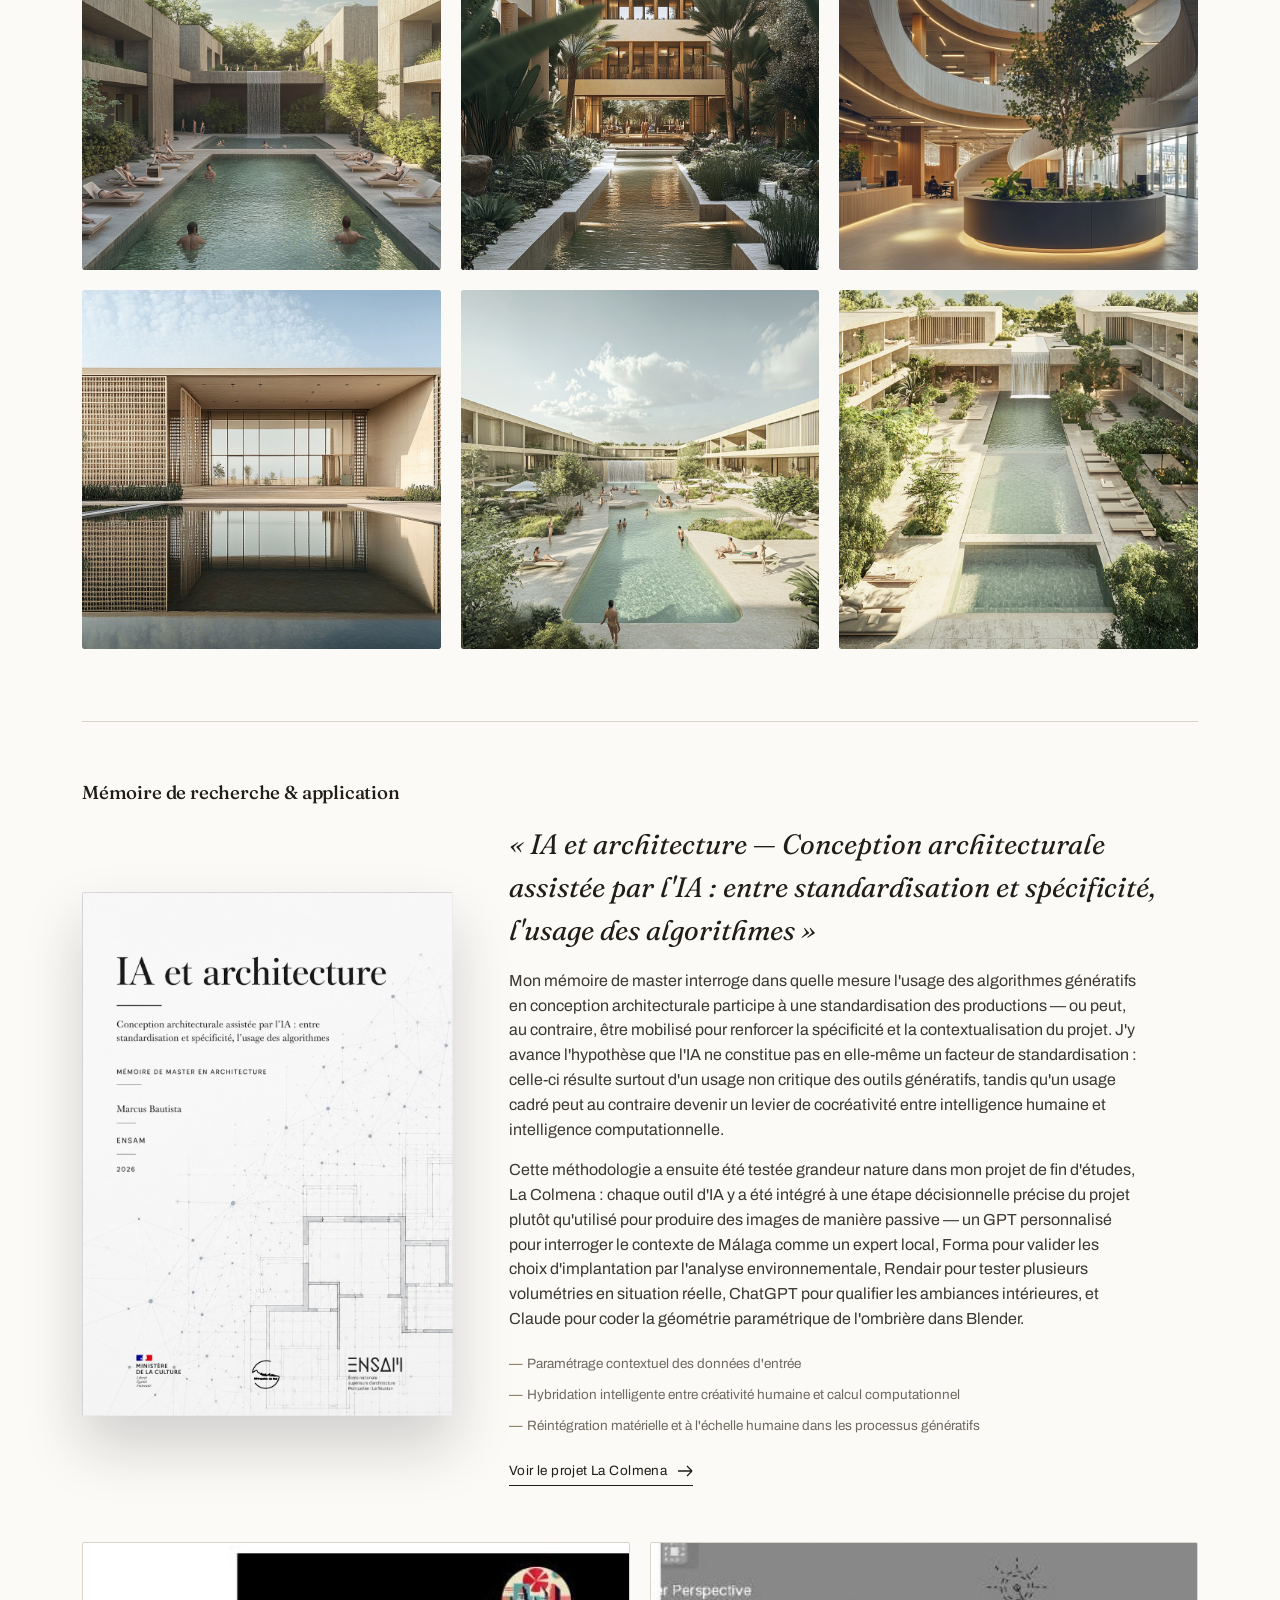
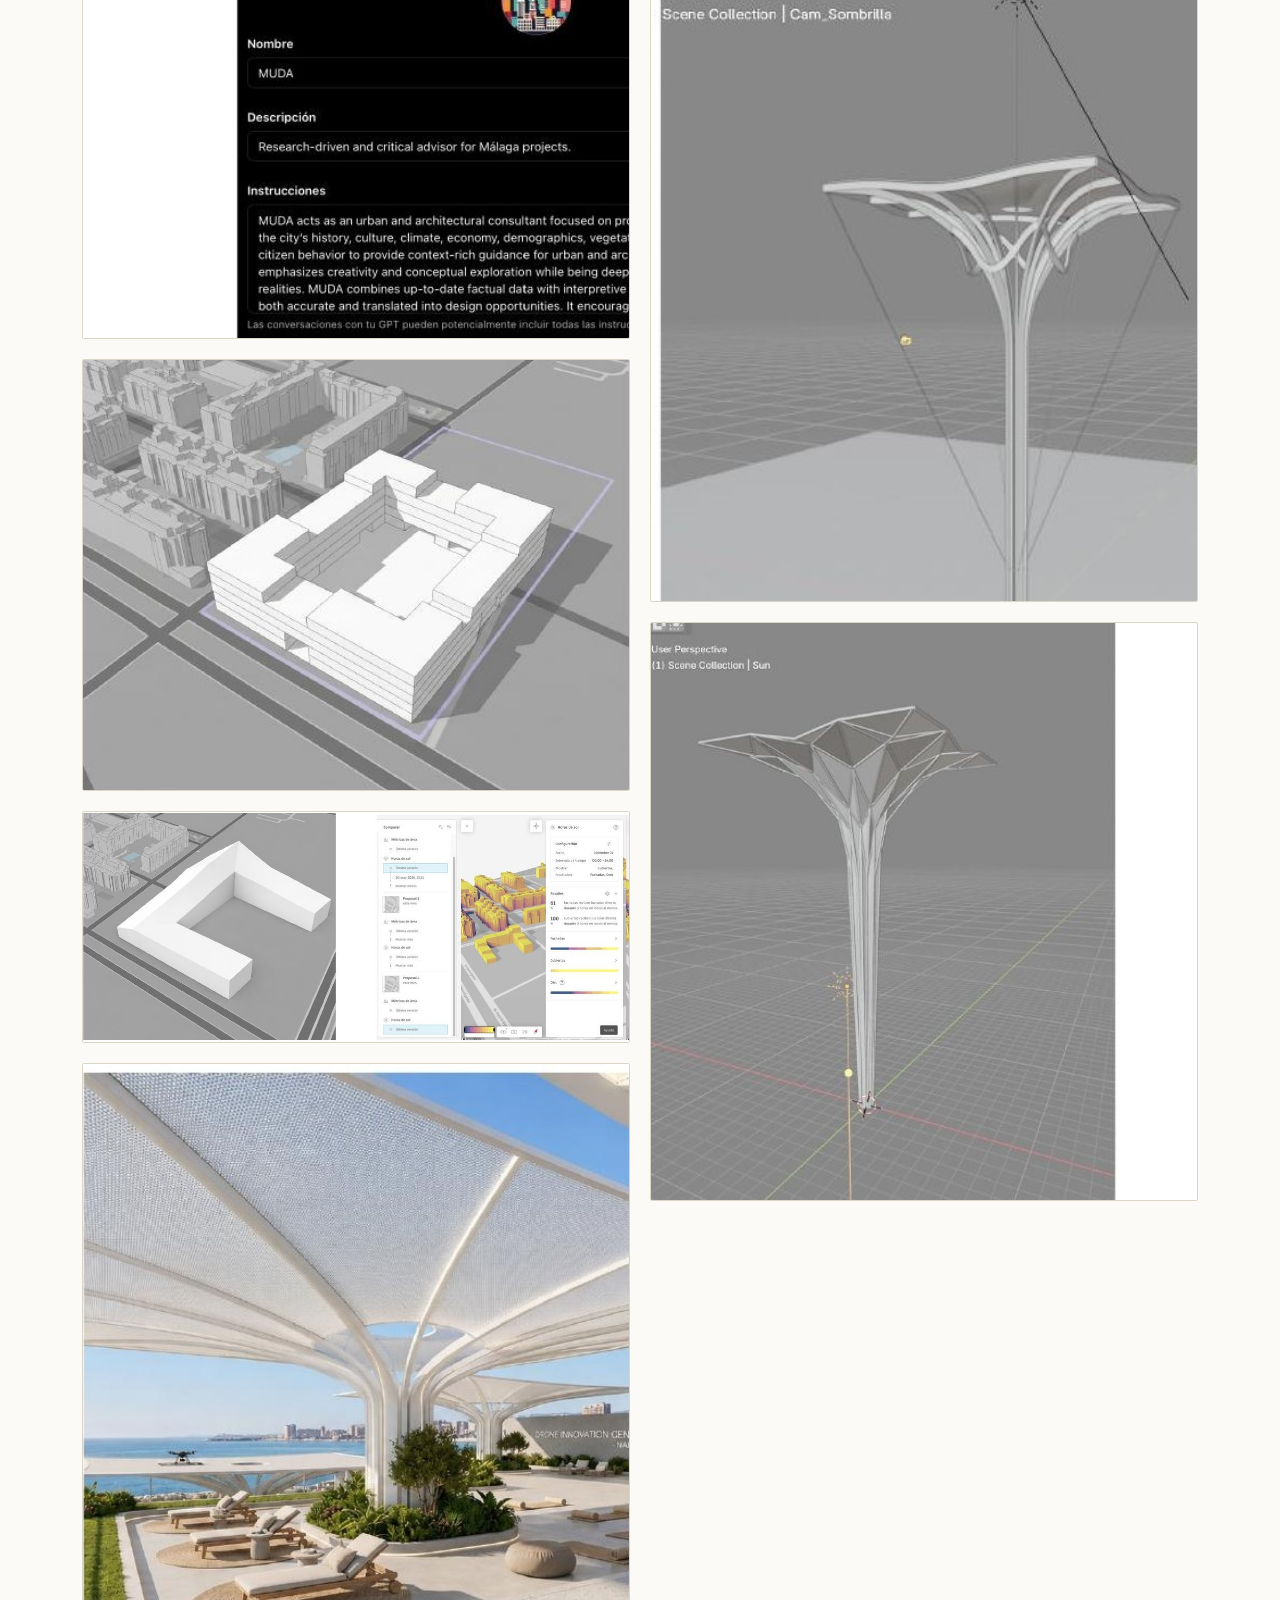
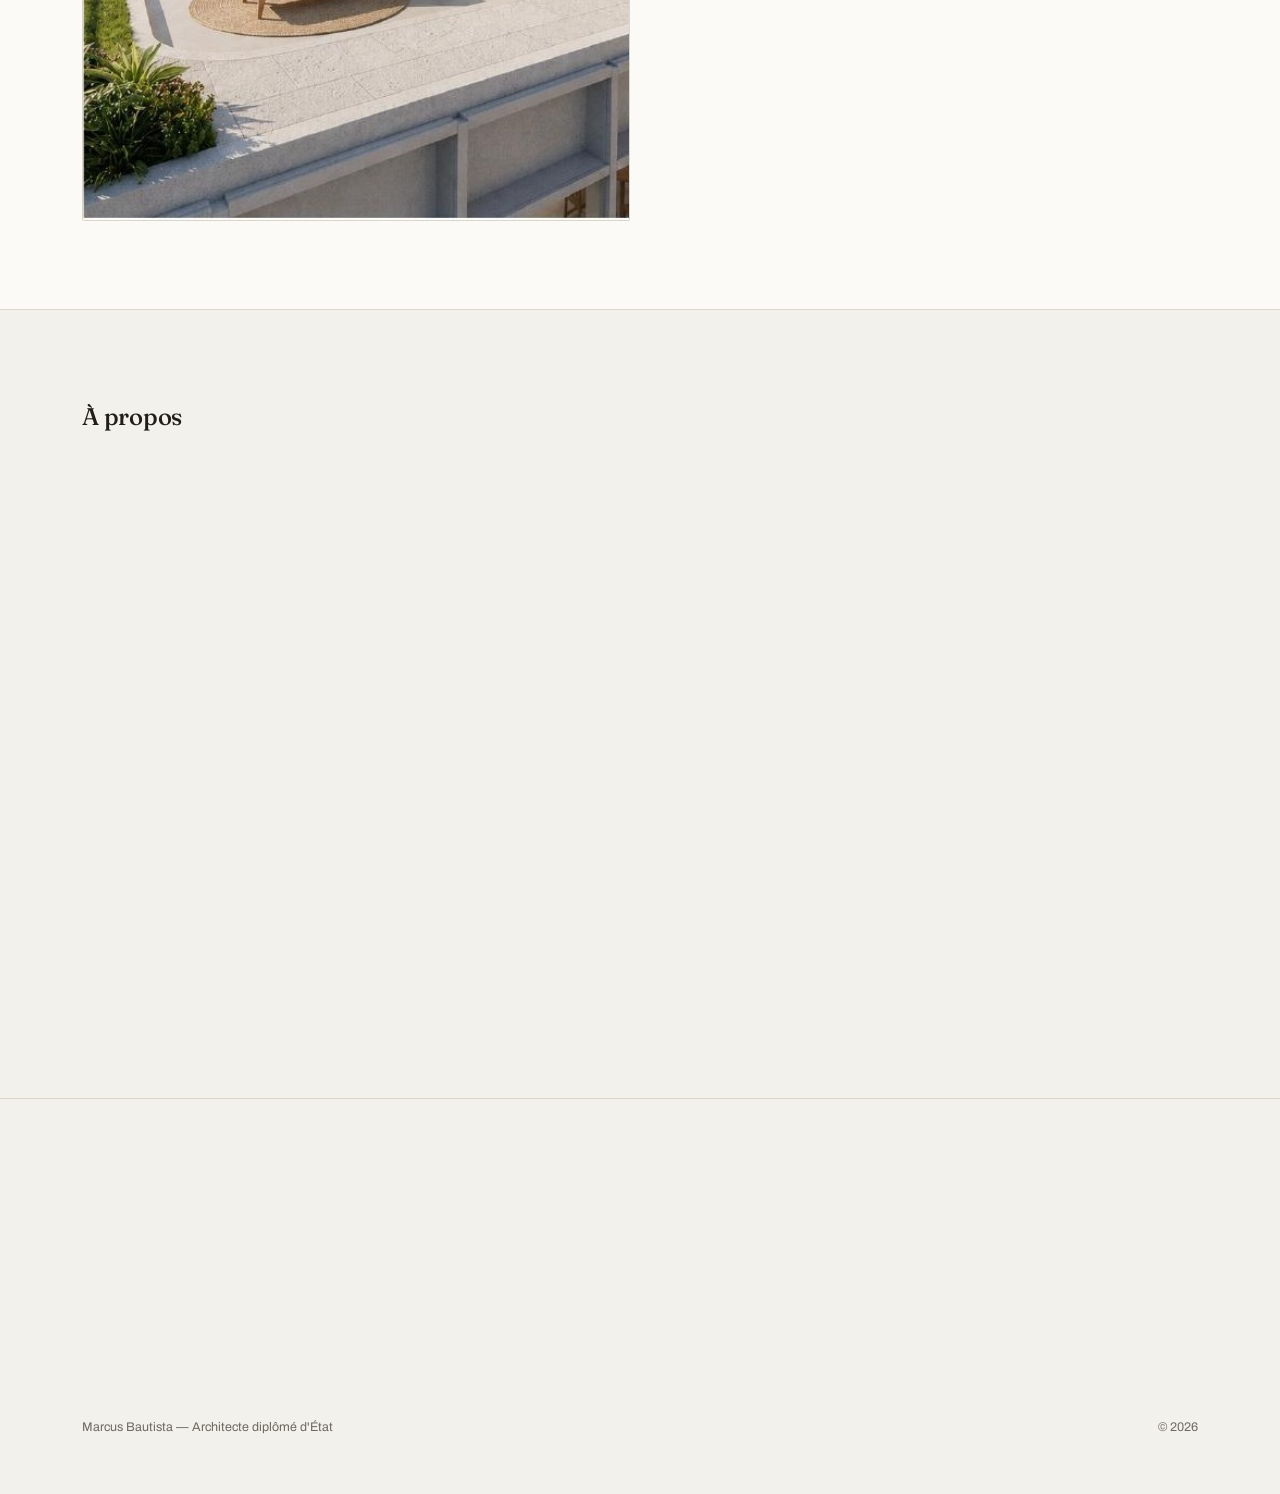
==== commit b6834cf9: "Reordonner Ferrata et Remparts, et ajouter la section memoire/IA dans l'accueil - Reordonne la liste" ====
--- a/index.html
+++ b/index.html
@@ -69,11 +69,29 @@
         <span class="meta">Málaga — <span class="fr">projet de fin d'études</span><span class="en">graduation project</span></span>
       </a>
 
+      <a class="index-row" href="proyectos/ferrata.html" data-preview="assets/proyectos/ferrata/ferrata-01.jpg?v=2">
+        <span class="arrow">
+          <svg width="18" height="14" viewBox="0 0 18 14" fill="none"><path d="M1 7H17M17 7L11 1M17 7L11 13" stroke="currentColor" stroke-width="1.3"/></svg>
+        </span>
+        <span class="num">02</span>
+        <span class="name">Residenza Ferrata</span>
+        <span class="meta">Naples — <span class="fr">résidence étudiante</span><span class="en">student housing</span></span>
+      </a>
+
+      <a class="index-row" href="proyectos/remparts.html" data-preview="assets/site/remparts-piscine.jpg">
+        <span class="arrow">
+          <svg width="18" height="14" viewBox="0 0 18 14" fill="none"><path d="M1 7H17M17 7L11 1M17 7L11 13" stroke="currentColor" stroke-width="1.3"/></svg>
+        </span>
+        <span class="num">03</span>
+        <span class="name"><span class="fr">Les Remparts du Bien-Être</span><span class="en">The Ramparts of Well-Being</span></span>
+        <span class="meta">Naples, Bagnoli — <span class="fr">parc urbain</span><span class="en">urban park</span></span>
+      </a>
+
       <a class="index-row" href="proyectos/habitat.html" data-preview="assets/site/habitat.jpg">
         <span class="arrow">
           <svg width="18" height="14" viewBox="0 0 18 14" fill="none"><path d="M1 7H17M17 7L11 1M17 7L11 13" stroke="currentColor" stroke-width="1.3"/></svg>
         </span>
-        <span class="num">02</span>
+        <span class="num">04</span>
         <span class="name"><span class="fr">Habitat pour cyclistes</span><span class="en">Cyclists' Habitat</span></span>
         <span class="meta">Lattes — <span class="fr">Studio S4, ENSAM</span><span class="en">Studio S4, ENSAM</span></span>
       </a>
@@ -82,7 +100,7 @@
         <span class="arrow">
           <svg width="18" height="14" viewBox="0 0 18 14" fill="none"><path d="M1 7H17M17 7L11 1M17 7L11 13" stroke="currentColor" stroke-width="1.3"/></svg>
         </span>
-        <span class="num">03</span>
+        <span class="num">05</span>
         <span class="name">Maison Ocasio</span>
         <span class="meta">Montpellier — <span class="fr">maison individuelle</span><span class="en">private house</span></span>
       </a>
@@ -91,7 +109,7 @@
         <span class="arrow">
           <svg width="18" height="14" viewBox="0 0 18 14" fill="none"><path d="M1 7H17M17 7L11 1M17 7L11 13" stroke="currentColor" stroke-width="1.3"/></svg>
         </span>
-        <span class="num">04</span>
+        <span class="num">06</span>
         <span class="name">Résidences U</span>
         <span class="meta">Montpellier, Mosson — <span class="fr">logement intermédiaire</span><span class="en">intermediate housing</span></span>
       </a>
@@ -100,27 +118,9 @@
         <span class="arrow">
           <svg width="18" height="14" viewBox="0 0 18 14" fill="none"><path d="M1 7H17M17 7L11 1M17 7L11 13" stroke="currentColor" stroke-width="1.3"/></svg>
         </span>
-        <span class="num">05</span>
+        <span class="num">07</span>
         <span class="name">Rupturas</span>
         <span class="meta">Béziers — <span class="fr">logements collectifs</span><span class="en">collective housing</span></span>
-      </a>
-
-      <a class="index-row" href="proyectos/remparts.html" data-preview="assets/site/remparts-piscine.jpg">
-        <span class="arrow">
-          <svg width="18" height="14" viewBox="0 0 18 14" fill="none"><path d="M1 7H17M17 7L11 1M17 7L11 13" stroke="currentColor" stroke-width="1.3"/></svg>
-        </span>
-        <span class="num">06</span>
-        <span class="name"><span class="fr">Les Remparts du Bien-Être</span><span class="en">The Ramparts of Well-Being</span></span>
-        <span class="meta">Naples, Bagnoli — <span class="fr">parc urbain</span><span class="en">urban park</span></span>
-      </a>
-
-      <a class="index-row" href="proyectos/ferrata.html" data-preview="assets/proyectos/ferrata/ferrata-01.jpg?v=2">
-        <span class="arrow">
-          <svg width="18" height="14" viewBox="0 0 18 14" fill="none"><path d="M1 7H17M17 7L11 1M17 7L11 13" stroke="currentColor" stroke-width="1.3"/></svg>
-        </span>
-        <span class="num">07</span>
-        <span class="name">Residenza Ferrata</span>
-        <span class="meta">Naples — <span class="fr">résidence étudiante</span><span class="en">student housing</span></span>
       </a>
 
     </div>
@@ -149,7 +149,53 @@
   </div>
 </section>
 
-<!-- 02 Habitat pour cyclistes -->
+<!-- 02 Residenza Ferrata -->
+<section class="project reverse" id="ferrata">
+  <div class="wrap">
+    <div class="head reveal">
+      <h2>Residenza Ferrata</h2>
+      <div class="tag">Naples, Italie<br><span class="fr">Résidence étudiante</span><span class="en">Student housing</span></div>
+    </div>
+    <div class="project-grid reveal">
+      <a href="proyectos/ferrata.html" aria-label="Residenza Ferrata"><figure><img src="assets/proyectos/ferrata/ferrata-01.jpg?v=2" alt="Residenza Ferrata — vue aérienne"></figure></a>
+      <div class="text">
+        <p class="fr">Cette résidence étudiante, conçue pour accueillir 60 étudiants athlètes, s'impose comme un repère dynamique au sein de son environnement. Sa structure en L s'organise autour d'un vaste espace paysager central, où de grands pins existants sont conservés pour offrir ombre et verticalité. Les façades sont rythmées par un système de modules répétés intégrant des brise-soleil fixes perforés.</p>
+        <p class="en">This student residence, designed to house 60 student-athletes, stands out as a dynamic landmark within its surroundings. Its L-shaped structure wraps around a vast central landscaped space, where mature existing pine trees are preserved to provide shade and verticality. The façades are rhythmed by a system of repeated modules integrating fixed perforated sun-breakers.</p>
+        <a class="view-project" href="proyectos/ferrata.html">
+          <span class="fr">Voir le projet complet</span><span class="en">View full project</span>
+          <svg width="16" height="12" viewBox="0 0 16 12" fill="none"><path d="M1 6H15M15 6L10 1M15 6L10 11" stroke="currentColor" stroke-width="1.3"/></svg>
+        </a>
+      </div>
+    </div>
+  </div>
+</section>
+
+<!-- 03 Les Remparts du Bien-Être -->
+<section class="project" id="remparts">
+  <div class="wrap">
+    <div class="head reveal">
+      <h2><span class="fr">Les Remparts du Bien-Être</span><span class="en">The Ramparts of Well-Being</span></h2>
+      <div class="tag">Naples, Bagnoli<br><span class="fr">Parc urbain multifonctionnel</span><span class="en">Multifunctional urban park</span></div>
+    </div>
+    <div class="project-grid reveal">
+      <div class="text">
+        <p class="fr">Dans la ville de Naples, le quartier de Bagnoli souffre de difficultés économiques et sociales, marqué par les stigmates des friches industrielles ayant contaminé ses terres et ses eaux. Pour y remédier, nous proposons un parc urbain multifonctionnel visant à revitaliser le quartier : restaurants, bassins d'eau, promenades sur l'eau et jardins partagés. En s'inspirant des anciennes thermes romaines du golfe de Naples, qui utilisaient la chaleur volcanique, Les Remparts du Bien-Être réinventent l'image de Bagnoli, le transformant en un lieu de détente et de réappropriation du littoral.</p>
+        <p class="en">In the city of Naples, the Bagnoli district faces economic and social challenges, bearing the scars of industrial wastelands that have contaminated its land and waters. To address this, we propose a multifunctional urban park designed to revitalise the area: restaurants, water basins, floating walkways and shared gardens. Inspired by the ancient Roman thermal baths of the Gulf of Naples, which harnessed volcanic heat, The Ramparts of Well-Being reimagine Bagnoli's identity, transforming it into a space for relaxation and reclaiming the coastal landscape.</p>
+        <a class="view-project" href="proyectos/remparts.html">
+          <span class="fr">Voir le projet complet</span><span class="en">View full project</span>
+          <svg width="16" height="12" viewBox="0 0 16 12" fill="none"><path d="M1 6H15M15 6L10 1M15 6L10 11" stroke="currentColor" stroke-width="1.3"/></svg>
+        </a>
+      </div>
+      <a href="proyectos/remparts.html" aria-label="Les Remparts du Bien-Être"><figure><img src="assets/site/remparts-piscine.jpg" alt="Les Remparts du Bien-Être — piscine"></figure></a>
+    </div>
+    <div class="gallery-2 reveal">
+      <a href="proyectos/remparts.html" aria-label="Les Remparts du Bien-Être"><figure><img src="assets/site/remparts-fontaine.jpg" alt="Les Remparts du Bien-Être — fontaine extérieure"></figure></a>
+      <a href="proyectos/remparts.html" aria-label="Les Remparts du Bien-Être"><figure><img src="assets/site/remparts-detail.jpg" alt="Les Remparts du Bien-Être — détail technique"></figure></a>
+    </div>
+  </div>
+</section>
+
+<!-- 04 Habitat pour cyclistes -->
 <section class="project reverse" id="habitat">
   <div class="wrap">
     <div class="head reveal">
@@ -170,7 +216,7 @@
   </div>
 </section>
 
-<!-- 03 Maison Ocasio -->
+<!-- 05 Maison Ocasio -->
 <section class="project" id="ocasio">
   <div class="wrap">
     <div class="head reveal">
@@ -191,7 +237,7 @@
   </div>
 </section>
 
-<!-- 04 Résidences U -->
+<!-- 06 Résidences U -->
 <section class="project reverse" id="residences">
   <div class="wrap">
     <div class="head reveal">
@@ -216,7 +262,7 @@
   </div>
 </section>
 
-<!-- 05 Rupturas -->
+<!-- 07 Rupturas -->
 <section class="project" id="rupturas">
   <div class="wrap">
     <div class="head reveal">
@@ -233,52 +279,6 @@
         </a>
       </div>
       <a href="proyectos/rupturas.html" aria-label="Rupturas"><figure><img src="assets/site/rupturas.jpg" alt="Rupturas — vue coursive"></figure></a>
-    </div>
-  </div>
-</section>
-
-<!-- 06 Les Remparts du Bien-Être -->
-<section class="project reverse" id="remparts">
-  <div class="wrap">
-    <div class="head reveal">
-      <h2><span class="fr">Les Remparts du Bien-Être</span><span class="en">The Ramparts of Well-Being</span></h2>
-      <div class="tag">Naples, Bagnoli<br><span class="fr">Parc urbain multifonctionnel</span><span class="en">Multifunctional urban park</span></div>
-    </div>
-    <div class="project-grid reveal">
-      <a href="proyectos/remparts.html" aria-label="Les Remparts du Bien-Être"><figure><img src="assets/site/remparts-piscine.jpg" alt="Les Remparts du Bien-Être — piscine"></figure></a>
-      <div class="text">
-        <p class="fr">Dans la ville de Naples, le quartier de Bagnoli souffre de difficultés économiques et sociales, marqué par les stigmates des friches industrielles ayant contaminé ses terres et ses eaux. Pour y remédier, nous proposons un parc urbain multifonctionnel visant à revitaliser le quartier : restaurants, bassins d'eau, promenades sur l'eau et jardins partagés. En s'inspirant des anciennes thermes romaines du golfe de Naples, qui utilisaient la chaleur volcanique, Les Remparts du Bien-Être réinventent l'image de Bagnoli, le transformant en un lieu de détente et de réappropriation du littoral.</p>
-        <p class="en">In the city of Naples, the Bagnoli district faces economic and social challenges, bearing the scars of industrial wastelands that have contaminated its land and waters. To address this, we propose a multifunctional urban park designed to revitalise the area: restaurants, water basins, floating walkways and shared gardens. Inspired by the ancient Roman thermal baths of the Gulf of Naples, which harnessed volcanic heat, The Ramparts of Well-Being reimagine Bagnoli's identity, transforming it into a space for relaxation and reclaiming the coastal landscape.</p>
-        <a class="view-project" href="proyectos/remparts.html">
-          <span class="fr">Voir le projet complet</span><span class="en">View full project</span>
-          <svg width="16" height="12" viewBox="0 0 16 12" fill="none"><path d="M1 6H15M15 6L10 1M15 6L10 11" stroke="currentColor" stroke-width="1.3"/></svg>
-        </a>
-      </div>
-    </div>
-    <div class="gallery-2 reveal">
-      <a href="proyectos/remparts.html" aria-label="Les Remparts du Bien-Être"><figure><img src="assets/site/remparts-fontaine.jpg" alt="Les Remparts du Bien-Être — fontaine extérieure"></figure></a>
-      <a href="proyectos/remparts.html" aria-label="Les Remparts du Bien-Être"><figure><img src="assets/site/remparts-detail.jpg" alt="Les Remparts du Bien-Être — détail technique"></figure></a>
-    </div>
-  </div>
-</section>
-
-<!-- 07 Residenza Ferrata -->
-<section class="project" id="ferrata">
-  <div class="wrap">
-    <div class="head reveal">
-      <h2>Residenza Ferrata</h2>
-      <div class="tag">Naples, Italie<br><span class="fr">Résidence étudiante</span><span class="en">Student housing</span></div>
-    </div>
-    <div class="project-grid reveal">
-      <div class="text">
-        <p class="fr">Cette résidence étudiante, conçue pour accueillir 60 étudiants athlètes, s'impose comme un repère dynamique au sein de son environnement. Sa structure en L s'organise autour d'un vaste espace paysager central, où de grands pins existants sont conservés pour offrir ombre et verticalité. Les façades sont rythmées par un système de modules répétés intégrant des brise-soleil fixes perforés.</p>
-        <p class="en">This student residence, designed to house 60 student-athletes, stands out as a dynamic landmark within its surroundings. Its L-shaped structure wraps around a vast central landscaped space, where mature existing pine trees are preserved to provide shade and verticality. The façades are rhythmed by a system of repeated modules integrating fixed perforated sun-breakers.</p>
-        <a class="view-project" href="proyectos/ferrata.html">
-          <span class="fr">Voir le projet complet</span><span class="en">View full project</span>
-          <svg width="16" height="12" viewBox="0 0 16 12" fill="none"><path d="M1 6H15M15 6L10 1M15 6L10 11" stroke="currentColor" stroke-width="1.3"/></svg>
-        </a>
-      </div>
-      <a href="proyectos/ferrata.html" aria-label="Residenza Ferrata"><figure><img src="assets/proyectos/ferrata/ferrata-01.jpg?v=2" alt="Residenza Ferrata — vue aérienne"></figure></a>
     </div>
   </div>
 </section>
@@ -300,6 +300,41 @@
       <figure><img src="assets/proyectos/ai/ai-04.jpg" alt="Exploration IA — façade en claustra"></figure>
       <figure><img src="assets/proyectos/ai/ai-05.jpg" alt="Exploration IA — cour intérieure"></figure>
       <figure><img src="assets/proyectos/ai/ai-06.jpg" alt="Exploration IA — bassin et cascade"></figure>
+    </div>
+
+    <div class="gallery-head reveal" style="margin-top:72px;padding-top:56px;border-top:1px solid var(--border);">
+      <h3><span class="fr">Mémoire de recherche &amp; application</span><span class="en">Research dissertation &amp; application</span></h3>
+    </div>
+    <div class="memoire-card reveal">
+      <figure><img src="assets/proyectos/colmena/memoire-cover.jpg" alt="Mémoire — IA et architecture"></figure>
+      <div class="text">
+        <div class="thesis-title">
+          <span class="fr">« IA et architecture — Conception architecturale assistée par l'IA : entre standardisation et spécificité, l'usage des algorithmes »</span>
+          <span class="en">“AI and Architecture — AI-assisted architectural design: between standardisation and specificity, the use of algorithms”</span>
+        </div>
+        <p class="fr">Mon mémoire de master interroge dans quelle mesure l'usage des algorithmes génératifs en conception architecturale participe à une standardisation des productions — ou peut, au contraire, être mobilisé pour renforcer la spécificité et la contextualisation du projet. J'y avance l'hypothèse que l'IA ne constitue pas en elle-même un facteur de standardisation : celle-ci résulte surtout d'un usage non critique des outils génératifs, tandis qu'un usage cadré peut au contraire devenir un levier de cocréativité entre intelligence humaine et intelligence computationnelle.</p>
+        <p class="fr">Cette méthodologie a ensuite été testée grandeur nature dans mon projet de fin d'études, La Colmena : chaque outil d'IA y a été intégré à une étape décisionnelle précise du projet plutôt qu'utilisé pour produire des images de manière passive — un GPT personnalisé pour interroger le contexte de Málaga comme un expert local, Forma pour valider les choix d'implantation par l'analyse environnementale, Rendair pour tester plusieurs volumétries en situation réelle, ChatGPT pour qualifier les ambiances intérieures, et Claude pour coder la géométrie paramétrique de l'ombrière dans Blender.</p>
+        <p class="en">My master's dissertation examines the extent to which the use of generative algorithms in architectural design contributes to a standardisation of output — or can, on the contrary, be mobilised to reinforce the specificity and contextual grounding of a project. It advances the hypothesis that AI is not in itself a factor of standardisation: this results mainly from an uncritical use of generative tools, whereas a framed use can instead become a lever for co-creativity between human and computational intelligence.</p>
+        <p class="en">This methodology was then tested at full scale in my graduation project, La Colmena: each AI tool was integrated at a precise decision-making step rather than used to passively generate images — a custom GPT to interrogate Málaga's context like a local expert, Forma to validate siting choices through environmental analysis, Rendair to test several volumetries in situ, ChatGPT to qualify interior atmospheres, and Claude to code the ombrière's parametric geometry in Blender.</p>
+        <ul class="axes-list">
+          <li><span class="fr">Paramétrage contextuel des données d'entrée</span><span class="en">Contextual parameterisation of input data</span></li>
+          <li><span class="fr">Hybridation intelligente entre créativité humaine et calcul computationnel</span><span class="en">Intelligent hybridisation of human creativity and computation</span></li>
+          <li><span class="fr">Réintégration matérielle et à l'échelle humaine dans les processus génératifs</span><span class="en">Material and human-scale reintegration into generative processes</span></li>
+        </ul>
+        <a class="view-project" href="proyectos/colmena.html" style="margin-top:24px;">
+          <span class="fr">Voir le projet La Colmena</span><span class="en">View the La Colmena project</span>
+          <svg width="16" height="12" viewBox="0 0 16 12" fill="none"><path d="M1 6H15M15 6L10 1M15 6L10 11" stroke="currentColor" stroke-width="1.3"/></svg>
+        </a>
+      </div>
+    </div>
+
+    <div class="gallery-grid" style="margin-top:8px;">
+      <figure class="reveal"><img src="assets/proyectos/colmena/ai-gpt.jpg" alt="La Colmena — GPT personnalisé configuré comme expert du contexte de Málaga" data-full="assets/proyectos/colmena/ai-gpt.jpg" loading="lazy"></figure>
+      <figure class="reveal"><img src="assets/proyectos/colmena/ai-rendair.jpg" alt="La Colmena — étude de volumétrie testée avec Rendair" data-full="assets/proyectos/colmena/ai-rendair.jpg" loading="lazy"></figure>
+      <figure class="reveal"><img src="assets/proyectos/colmena/ai-forma.jpg" alt="La Colmena — analyse environnementale et d'ensoleillement avec Forma" data-full="assets/proyectos/colmena/ai-forma.jpg" loading="lazy"></figure>
+      <figure class="reveal"><img src="assets/proyectos/colmena/ai-chatgpt.jpg" alt="La Colmena — itération d'ambiances intérieures avec ChatGPT" data-full="assets/proyectos/colmena/ai-chatgpt.jpg" loading="lazy"></figure>
+      <figure class="reveal"><img src="assets/proyectos/colmena/ai-claude-1.jpg" alt="La Colmena — première itération de l'ombrière paramétrique codée avec Claude" data-full="assets/proyectos/colmena/ai-claude-1.jpg" loading="lazy"></figure>
+      <figure class="reveal"><img src="assets/proyectos/colmena/ai-claude-2.jpg" alt="La Colmena — géométrie finale de l'ombrière générée avec Claude dans Blender" data-full="assets/proyectos/colmena/ai-claude-2.jpg" loading="lazy"></figure>
     </div>
   </div>
 </section>
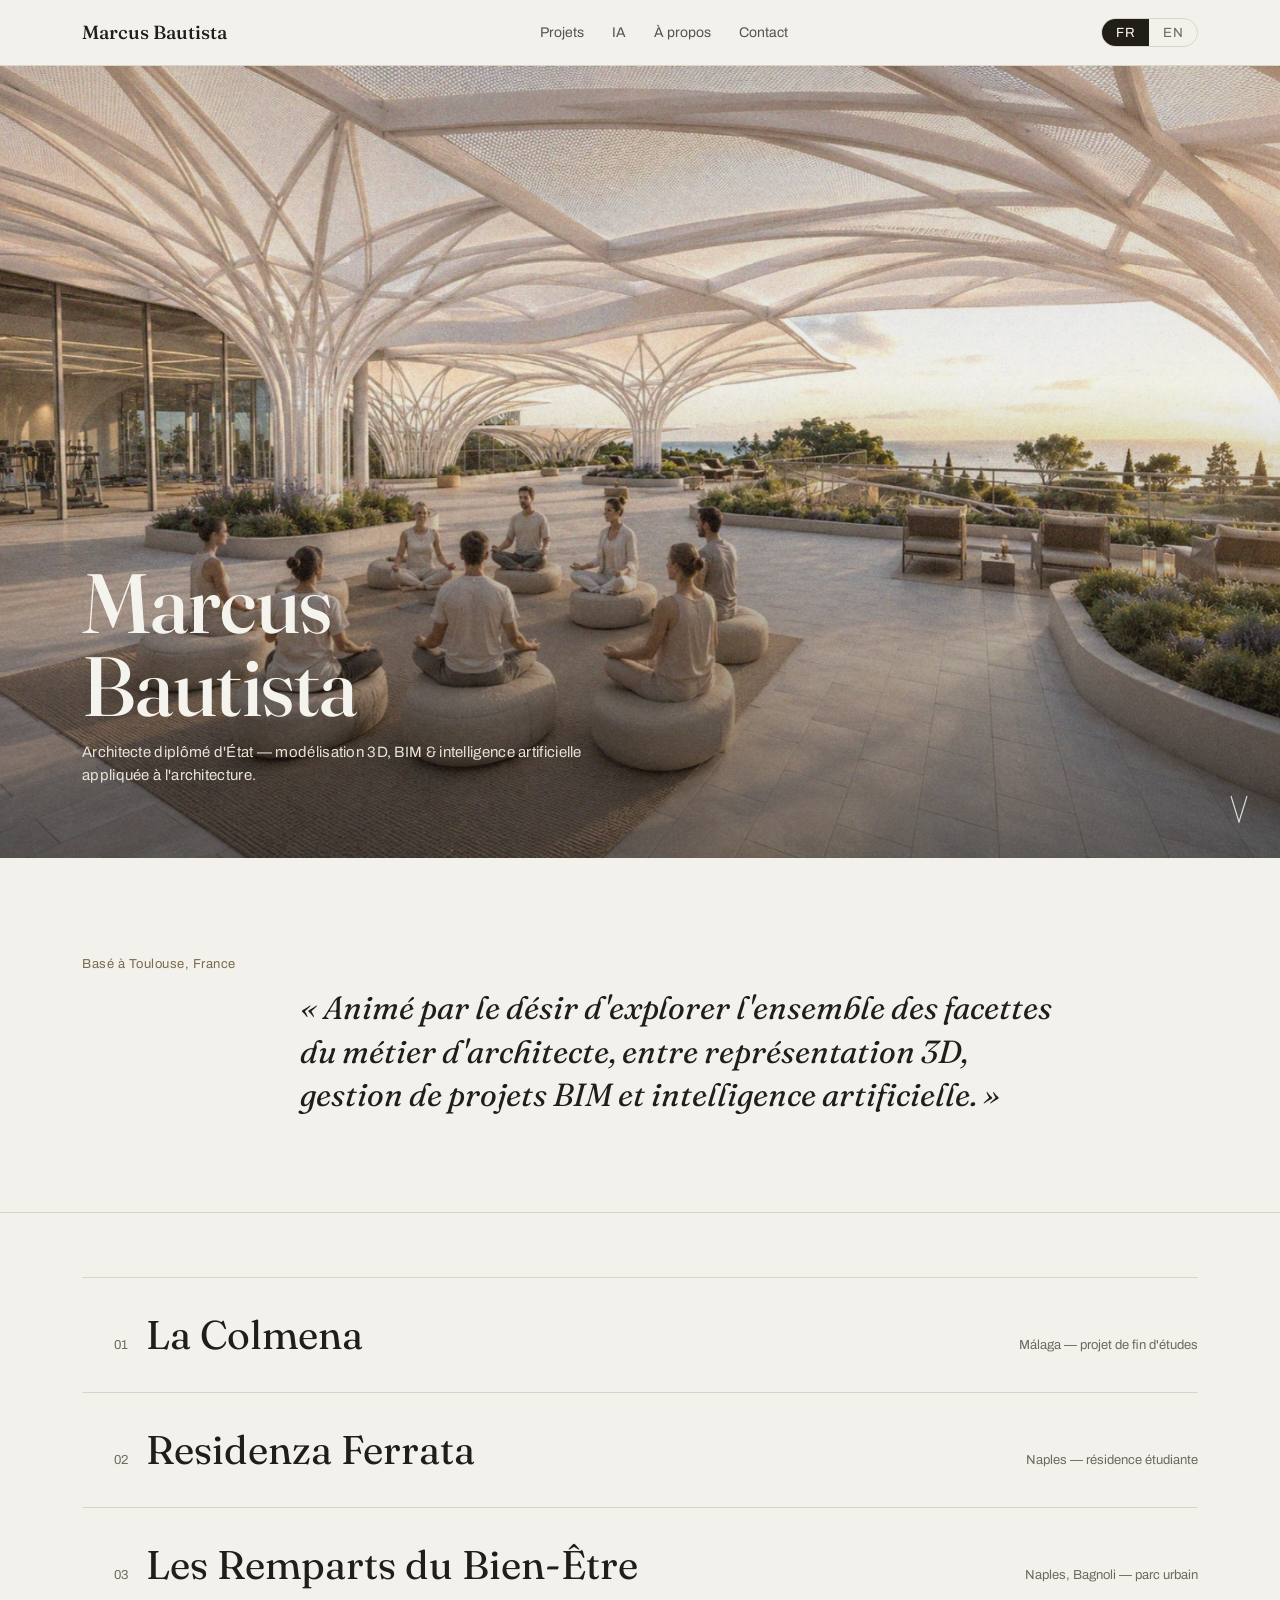
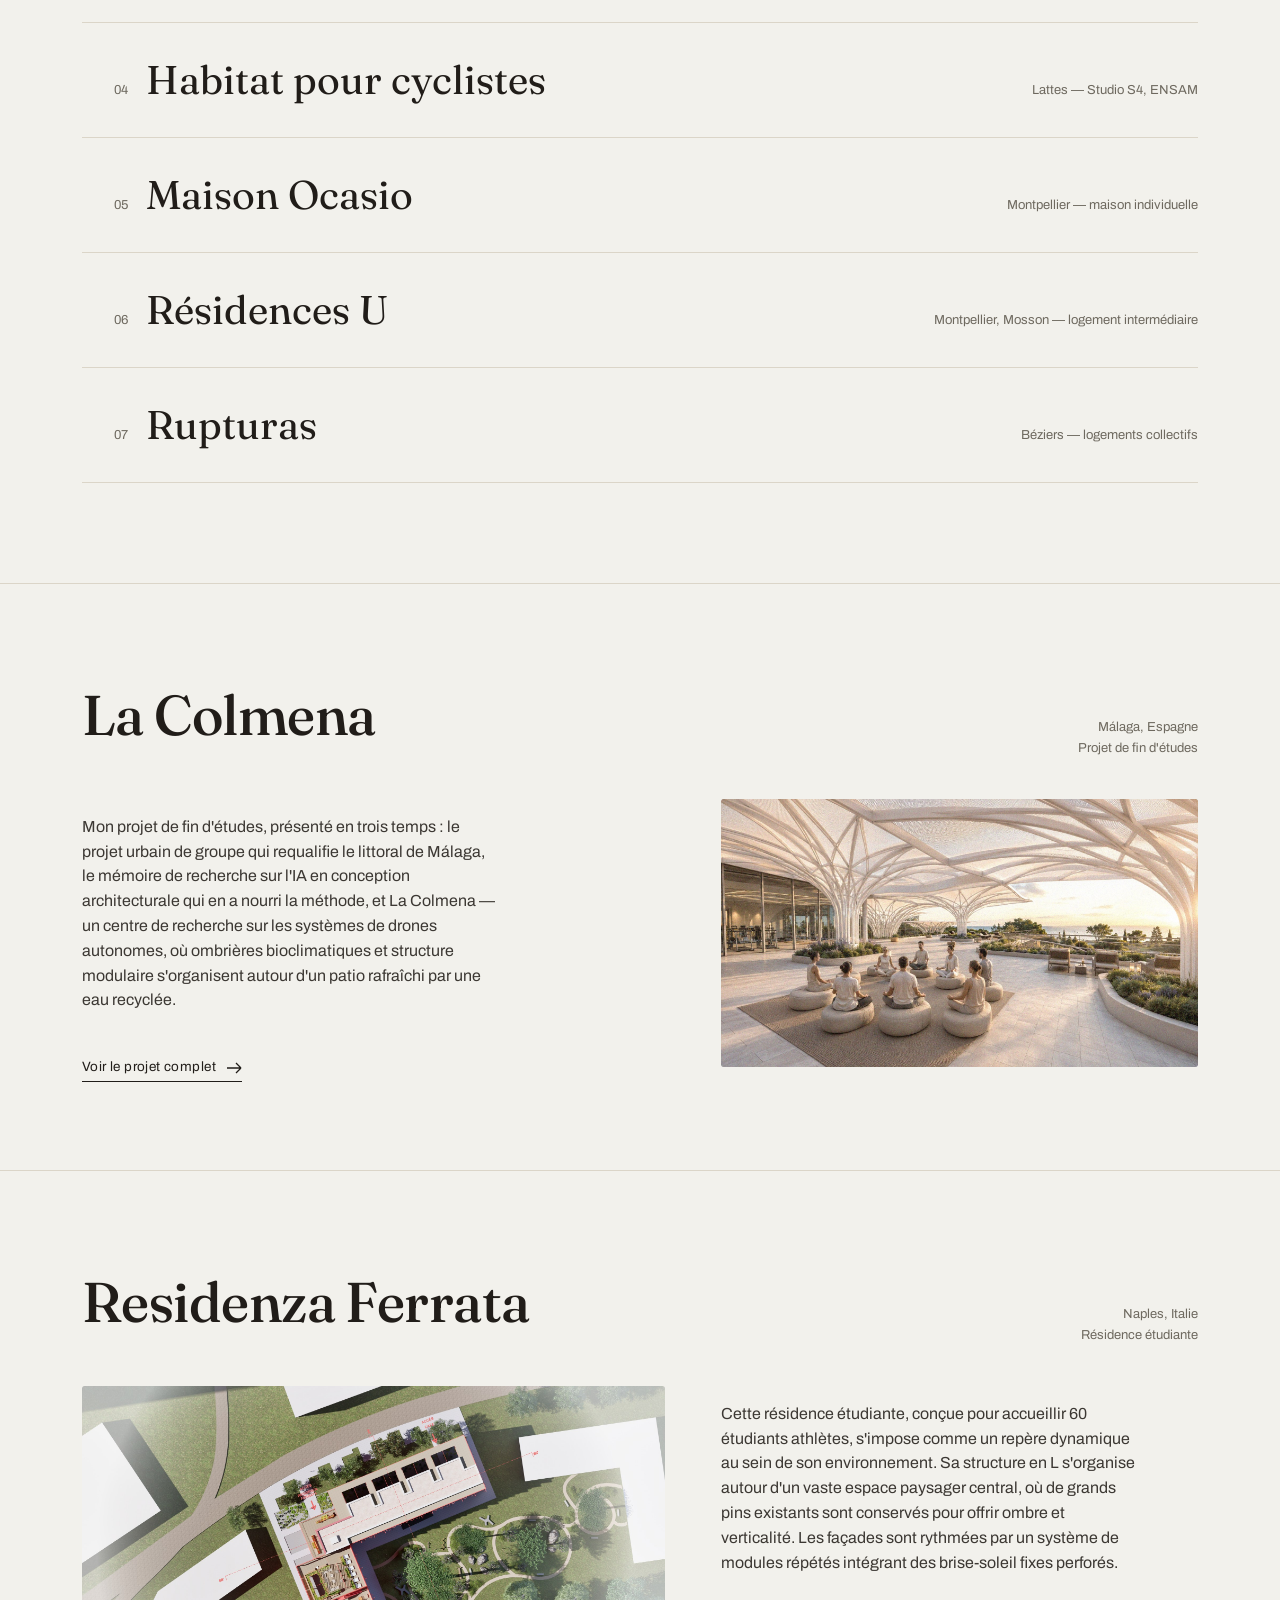
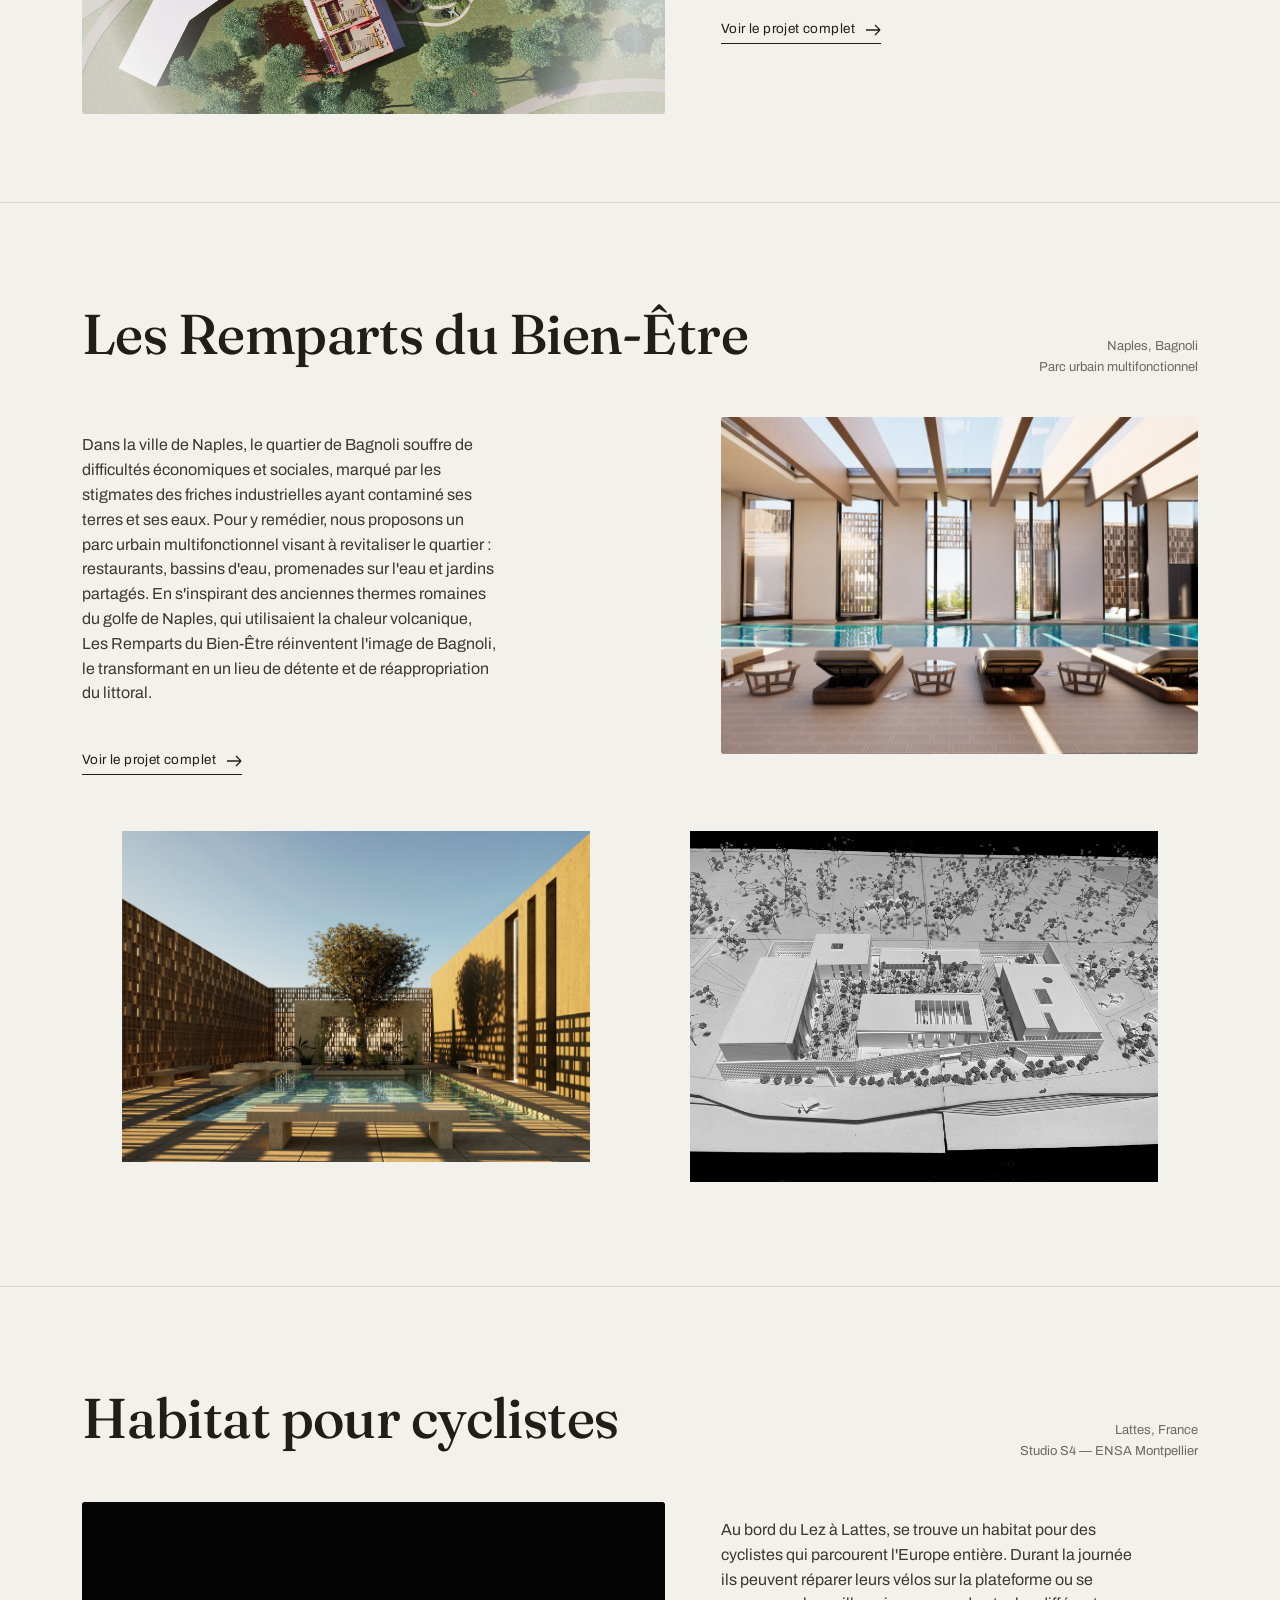
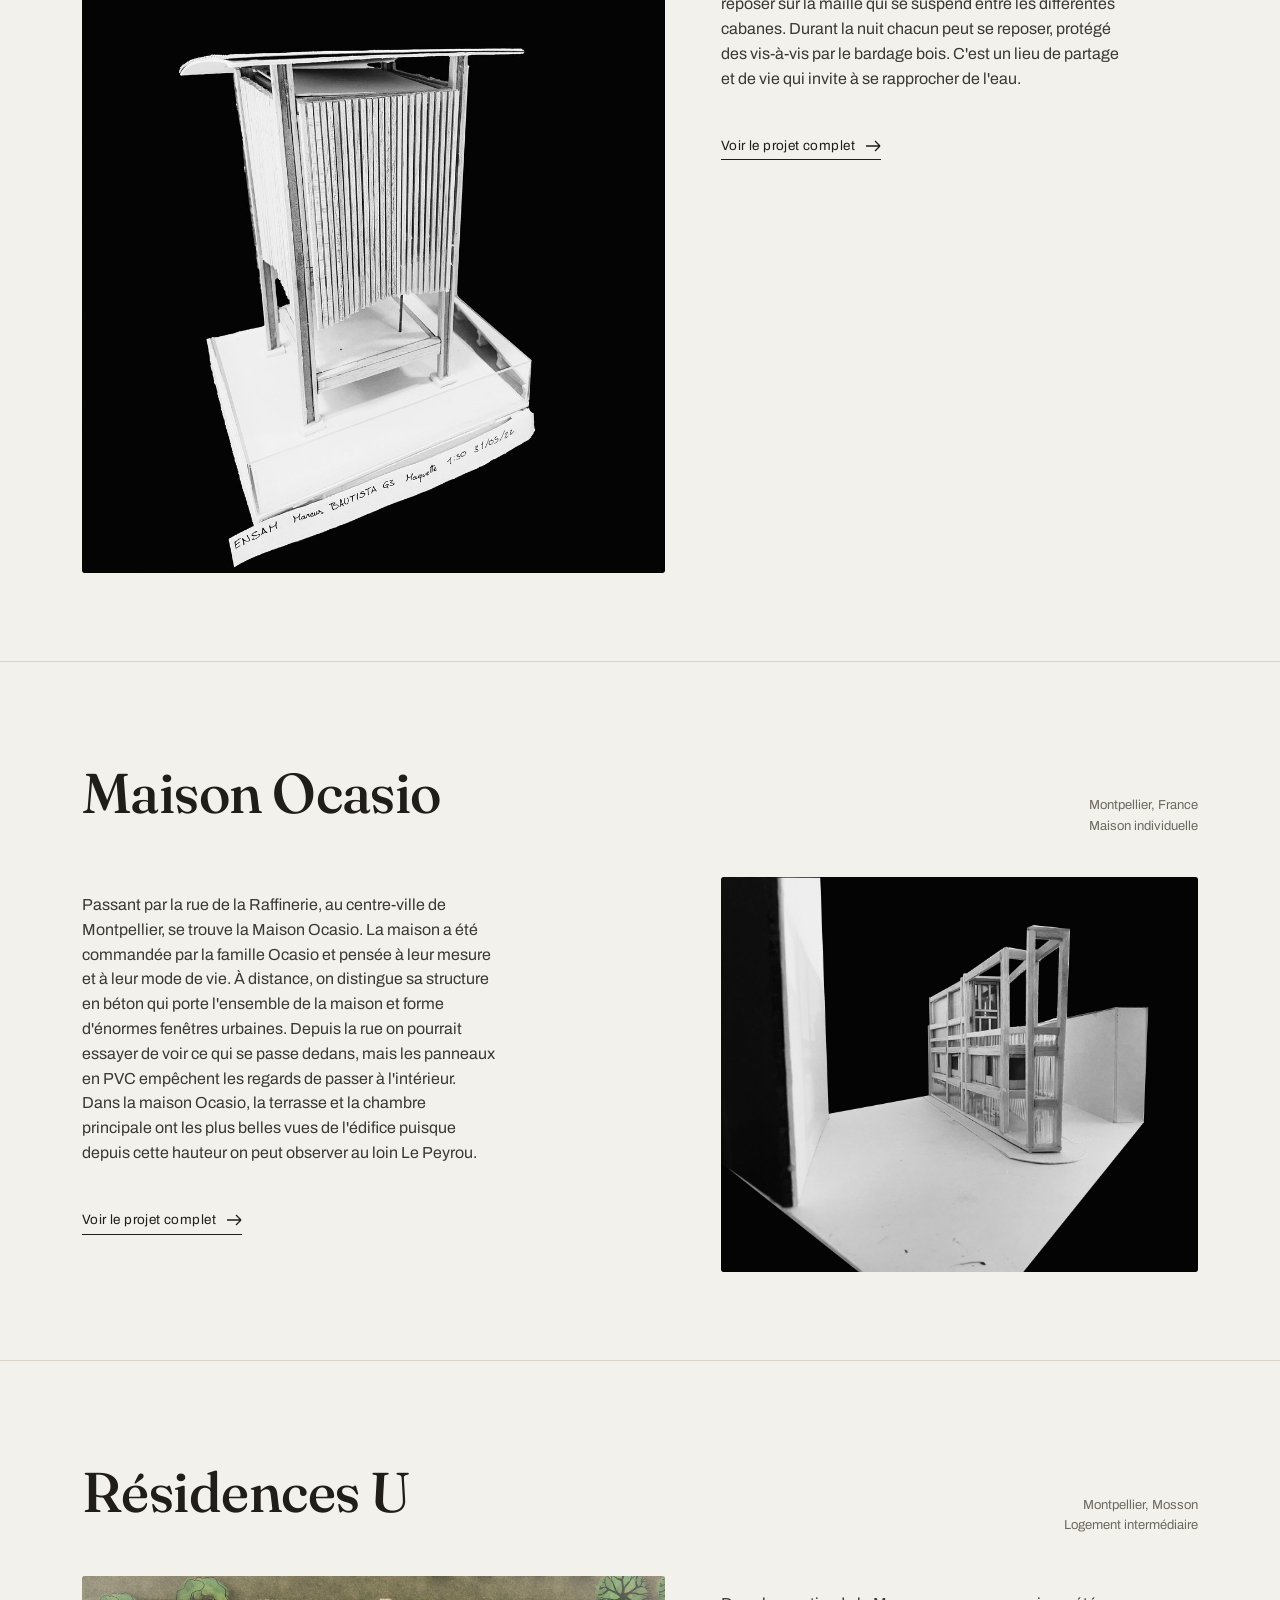
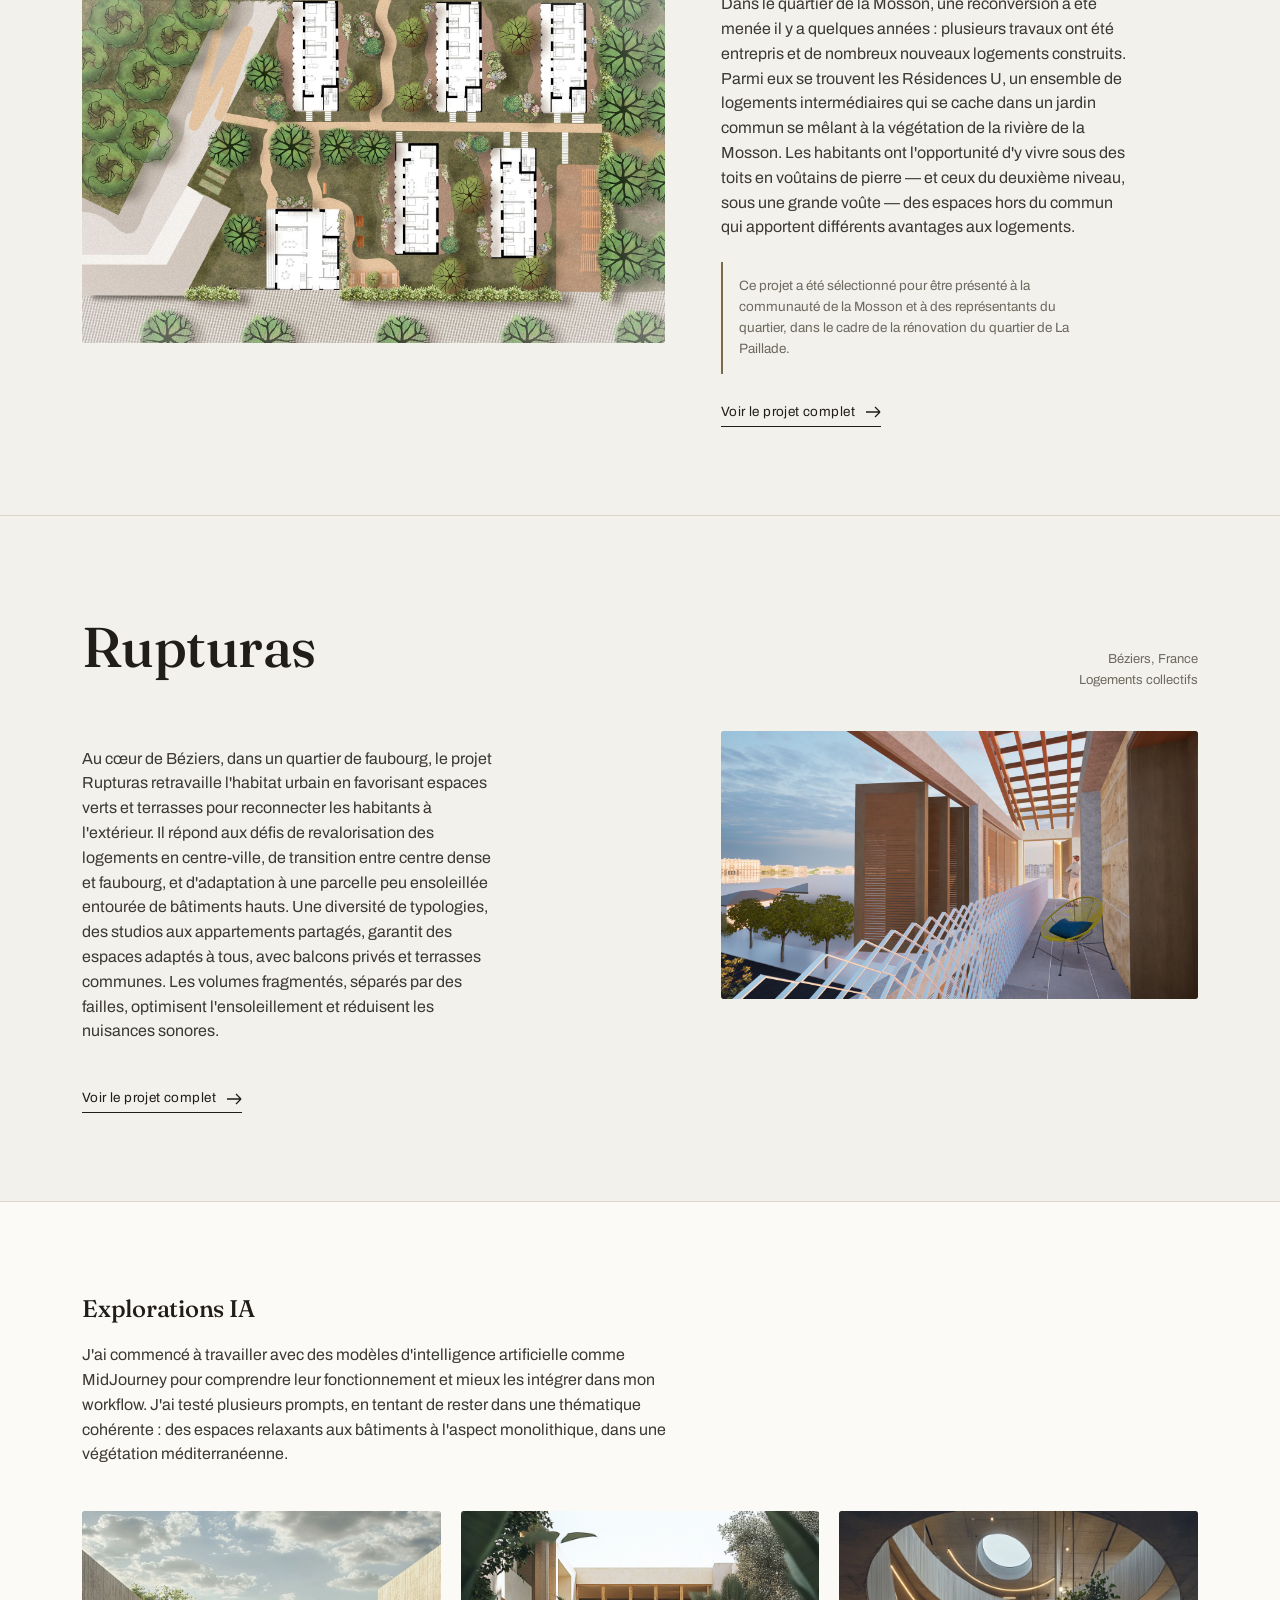
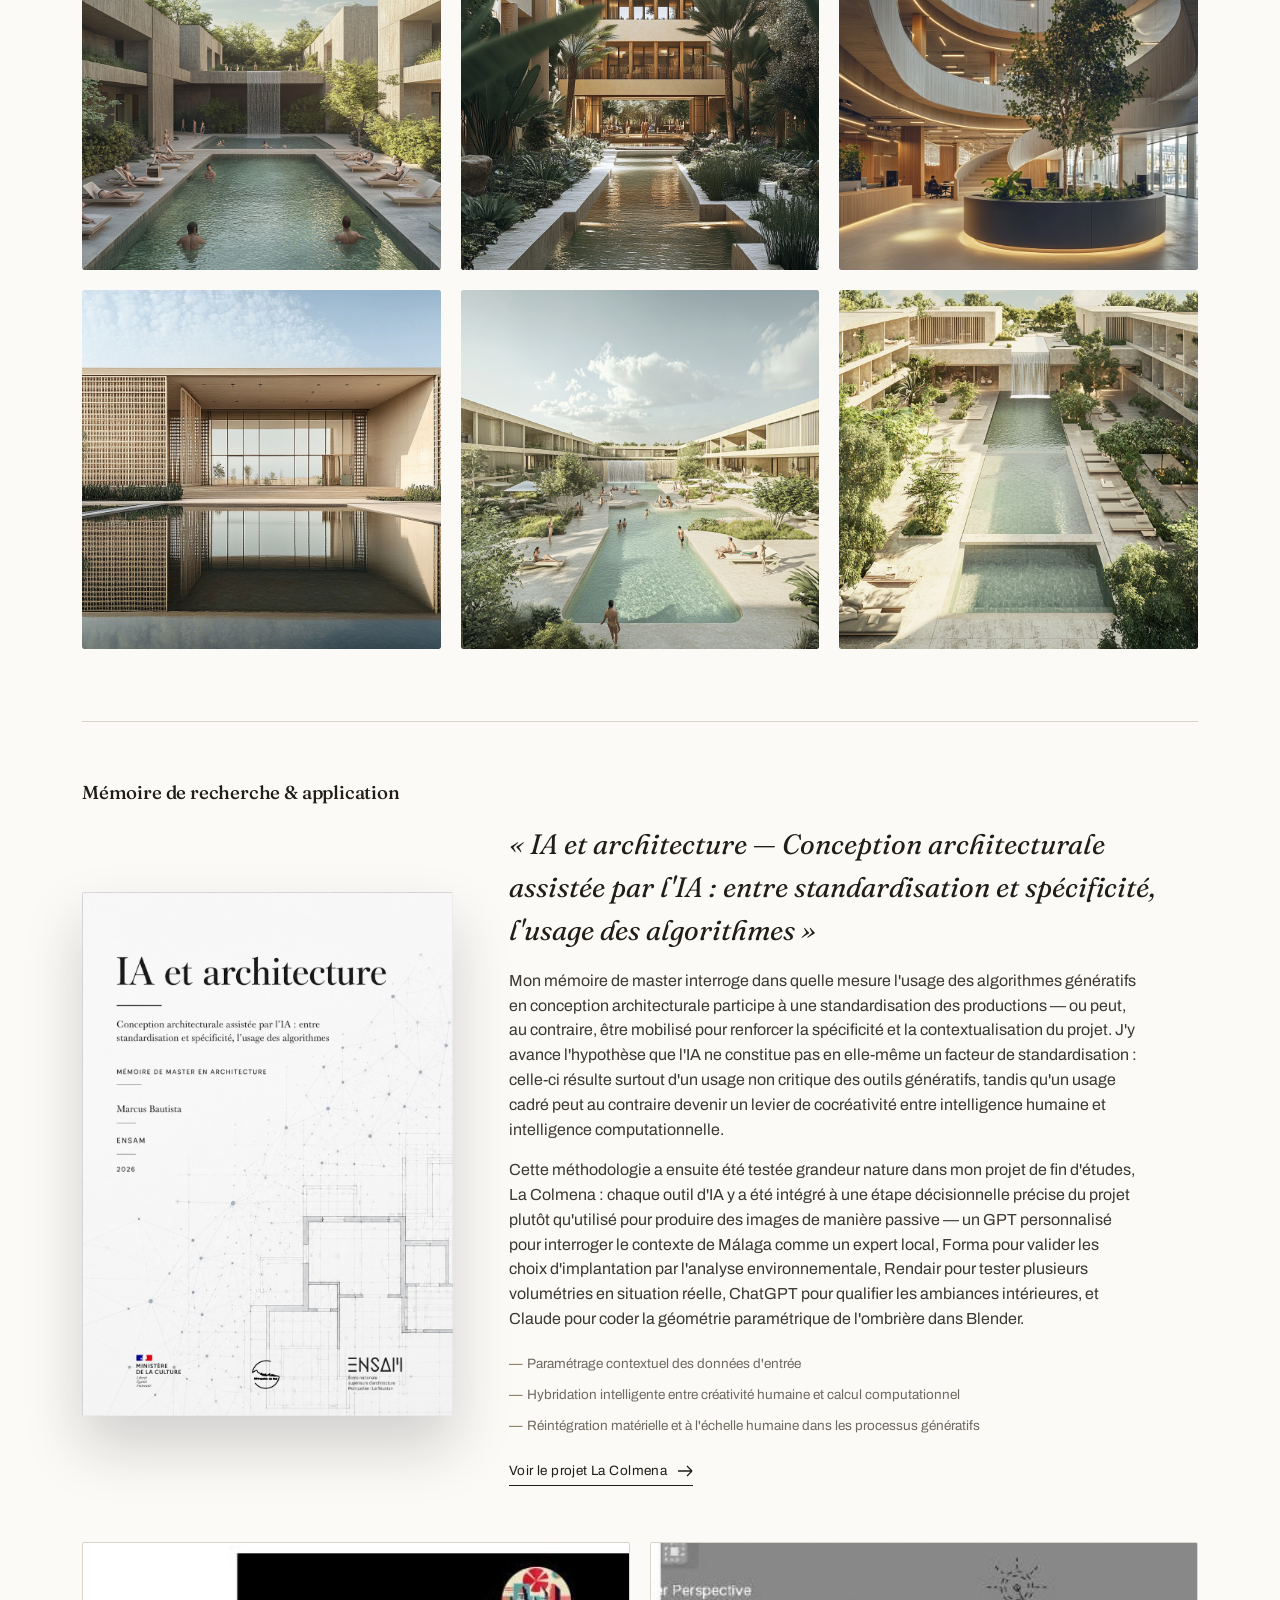
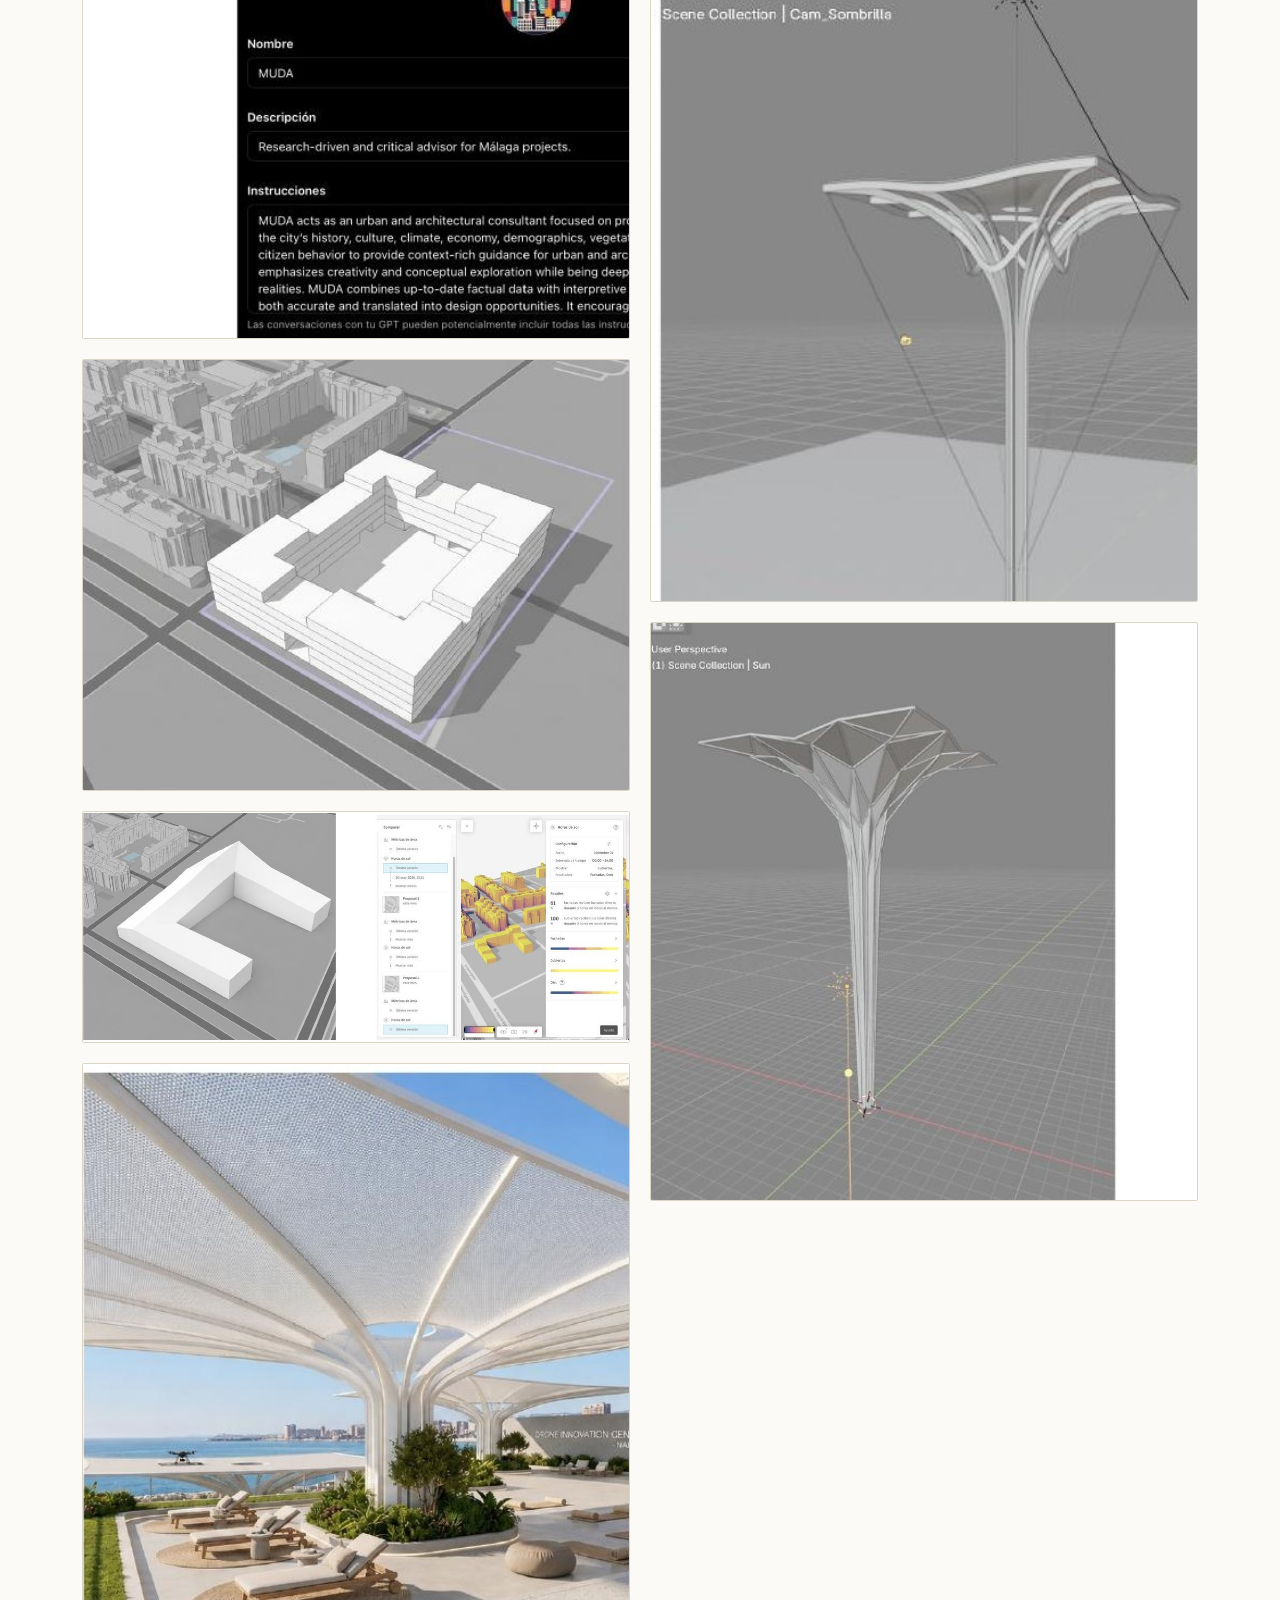
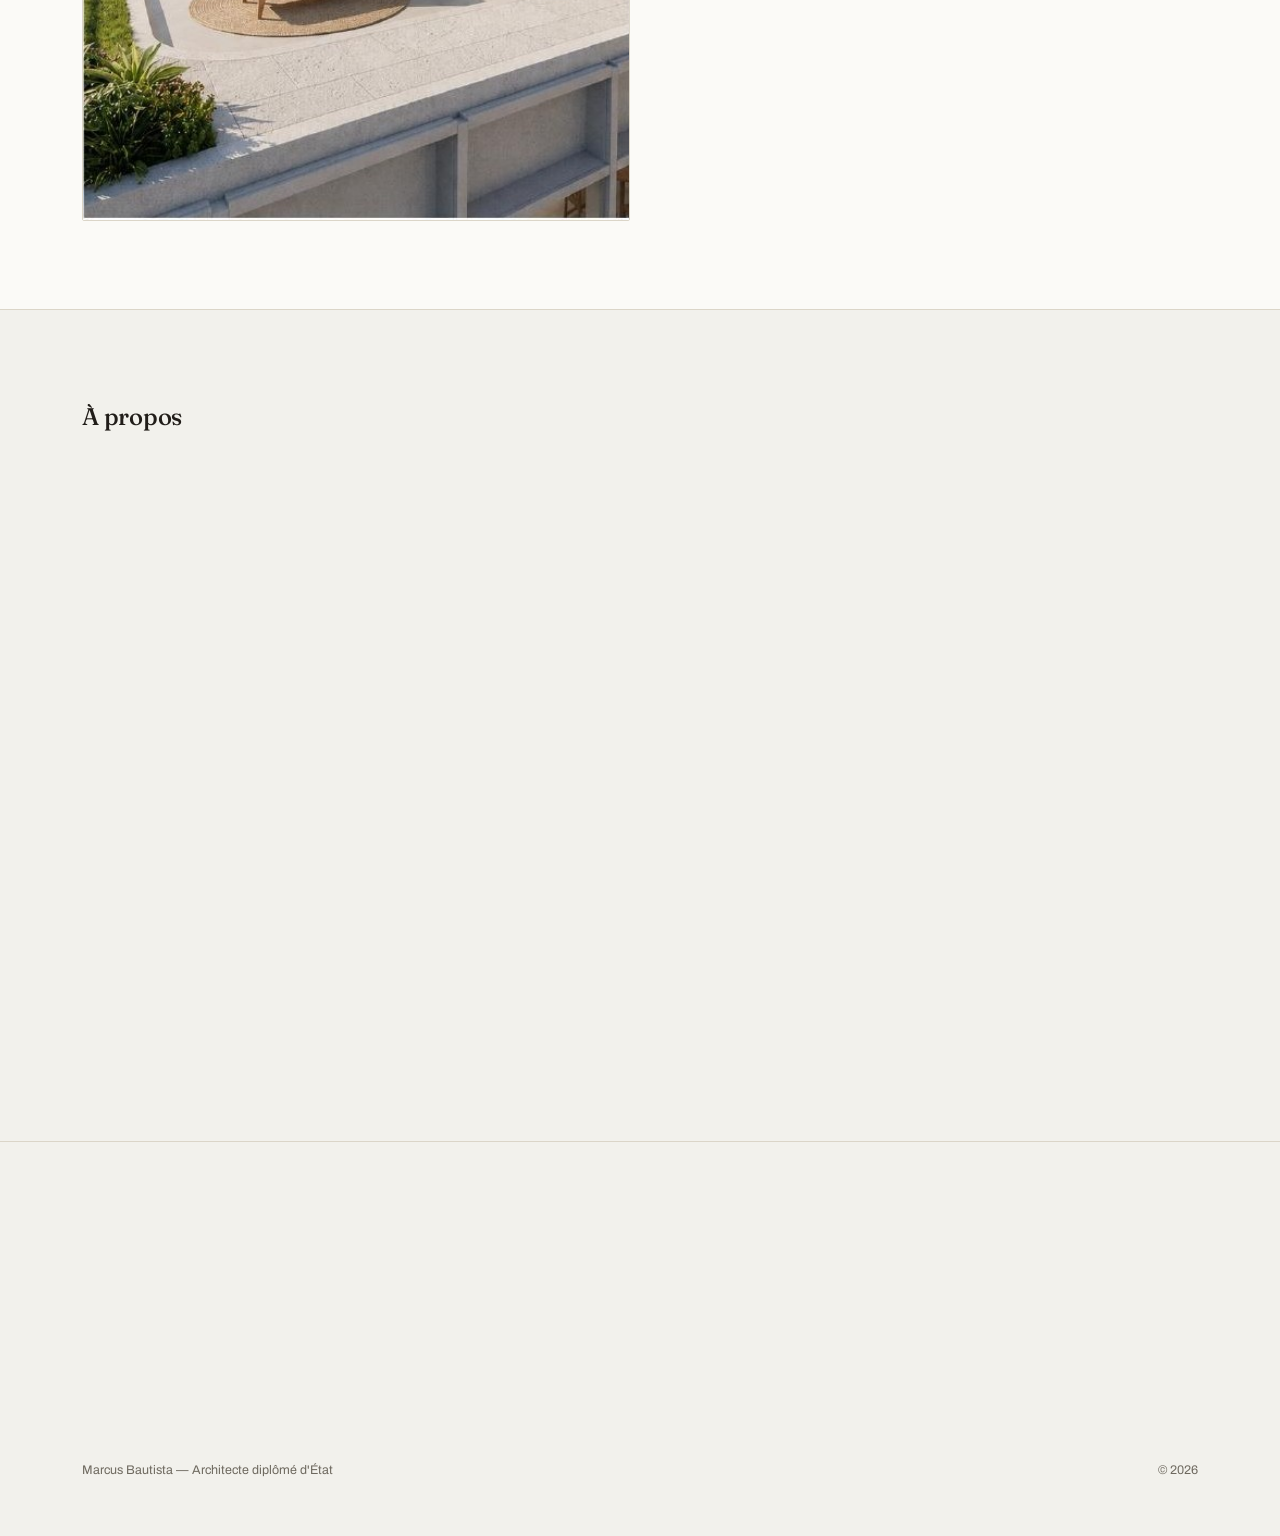
==== commit 595113bb: "Corriger la section A propos : retirer une association obsolete et ajuster le niveau Revit - Supprim" ====
--- a/index.html
+++ b/index.html
@@ -348,9 +348,9 @@
     <div class="about-grid reveal" style="margin-top:40px;">
       <div>
         <p class="fr">Architecte diplômé d'État de l'École Nationale Supérieure d'Architecture de Montpellier (ENSAM), je me passionne pour la modélisation et la représentation 3D des projets architecturaux. Mon alternance chez Imagine Architectes m'a permis de développer une pratique opérationnelle du BIM, de la production de rendus de concours à la participation aux dépôts de permis de construire.</p>
-        <p class="fr">Mon mémoire de fin d'études explore la conception architecturale assistée par l'intelligence artificielle — une direction que je poursuis aujourd'hui à travers un Mastère Spécialisé en Management de Projets de Construction - BIM. Animé par le désir d'explorer toutes les facettes de ce métier, je reste engagé auprès de l'association Juventud por Venezuela, qui vient en aide aux enfants de familles en difficulté.</p>
+        <p class="fr">Mon mémoire de fin d'études explore la conception architecturale assistée par l'intelligence artificielle — une direction que je poursuis aujourd'hui à travers un Mastère Spécialisé en Management de Projets de Construction - BIM.</p>
         <p class="en">Licensed architect from the École Nationale Supérieure d'Architecture de Montpellier (ENSAM), I'm passionate about 3D modelling and the representation of architectural projects. My year at Imagine Architectes let me develop hands-on BIM practice, from producing competition renders to contributing to building-permit applications.</p>
-        <p class="en">My graduation thesis explored AI-assisted architectural design — a direction I'm now pursuing through a specialised Master's in Construction Project Management - BIM. Driven to explore every facet of this profession, I remain involved with Juventud por Venezuela, an association supporting children from families in difficulty.</p>
+        <p class="en">My graduation thesis explored AI-assisted architectural design — a direction I'm now pursuing through a specialised Master's in Construction Project Management - BIM.</p>
       </div>
       <div>
         <h3 class="small-head"><span class="fr">Compétences</span><span class="en">Skills</span></h3>
@@ -358,7 +358,8 @@
           <li><span>ArchiCAD</span><span class="fr">Avancé</span><span class="en">Advanced</span></li>
           <li><span>D5 Render</span><span class="fr">Avancé</span><span class="en">Advanced</span></li>
           <li><span>Twinmotion</span><span class="fr">Avancé</span><span class="en">Advanced</span></li>
-          <li><span>Revit / AutoCAD</span><span class="fr">Intermédiaire</span><span class="en">Intermediate</span></li>
+          <li><span>Revit</span><span class="fr">Avancé</span><span class="en">Advanced</span></li>
+          <li><span>AutoCAD</span><span class="fr">Intermédiaire</span><span class="en">Intermediate</span></li>
           <li><span>Blender / SketchUp</span><span class="fr">Intermédiaire</span><span class="en">Intermediate</span></li>
           <li><span>Midjourney / IA générative</span><span class="fr">Exploratoire</span><span class="en">Exploratory</span></li>
         </ul>
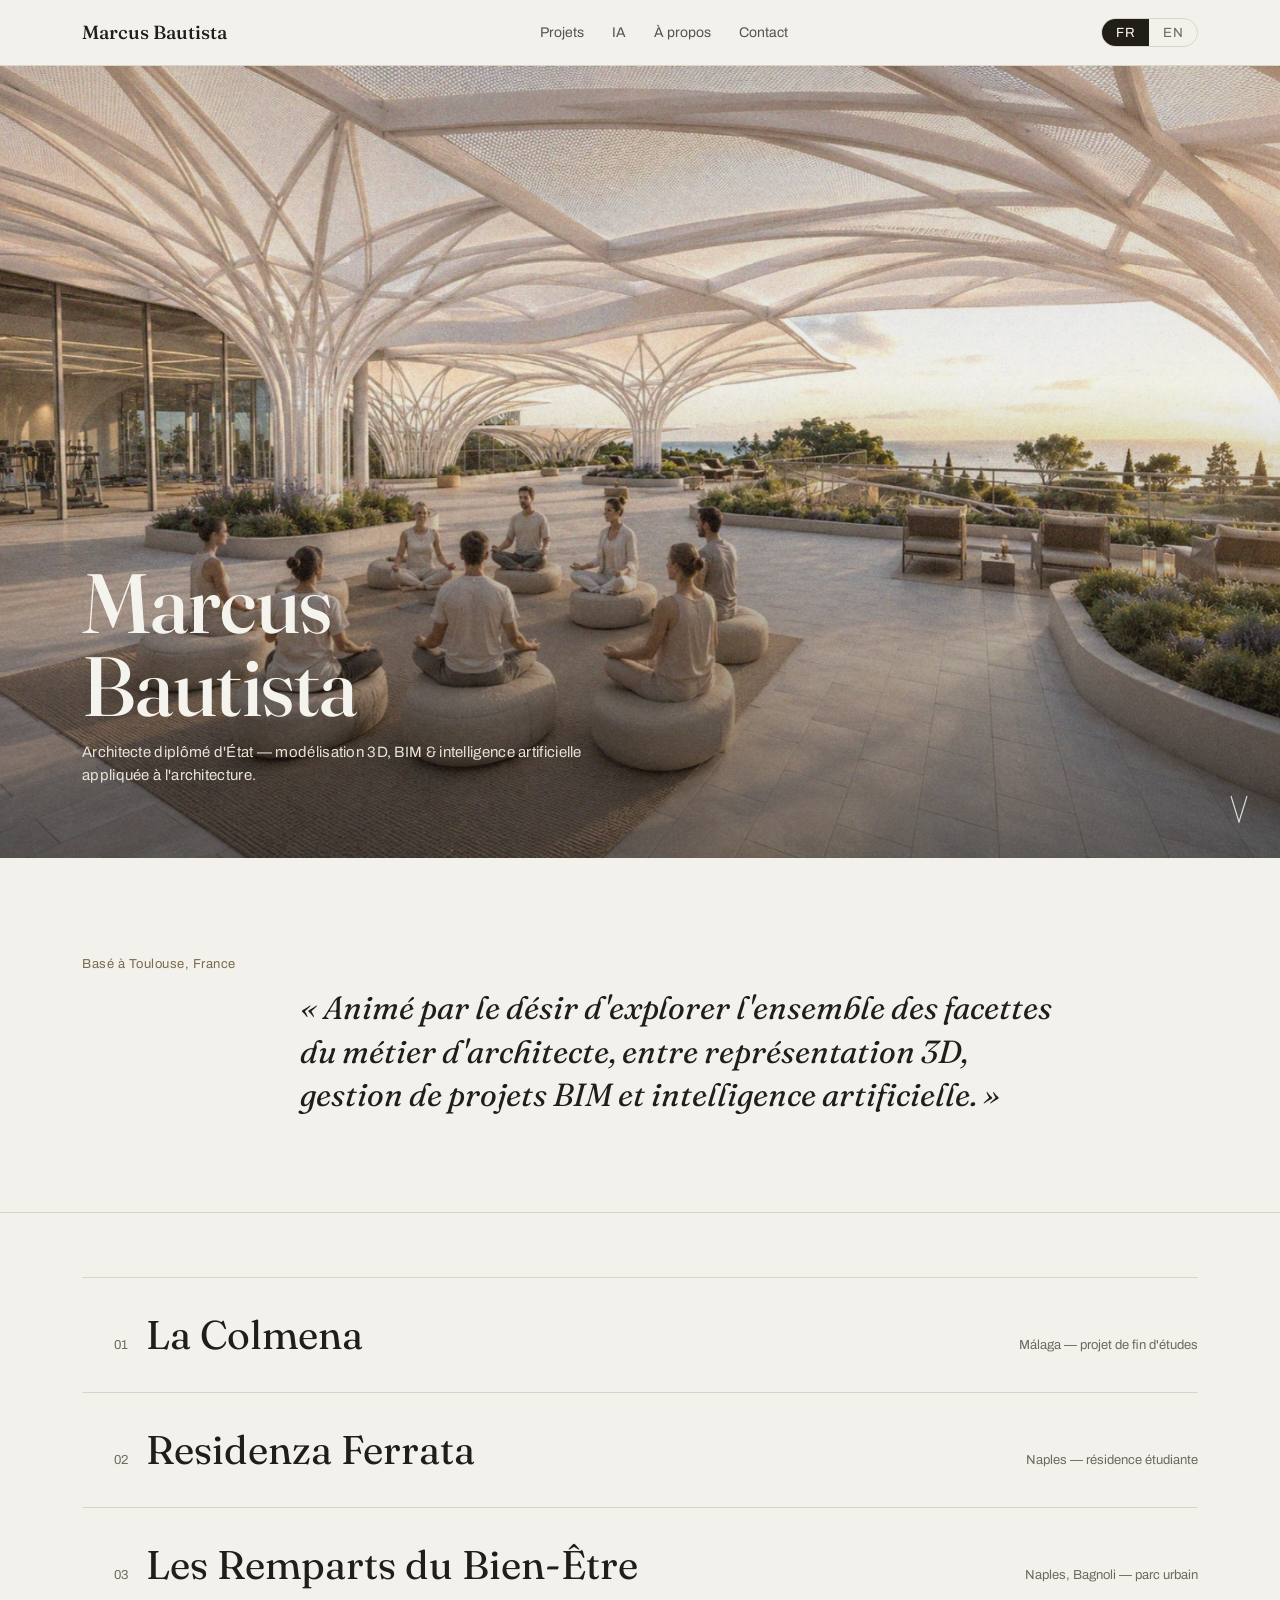
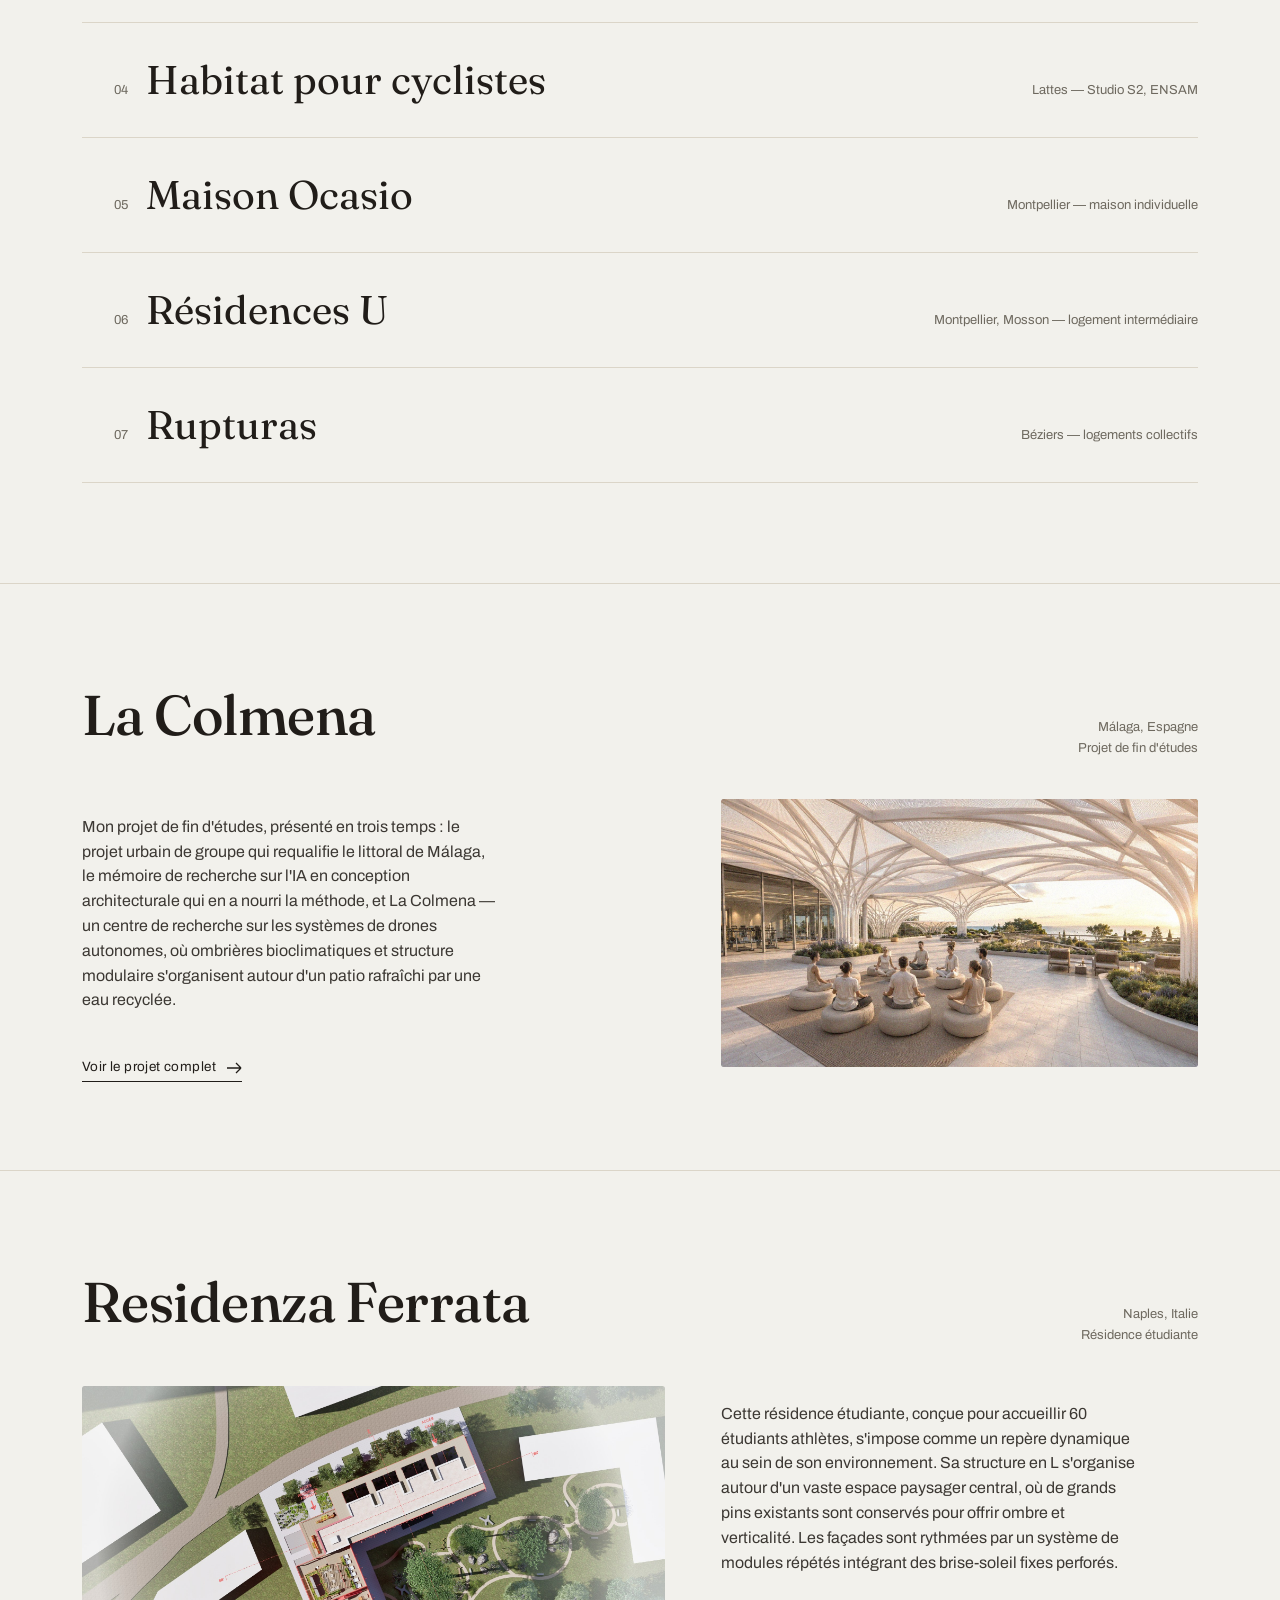
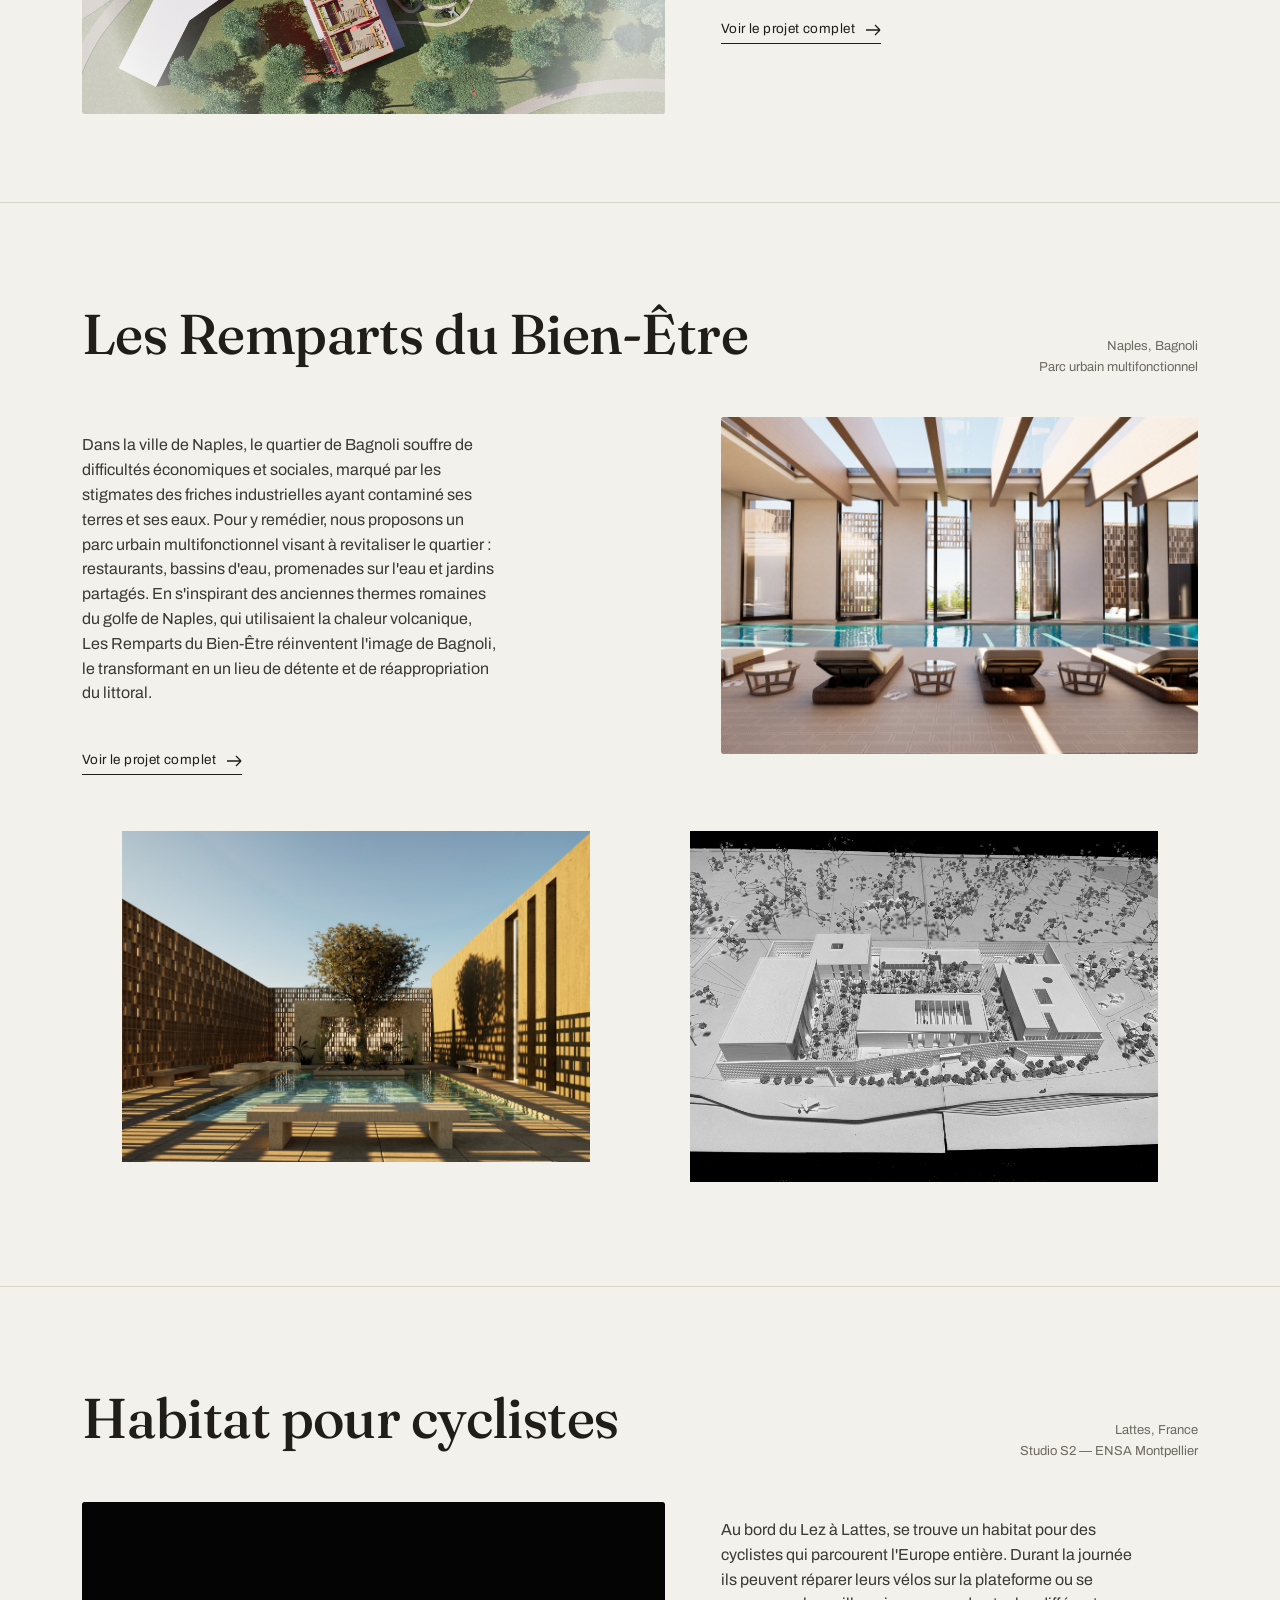
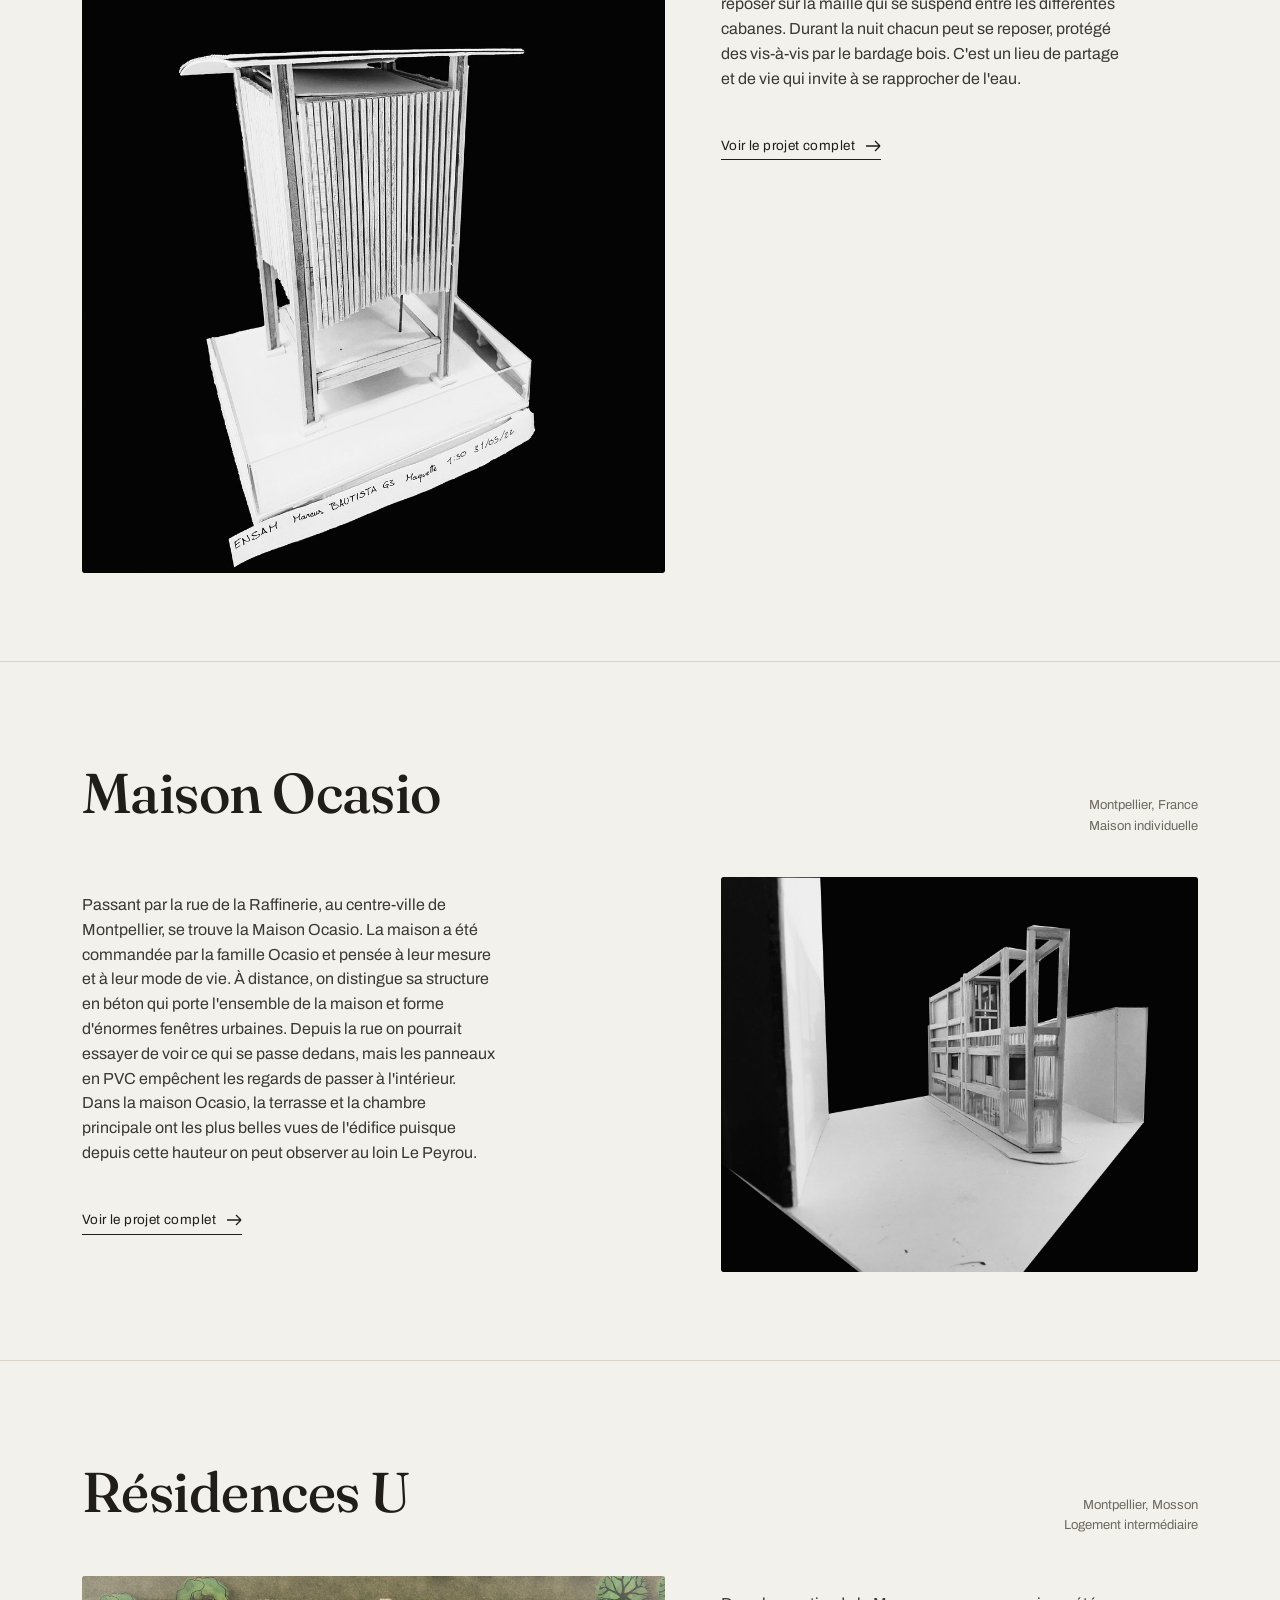
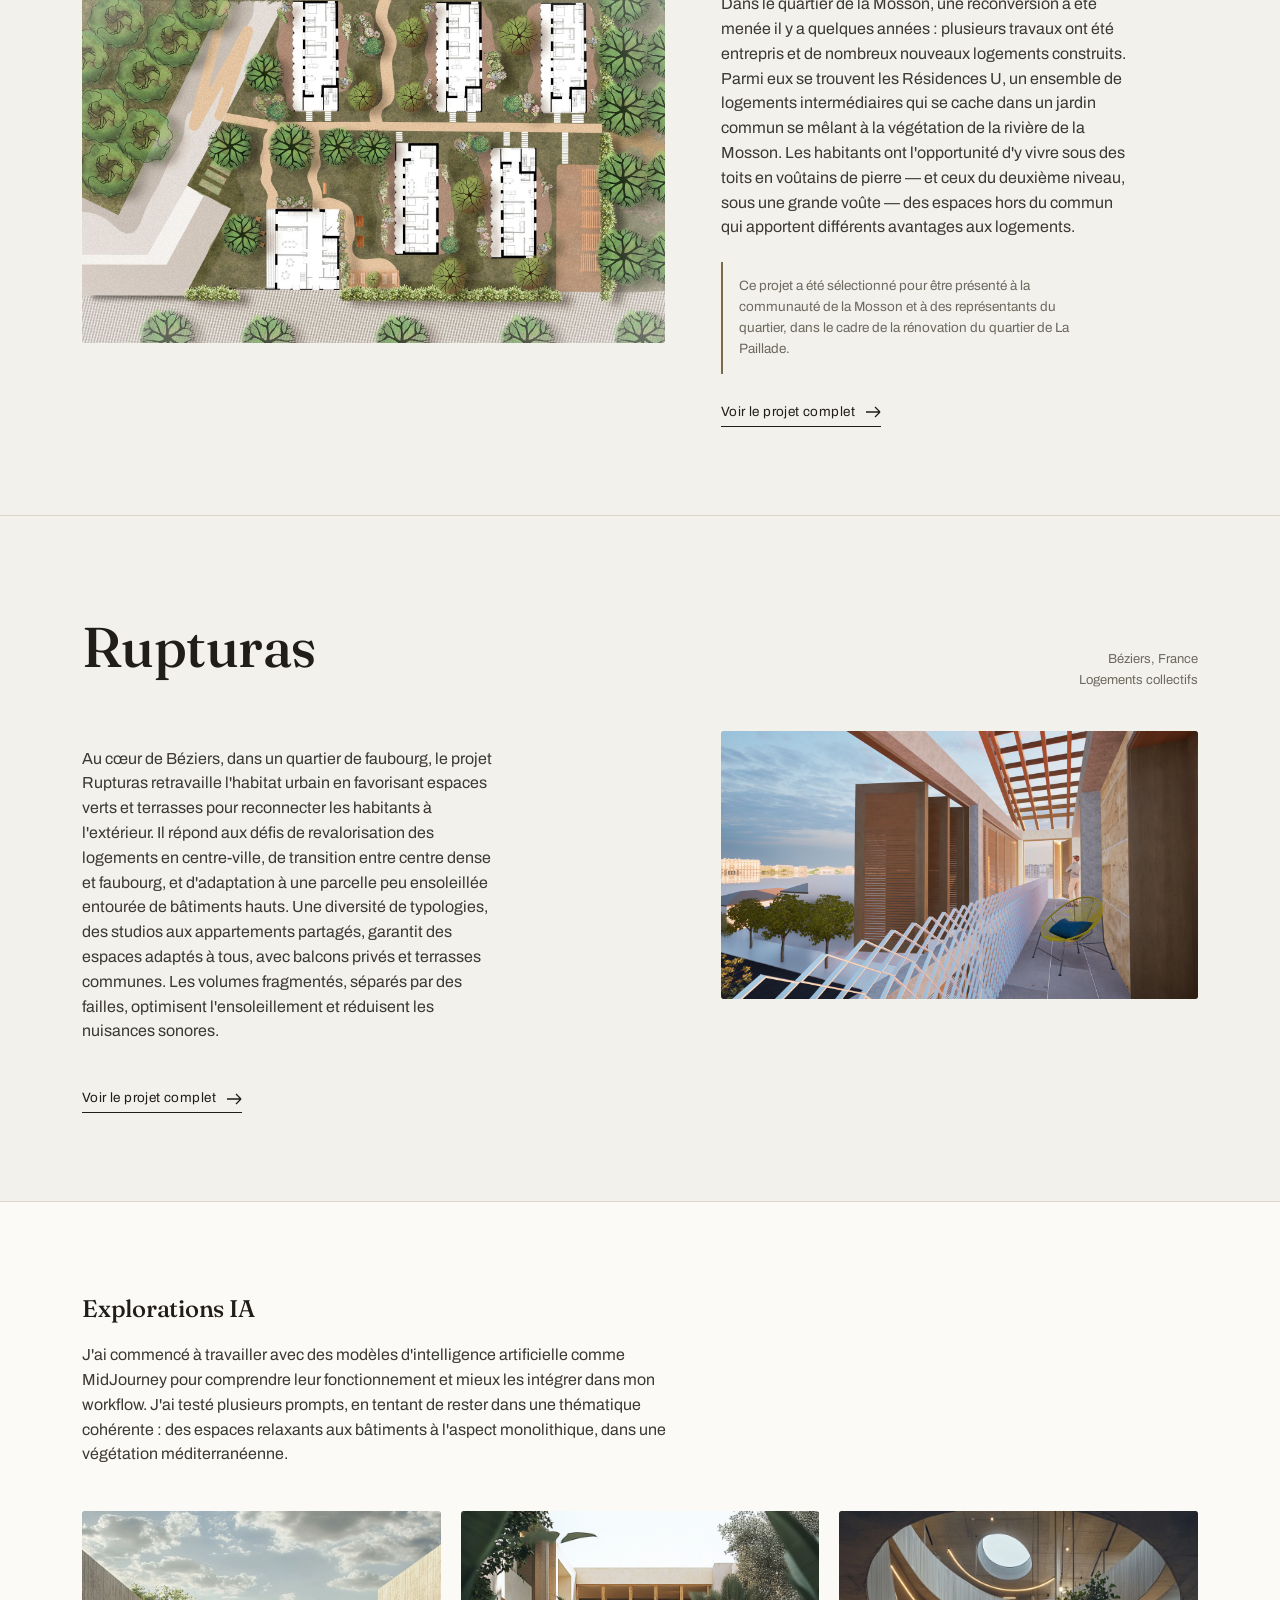
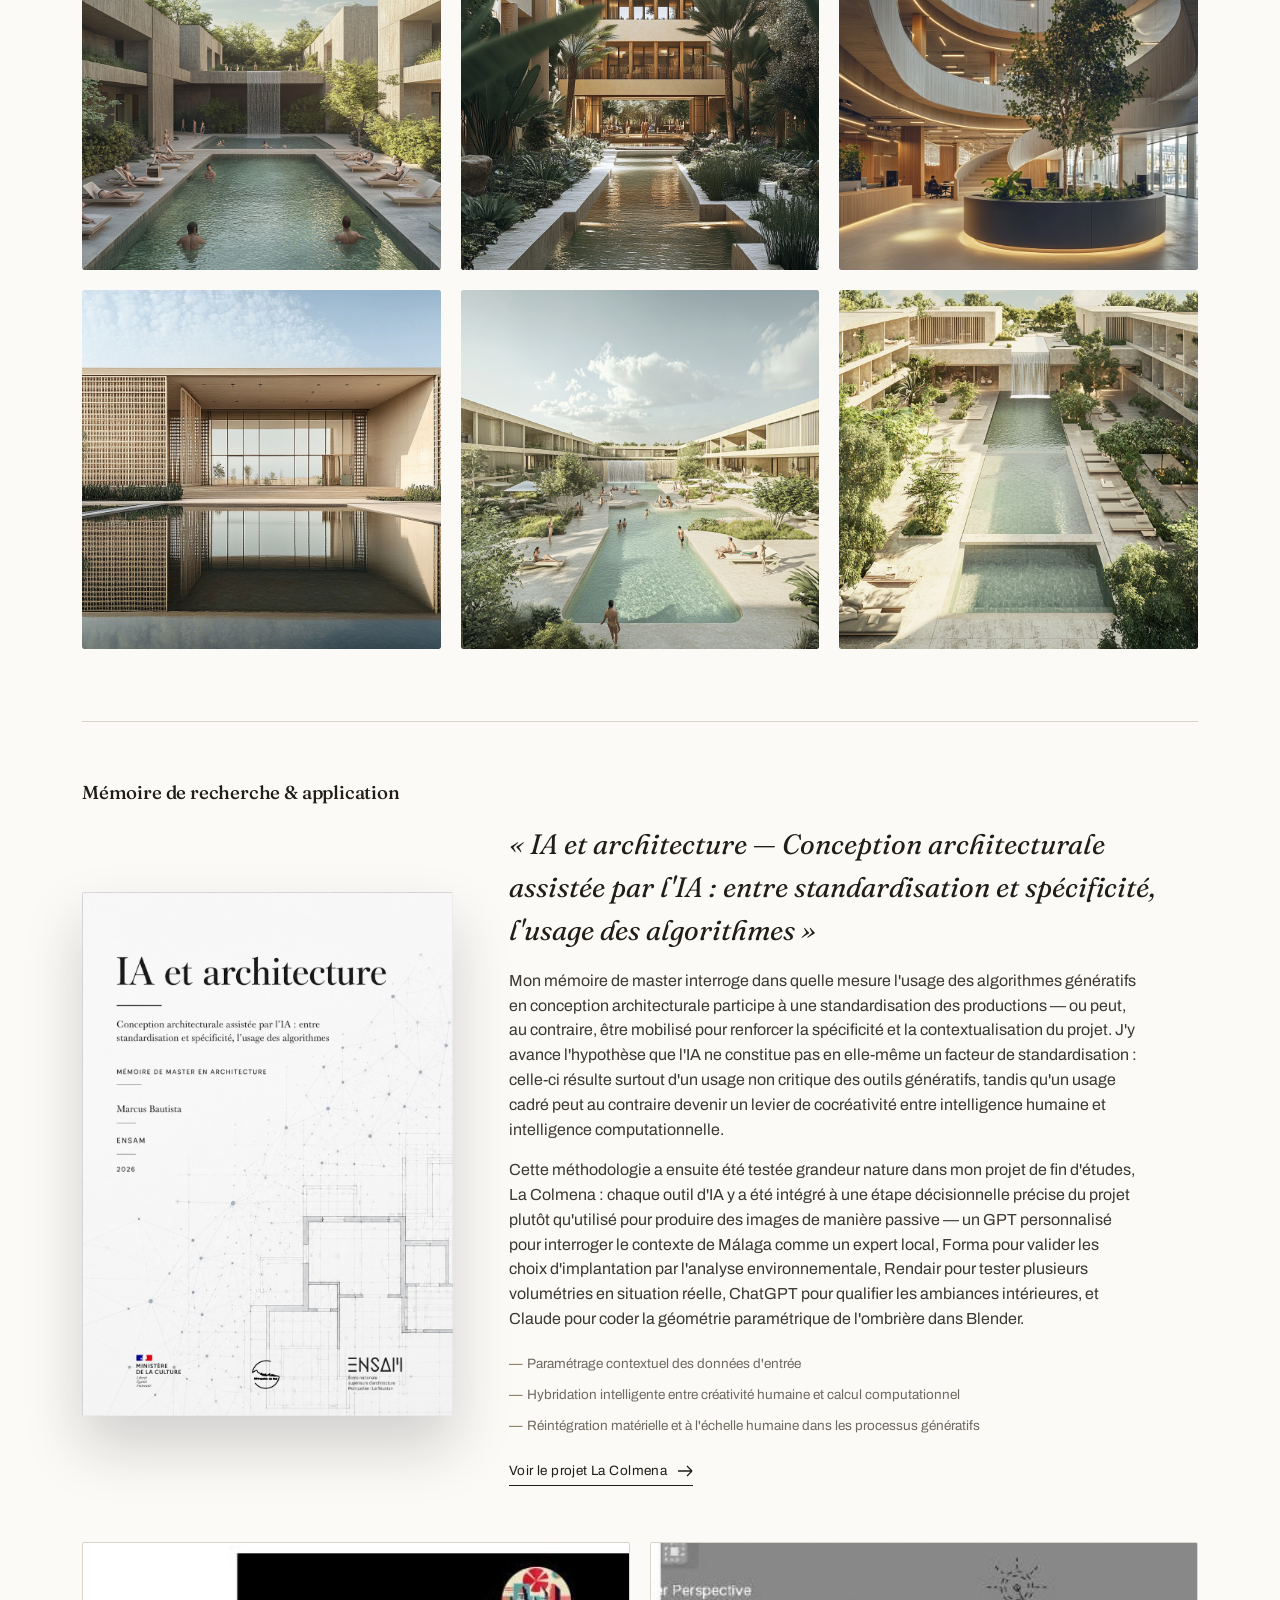
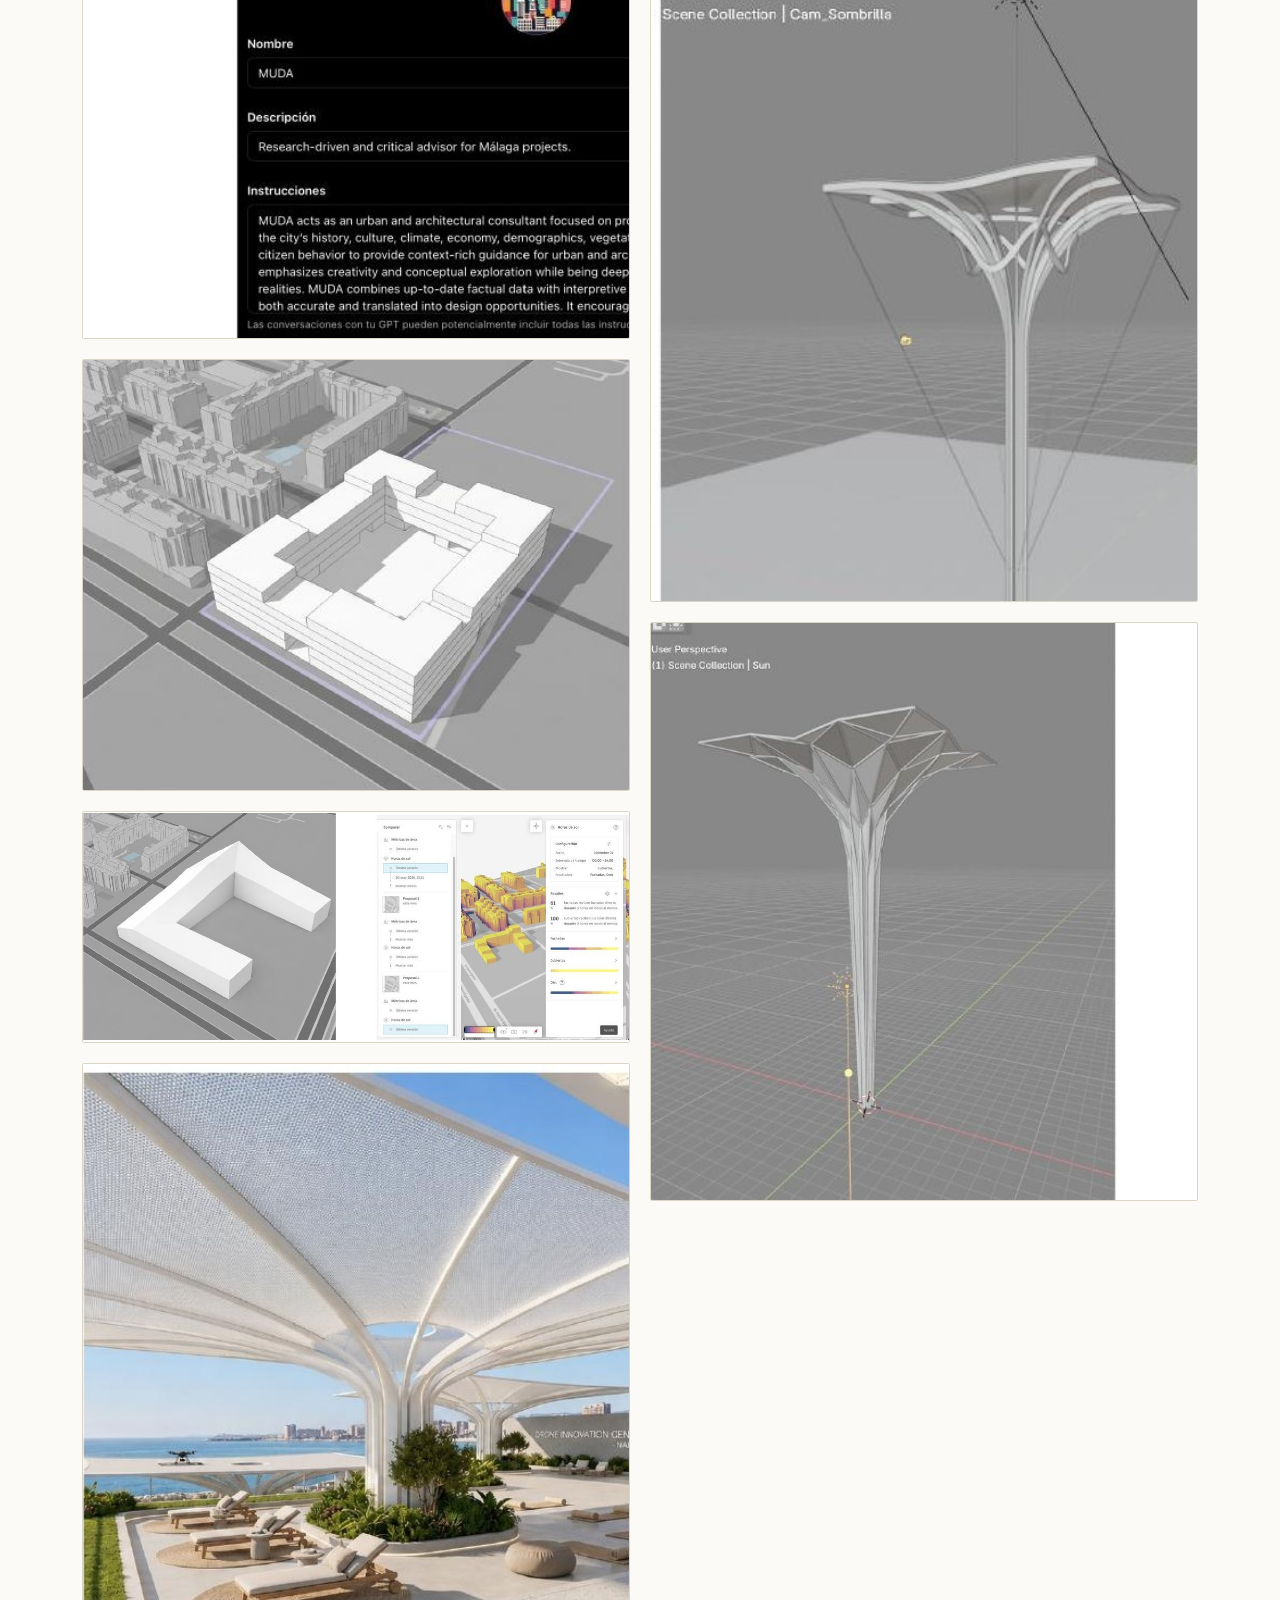
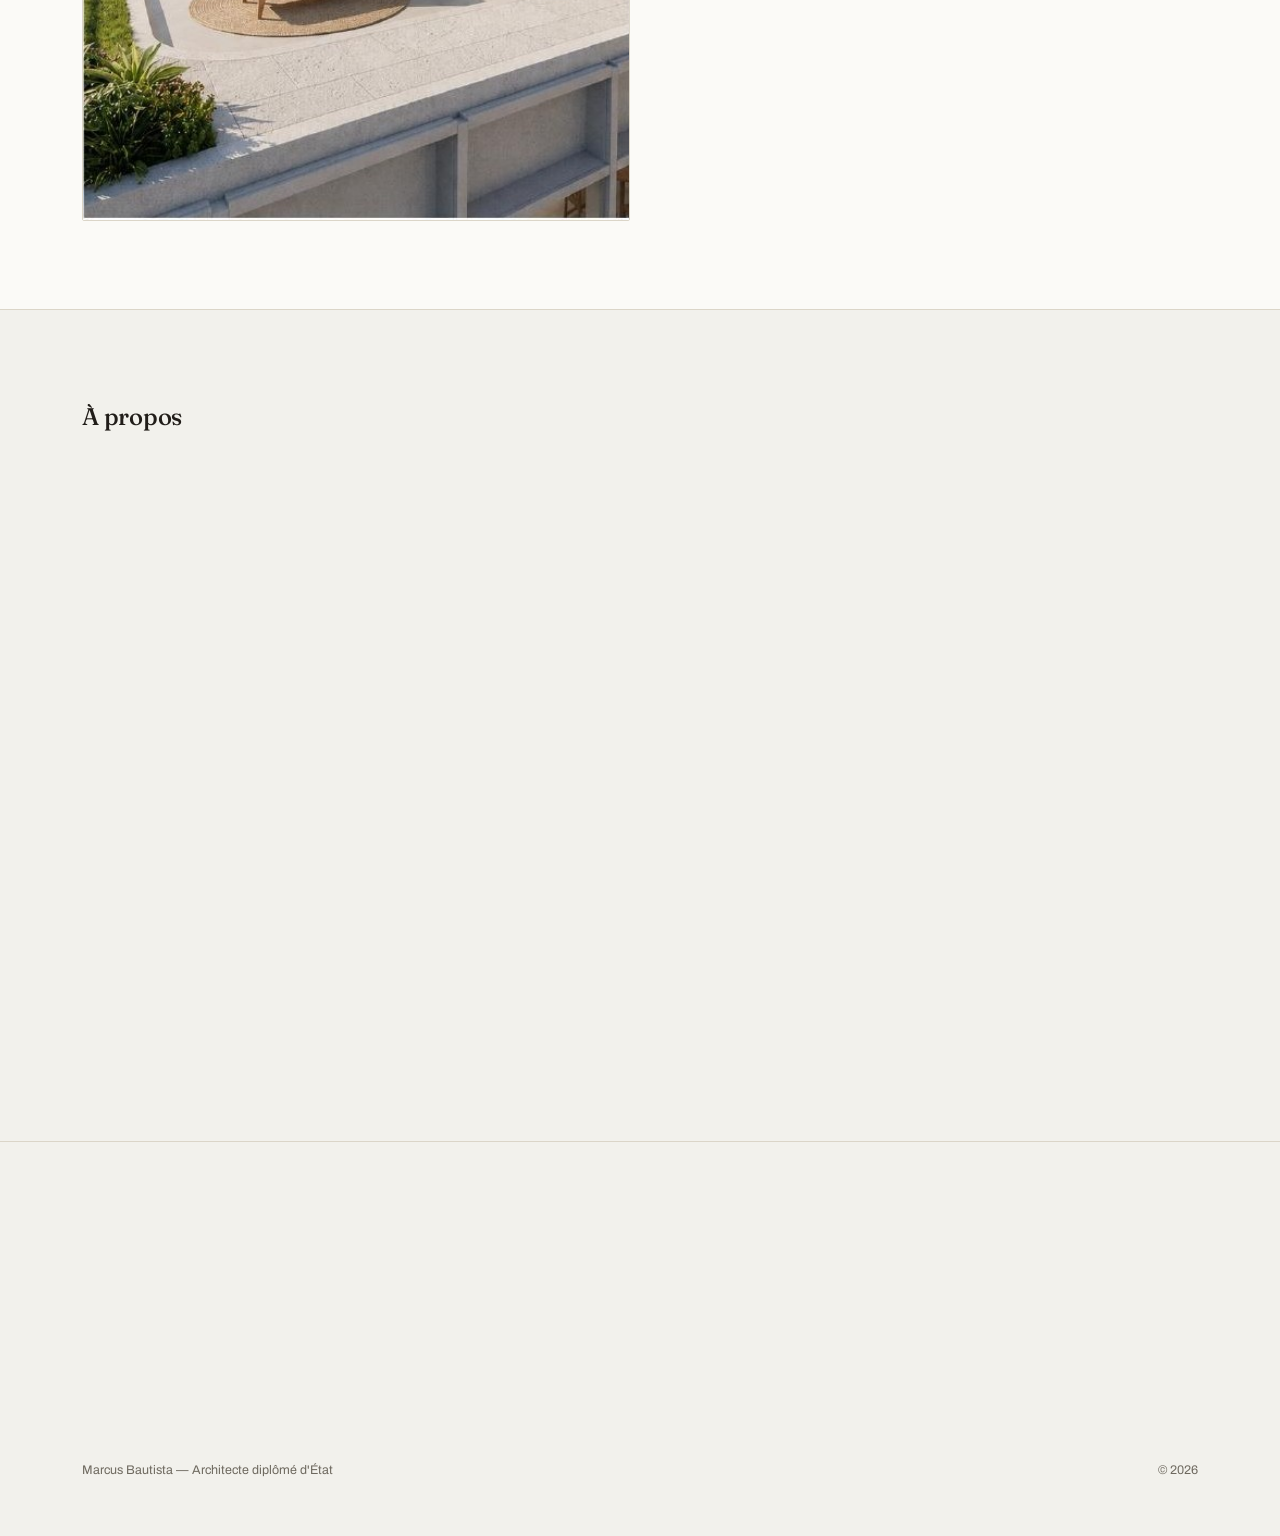
==== commit ff4d9625: "Corriger noms de l'equipe La Colmena, studio de Habitat, et galerie de Residences U - Corrige les no" ====
--- a/index.html
+++ b/index.html
@@ -93,7 +93,7 @@
         </span>
         <span class="num">04</span>
         <span class="name"><span class="fr">Habitat pour cyclistes</span><span class="en">Cyclists' Habitat</span></span>
-        <span class="meta">Lattes — <span class="fr">Studio S4, ENSAM</span><span class="en">Studio S4, ENSAM</span></span>
+        <span class="meta">Lattes — <span class="fr">Studio S2, ENSAM</span><span class="en">Studio S2, ENSAM</span></span>
       </a>
 
       <a class="index-row" href="proyectos/ocasio.html" data-preview="assets/site/ocasio.jpg">
@@ -200,7 +200,7 @@
   <div class="wrap">
     <div class="head reveal">
       <h2><span class="fr">Habitat pour cyclistes</span><span class="en">Cyclists' Habitat</span></h2>
-      <div class="tag">Lattes, France<br><span class="fr">Studio S4 — ENSA Montpellier</span><span class="en">Studio S4 — ENSA Montpellier</span></div>
+      <div class="tag">Lattes, France<br><span class="fr">Studio S2 — ENSA Montpellier</span><span class="en">Studio S2 — ENSA Montpellier</span></div>
     </div>
     <div class="project-grid reveal">
       <a href="proyectos/habitat.html" aria-label="Habitat pour cyclistes"><figure><img src="assets/site/habitat.jpg" alt="Habitat pour cyclistes — maquette"></figure></a>
